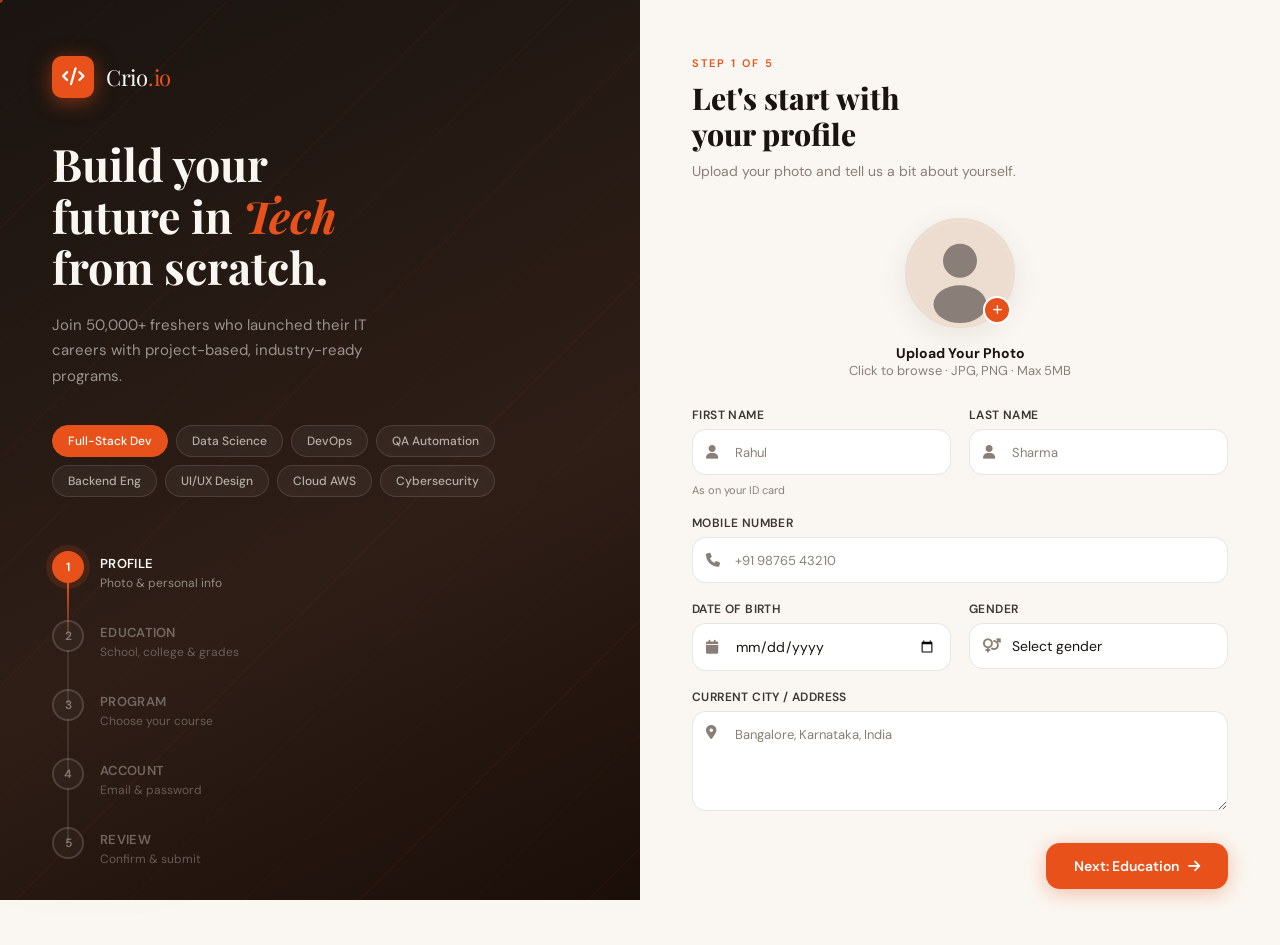
==== form_page.html @ c14e3241 "Fixed-bugs" ====
<!DOCTYPE html>
<html lang="en">
<head>
  <meta charset="UTF-8">
  <meta name="viewport" content="width=device-width, initial-scale=1.0">
  <title>Crio.io — Admissions</title>
  <link href="https://fonts.googleapis.com/css2?family=Playfair+Display:ital,wght@0,700;0,800;0,900;1,700&family=DM+Sans:wght@300;400;500;600&display=swap" rel="stylesheet">
  <link rel="stylesheet" href="https://cdnjs.cloudflare.com/ajax/libs/font-awesome/6.5.0/css/all.min.css">
  <link rel="stylesheet" href="form_add.css">
</head>
<body>

<!-- Progress bar -->
<div class="progress-strip"><div class="progress-fill" id="progressFill" style="width:0%"></div></div>

<!-- Blobs -->
<div class="blob blob-1"></div>
<div class="blob blob-2"></div>
<div class="blob blob-3"></div>

<!-- Success Screen -->
<div id="successScreen">
  <div class="success-circle"><i class="fa-solid fa-check"></i></div>
  <div class="success-title">You're In! 🎉</div>
  <p class="success-sub">Your application to Crio.io has been received. Our admissions team will reach out within <strong>24 hours</strong>. Get ready to build the future.</p>
</div>

<!-- Main Layout -->
<div class="page-wrapper">

  <!-- LEFT PANEL -->
  <aside class="panel-left">
    <div class="brand">
      <div class="brand-icon"><i class="fa-solid fa-code"></i></div>
      <div class="brand-name">Crio<span>.io</span></div>
    </div>

    <div class="left-hero">
      <h1 class="left-headline">
        Build your<br>
        future in <em>Tech</em><br>
        from scratch.
      </h1>
      <p class="left-sub">
        Join 50,000+ freshers who launched their IT careers with project-based, industry-ready programs.
      </p>
      <div class="course-tags" id="floatingTags">
        <span class="tag active">Full-Stack Dev</span>
        <span class="tag">Data Science</span>
        <span class="tag">DevOps</span>
        <span class="tag">QA Automation</span>
        <span class="tag">Backend Eng</span>
        <span class="tag">UI/UX Design</span>
        <span class="tag">Cloud AWS</span>
        <span class="tag">Cybersecurity</span>
      </div>
    </div>

    <div class="step-list" id="stepList">
      <div class="step-item active" data-step="1">
        <div class="step-dot"><span>1</span></div>
        <div class="step-text">
          <div class="step-label">Profile</div>
          <div class="step-desc">Photo & personal info</div>
        </div>
      </div>
      <div class="step-item" data-step="2">
        <div class="step-dot"><span>2</span></div>
        <div class="step-text">
          <div class="step-label">Education</div>
          <div class="step-desc">School, college & grades</div>
        </div>
      </div>
      <div class="step-item" data-step="3">
        <div class="step-dot"><span>3</span></div>
        <div class="step-text">
          <div class="step-label">Program</div>
          <div class="step-desc">Choose your course</div>
        </div>
      </div>
      <div class="step-item" data-step="4">
        <div class="step-dot"><span>4</span></div>
        <div class="step-text">
          <div class="step-label">Account</div>
          <div class="step-desc">Email & password</div>
        </div>
      </div>
      <div class="step-item" data-step="5">
        <div class="step-dot"><span>5</span></div>
        <div class="step-text">
          <div class="step-label">Review</div>
          <div class="step-desc">Confirm & submit</div>
        </div>
      </div>
    </div>
  </aside>

  <!-- RIGHT PANEL -->
  <main class="panel-right">

    <!-- ===== STEP 1: PROFILE ===== -->
    <section class="form-step active" id="step1">
      <div class="step-header anim-up">
        <div class="step-eyebrow">Step 1 of 5</div>
        <h2 class="step-title">Let's start with<br>your profile</h2>
        <p class="step-subtitle">Upload your photo and tell us a bit about yourself.</p>
      </div>

      <!-- Photo upload -->
      <div class="photo-upload anim-up">
        <div class="photo-ring" id="photoRing" onclick="document.getElementById('photoInput').click()">
          <img src="data:image/svg+xml,%3Csvg xmlns='http://www.w3.org/2000/svg' width='110' height='110' viewBox='0 0 110 110'%3E%3Ccircle cx='55' cy='55' r='55' fill='%23ecddd0'/%3E%3Ccircle cx='55' cy='42' r='18' fill='%238a7f78'/%3E%3Cellipse cx='55' cy='88' rx='28' ry='20' fill='%238a7f78'/%3E%3C/svg%3E" id="photoPreview" class="photo-avatar" alt="Upload photo">
          <div class="photo-overlay"><i class="fa-solid fa-camera"></i></div>
          <div class="photo-badge"><i class="fa-solid fa-plus"></i></div>
        </div>
        <input type="file" id="photoInput" accept="image/*">
        <div class="photo-label">
          <strong>Upload Your Photo</strong>
          Click to browse · JPG, PNG · Max 5MB
        </div>
      </div>

      <div class="field-row two anim-up">
        <div class="field" id="f-fname">
          <label for="firstName">First Name</label>
          <div class="input-wrap">
            <i class="fa-solid fa-user icon"></i>
            <input type="text" id="firstName" placeholder="Rahul" autocomplete="given-name">
            <i class="fa-solid fa-check check-icon"></i>
          </div>
          <span class="field-hint">As on your ID card</span>
        </div>
        <div class="field" id="f-lname">
          <label for="lastName">Last Name</label>
          <div class="input-wrap">
            <i class="fa-solid fa-user icon"></i>
            <input type="text" id="lastName" placeholder="Sharma">
            <i class="fa-solid fa-check check-icon"></i>
          </div>
        </div>
      </div>

      <div class="field-row anim-up">
        <div class="field" id="f-phone">
          <label for="phone">Mobile Number</label>
          <div class="input-wrap">
            <i class="fa-solid fa-phone icon"></i>
            <input type="tel" id="phone" placeholder="+91 98765 43210" maxlength="15">
            <i class="fa-solid fa-check check-icon"></i>
          </div>
        </div>
      </div>

      <div class="field-row two anim-up">
        <div class="field" id="f-dob">
          <label for="dob">Date of Birth</label>
          <div class="input-wrap">
            <i class="fa-solid fa-calendar icon"></i>
            <input type="date" id="dob">
          </div>
        </div>
        <div class="field" id="f-gender">
          <label for="gender">Gender</label>
          <div class="input-wrap">
            <i class="fa-solid fa-venus-mars icon"></i>
            <select id="gender">
              <option value="" disabled selected>Select gender</option>
              <option>Male</option>
              <option>Female</option>
              <option>Non-binary</option>
              <option>Prefer not to say</option>
            </select>
          </div>
        </div>
      </div>

      <div class="field-row anim-up">
        <div class="field" id="f-address">
          <label for="address">Current City / Address</label>
          <div class="input-wrap" style="align-items: flex-start">
            <i class="fa-solid fa-location-dot icon" style="top:14px; position:absolute"></i>
            <textarea id="address" class="no-icon" style="padding-left:42px" placeholder="Bangalore, Karnataka, India" rows="2"></textarea>
          </div>
        </div>
      </div>

      <div class="btn-row anim-up">
        <span></span>
        <button class="btn btn-primary" onclick="goToStep(2)">
          Next: Education <i class="fa-solid fa-arrow-right"></i>
        </button>
      </div>
    </section>

    <!-- ===== STEP 2: EDUCATION ===== -->
    <section class="form-step" id="step2">
      <div class="step-header anim-up">
        <div class="step-eyebrow">Step 2 of 5</div>
        <h2 class="step-title">Your education<br>background</h2>
        <p class="step-subtitle">Fill in your schooling and college details accurately.</p>
      </div>

      <div class="section-divider anim-up"><span>Secondary Education (10th)</span></div>

      <div class="field-row anim-up">
        <div class="field" id="f-school">
          <label for="schoolName">School Name</label>
          <div class="input-wrap">
            <i class="fa-solid fa-school icon"></i>
            <input type="text" id="schoolName" placeholder="Delhi Public School, Noida">
            <i class="fa-solid fa-check check-icon"></i>
          </div>
        </div>
      </div>
      <div class="field-row two anim-up">
        <div class="field" id="f-board10">
          <label for="board10">Board</label>
          <div class="input-wrap">
            <i class="fa-solid fa-landmark icon"></i>
            <select id="board10">
              <option value="" disabled selected>Select board</option>
              <option>CBSE</option>
              <option>ICSE</option>
              <option>State Board</option>
              <option>IB</option>
              <option>Other</option>
            </select>
          </div>
        </div>
        <div class="field" id="f-percent10">
          <label for="percent10">Percentage / CGPA</label>
          <div class="input-wrap">
            <i class="fa-solid fa-percent icon"></i>
            <input type="text" id="percent10" placeholder="e.g. 87.5% or 9.2 CGPA">
            <i class="fa-solid fa-check check-icon"></i>
          </div>
        </div>
      </div>
      <div class="field-row anim-up">
        <div class="field" id="f-year10">
          <label for="year10">Year of Passing</label>
          <div class="input-wrap">
            <i class="fa-solid fa-calendar-check icon"></i>
            <select id="year10">
              <option value="" disabled selected>Select year</option>
            </select>
          </div>
        </div>
      </div>

      <div class="section-divider anim-up"><span>Senior Secondary (12th)</span></div>

      <div class="field-row anim-up">
        <div class="field" id="f-school12">
          <label for="school12Name">School / Junior College Name</label>
          <div class="input-wrap">
            <i class="fa-solid fa-school icon"></i>
            <input type="text" id="school12Name" placeholder="St. Xavier's Jr. College">
            <i class="fa-solid fa-check check-icon"></i>
          </div>
        </div>
      </div>
      <div class="field-row two anim-up">
        <div class="field" id="f-stream">
          <label for="stream">Stream</label>
          <div class="input-wrap">
            <i class="fa-solid fa-book icon"></i>
            <select id="stream">
              <option value="" disabled selected>Select stream</option>
              <option>Science (PCM)</option>
              <option>Science (PCB)</option>
              <option>Commerce</option>
              <option>Arts / Humanities</option>
              <option>Other</option>
            </select>
          </div>
        </div>
        <div class="field" id="f-percent12">
          <label for="percent12">Percentage / CGPA</label>
          <div class="input-wrap">
            <i class="fa-solid fa-percent icon"></i>
            <input type="text" id="percent12" placeholder="e.g. 78% or 8.4 CGPA">
            <i class="fa-solid fa-check check-icon"></i>
          </div>
        </div>
      </div>

      <div class="section-divider anim-up"><span>Graduation (UG / PG)</span></div>

      <div class="field-row anim-up">
        <div class="field" id="f-college">
          <label for="collegeName">College / University Name</label>
          <div class="input-wrap">
            <i class="fa-solid fa-building-columns icon"></i>
            <input type="text" id="collegeName" placeholder="IIT Delhi / VIT University">
            <i class="fa-solid fa-check check-icon"></i>
          </div>
        </div>
      </div>
      <div class="field-row two anim-up">
        <div class="field" id="f-degree">
          <label for="degree">Degree</label>
          <div class="input-wrap">
            <i class="fa-solid fa-graduation-cap icon"></i>
            <select id="degree">
              <option value="" disabled selected>Select degree</option>
              <option>B.Tech / B.E.</option>
              <option>BCA</option>
              <option>BSc CS / IT</option>
              <option>MCA</option>
              <option>M.Tech</option>
              <option>MBA</option>
              <option>BBA</option>
              <option>Other</option>
            </select>
          </div>
        </div>
        <div class="field" id="f-gradYear">
          <label for="gradYear">Graduation Year</label>
          <div class="input-wrap">
            <i class="fa-solid fa-calendar icon"></i>
            <select id="gradYear">
              <option value="" disabled selected>Select year</option>
            </select>
          </div>
        </div>
      </div>
      <div class="field-row anim-up">
        <div class="field" id="f-cgpa">
          <label for="cgpa">College CGPA / Percentage</label>
          <div class="input-wrap">
            <i class="fa-solid fa-star-half-stroke icon"></i>
            <input type="text" id="cgpa" placeholder="e.g. 7.8 CGPA or 72%">
            <i class="fa-solid fa-check check-icon"></i>
          </div>
        </div>
      </div>

      <div class="btn-row anim-up">
        <button class="btn btn-ghost" onclick="goToStep(1)">
          <i class="fa-solid fa-arrow-left"></i> Back
        </button>
        <button class="btn btn-primary" onclick="goToStep(3)">
          Next: Program <i class="fa-solid fa-arrow-right"></i>
        </button>
      </div>
    </section>

    <!-- ===== STEP 3: PROGRAM ===== -->
    <section class="form-step" id="step3">
      <div class="step-header anim-up">
        <div class="step-eyebrow">Step 3 of 5</div>
        <h2 class="step-title">Choose your<br>dream program</h2>
        <p class="step-subtitle">Pick the course that aligns with your career goal. You can switch later.</p>
      </div>

      <div class="course-grid anim-up" id="courseGrid">
        <div class="course-card" data-course="Full-Stack Development">
          <span class="course-icon">🖥️</span>
          <div class="course-name">Full-Stack<br>Development</div>
        </div>
        <div class="course-card" data-course="Data Science & ML">
          <span class="course-icon">🤖</span>
          <div class="course-name">Data Science<br>& ML</div>
        </div>
        <div class="course-card" data-course="DevOps & Cloud">
          <span class="course-icon">☁️</span>
          <div class="course-name">DevOps<br>& Cloud</div>
        </div>
        <div class="course-card" data-course="QA Automation">
          <span class="course-icon">🧪</span>
          <div class="course-name">QA<br>Automation</div>
        </div>
        <div class="course-card" data-course="Backend Engineering">
          <span class="course-icon">⚙️</span>
          <div class="course-name">Backend<br>Engineering</div>
        </div>
        <div class="course-card" data-course="UI/UX Design">
          <span class="course-icon">🎨</span>
          <div class="course-name">UI/UX<br>Design</div>
        </div>
        <div class="course-card" data-course="Cybersecurity">
          <span class="course-icon">🔐</span>
          <div class="course-name">Cyber<br>Security</div>
        </div>
        <div class="course-card" data-course="Android/iOS Dev">
          <span class="course-icon">📱</span>
          <div class="course-name">Android/<br>iOS Dev</div>
        </div>
      </div>

      <div class="section-divider anim-up"><span>Experience Level</span></div>
      <div class="chip-group anim-up" id="expChips">
        <span class="chip" data-val="Absolute Beginner">Absolute Beginner</span>
        <span class="chip" data-val="Some Coding Knowledge">Some Coding Knowledge</span>
        <span class="chip" data-val="Intermediate">Intermediate</span>
        <span class="chip" data-val="Working Professional">Working Professional</span>
      </div>

      <div class="section-divider anim-up"><span>Preferred Learning Mode</span></div>
      <div class="chip-group anim-up" id="modeChips">
        <span class="chip" data-val="Online Self-Paced">🖥 Online Self-Paced</span>
        <span class="chip" data-val="Online Live Mentored">📡 Online Live + Mentor</span>
        <span class="chip" data-val="Offline Campus">🏫 Offline Campus</span>
      </div>

      <div class="field-row anim-up" style="margin-top:24px">
        <div class="field" id="f-why">
          <label for="why">Why do you want to join Crio.io?</label>
          <div class="input-wrap" style="align-items:flex-start">
            <i class="fa-solid fa-lightbulb icon" style="position:absolute; top:14px"></i>
            <textarea id="why" style="padding-left:42px" placeholder="Share your motivation in 2-3 sentences..." rows="3"></textarea>
          </div>
        </div>
      </div>

      <div class="btn-row anim-up">
        <button class="btn btn-ghost" onclick="goToStep(2)">
          <i class="fa-solid fa-arrow-left"></i> Back
        </button>
        <button class="btn btn-primary" onclick="goToStep(4)">
          Next: Account <i class="fa-solid fa-arrow-right"></i>
        </button>
      </div>
    </section>

    <!-- ===== STEP 4: ACCOUNT ===== -->
    <section class="form-step" id="step4">
      <div class="step-header anim-up">
        <div class="step-eyebrow">Step 4 of 5</div>
        <h2 class="step-title">Create your<br>Crio account</h2>
        <p class="step-subtitle">This will be your login to access your dashboard and program materials.</p>
      </div>

      <div class="field-row anim-up">
        <div class="field" id="f-email">
          <label for="email">Email Address</label>
          <div class="input-wrap">
            <i class="fa-solid fa-envelope icon"></i>
            <input type="email" id="email" placeholder="rahul@example.com" autocomplete="email">
            <i class="fa-solid fa-check check-icon"></i>
          </div>
          <span class="field-hint">This will be your login ID</span>
        </div>
      </div>

      <div class="field-row anim-up">
        <div class="field" id="f-password">
          <label for="password">Create Password</label>
          <div class="input-wrap">
            <i class="fa-solid fa-lock icon"></i>
            <input type="password" id="password" placeholder="At least 8 characters" autocomplete="new-password">
            <button class="pw-toggle" id="pwToggle" type="button" onclick="togglePw('password','pwToggle')">
              <i class="fa-solid fa-eye"></i>
            </button>
          </div>
          <div class="strength-wrap">
            <div class="strength-bar"><div class="strength-fill" id="strengthFill"></div></div>
            <div class="strength-label" id="strengthLabel">Enter a password to check strength</div>
          </div>
        </div>
      </div>

      <div class="field-row anim-up">
        <div class="field" id="f-confirm">
          <label for="confirmPw">Confirm Password</label>
          <div class="input-wrap">
            <i class="fa-solid fa-lock icon"></i>
            <input type="password" id="confirmPw" placeholder="Repeat your password">
            <button class="pw-toggle" type="button" onclick="togglePw('confirmPw','pwToggle2')" id="pwToggle2">
              <i class="fa-solid fa-eye"></i>
            </button>
            <i class="fa-solid fa-check check-icon"></i>
          </div>
          <span class="field-hint" id="confirmHint"></span>
        </div>
      </div>

      <div class="field-row anim-up">
        <div class="field" id="f-ref">
          <label for="referral">Referral Code <span style="color:var(--muted); font-size:10px; text-transform:none; letter-spacing:0">(Optional)</span></label>
          <div class="input-wrap">
            <i class="fa-solid fa-gift icon"></i>
            <input type="text" id="referral" placeholder="e.g. CRIO2025" class="no-icon" style="padding-left:42px">
          </div>
        </div>
      </div>

      <div class="field-row anim-up">
        <div style="display:flex; align-items:flex-start; gap:10px; padding:14px 16px; background:var(--cream-2); border-radius:var(--r); border: 1px solid var(--border)">
          <input type="checkbox" id="terms" style="width:16px; min-width:16px; height:16px; margin-top:2px; padding:0; accent-color:var(--accent)">
          <label for="terms" style="font-size:13px; font-weight:400; text-transform:none; letter-spacing:0; line-height:1.6; color:var(--ink-2); cursor:pointer">
            I agree to Crio.io's <a href="#" style="color:var(--accent); text-decoration:none; font-weight:500">Terms of Service</a> and <a href="#" style="color:var(--accent); text-decoration:none; font-weight:500">Privacy Policy</a>. I confirm the details provided are accurate.
          </label>
        </div>
      </div>

      <div class="btn-row anim-up">
        <button class="btn btn-ghost" onclick="goToStep(3)">
          <i class="fa-solid fa-arrow-left"></i> Back
        </button>
        <button class="btn btn-primary" onclick="goToStep(5)">
          Review Application <i class="fa-solid fa-arrow-right"></i>
        </button>
      </div>
    </section>

    <!-- ===== STEP 5: REVIEW ===== -->
    <section class="form-step" id="step5">
      <div class="step-header anim-up">
        <div class="step-eyebrow">Step 5 of 5</div>
        <h2 class="step-title">Review your<br>application</h2>
        <p class="step-subtitle">Please verify your details before submitting. You can edit any section.</p>
      </div>

      <div class="review-section anim-up">
        <div class="review-section-title">Profile</div>
        <div class="review-avatar" id="reviewProfile">
          <img id="reviewPhoto" src="" alt="">
          <div>
            <div class="review-avatar-name" id="reviewName">—</div>
            <div class="review-avatar-email" id="reviewEmail">—</div>
          </div>
        </div>
        <div class="review-grid">
          <div class="review-item">
            <div class="review-item-label">Phone</div>
            <div class="review-item-value" id="r-phone">—</div>
          </div>
          <div class="review-item">
            <div class="review-item-label">Date of Birth</div>
            <div class="review-item-value" id="r-dob">—</div>
          </div>
          <div class="review-item">
            <div class="review-item-label">Gender</div>
            <div class="review-item-value" id="r-gender">—</div>
          </div>
          <div class="review-item">
            <div class="review-item-label">City</div>
            <div class="review-item-value" id="r-city">—</div>
          </div>
        </div>
      </div>

      <div class="review-section anim-up">
        <div class="review-section-title">Education</div>
        <div class="review-grid">
          <div class="review-item">
            <div class="review-item-label">School (10th)</div>
            <div class="review-item-value" id="r-school">—</div>
          </div>
          <div class="review-item">
            <div class="review-item-label">10th Score</div>
            <div class="review-item-value" id="r-score10">—</div>
          </div>
          <div class="review-item">
            <div class="review-item-label">College</div>
            <div class="review-item-value" id="r-college">—</div>
          </div>
          <div class="review-item">
            <div class="review-item-label">Degree</div>
            <div class="review-item-value" id="r-degree">—</div>
          </div>
        </div>
      </div>

      <div class="review-section anim-up">
        <div class="review-section-title">Program</div>
        <div class="review-grid">
          <div class="review-item">
            <div class="review-item-label">Selected Course</div>
            <div class="review-item-value" id="r-course">—</div>
          </div>
          <div class="review-item">
            <div class="review-item-label">Experience Level</div>
            <div class="review-item-value" id="r-exp">—</div>
          </div>
          <div class="review-item">
            <div class="review-item-label">Learning Mode</div>
            <div class="review-item-value" id="r-mode">—</div>
          </div>
        </div>
      </div>

      <div class="btn-row anim-up" style="flex-direction:column;">
        <button class="btn btn-success" onclick="submitForm()">
          <i class="fa-solid fa-paper-plane"></i> Submit My Application
        </button>
        <button class="btn btn-ghost" onclick="goToStep(4)" style="margin-top:8px; width:100%; justify-content:center">
          <i class="fa-solid fa-pen"></i> Edit Details
        </button>
      </div>
    </section>

  </main>
</div>
<script src="form_add.js"></script>
</body>
</html>
---- form_add.css ----
/* ===================== TOKENS ===================== */
    :root {
      --cream:   #faf7f2;
      --cream-2: #f3ede3;
      --cream-3: #ecddd0;
      --white:   #ffffff;
      --ink:     #1a1410;
      --ink-2:   #3d3530;
      --muted:   #8a7f78;
      --accent:  #e8521a;
      --accent-h:#c94212;
      --sage:    #4a7c59;
      --sky:     #2563a8;
      --border:  rgba(26,20,16,.1);
      --shadow:  rgba(26,20,16,.08);
      --r:       14px;
      --ease:    cubic-bezier(0.16, 1, 0.3, 1);
    }

    /* ===================== RESET ===================== */
    *, *::before, *::after { box-sizing: border-box; margin: 0; padding: 0; }
    html { scroll-behavior: smooth; }

    /* ===================== BODY / BG ===================== */
    body {
      min-height: 100vh;
      background-color: var(--cream);
      font-family: 'DM Sans', sans-serif;
      color: var(--ink);
      overflow-x: hidden;
    }

    /* Animated grain overlay */
    body::before {
      content: '';
      position: fixed; inset: 0; z-index: 0;
      background-image: url("data:image/svg+xml,%3Csvg viewBox='0 0 256 256' xmlns='http://www.w3.org/2000/svg'%3E%3Cfilter id='noise'%3E%3CfeTurbulence type='fractalNoise' baseFrequency='0.9' numOctaves='4' stitchTiles='stitch'/%3E%3C/filter%3E%3Crect width='100%25' height='100%25' filter='url(%23noise)' opacity='0.03'/%3E%3C/svg%3E");
      pointer-events: none; opacity: .4;
    }

    /* Decorative background blobs */
    .blob {
      position: fixed;
      border-radius: 50%;
      filter: blur(80px);
      pointer-events: none;
      z-index: 0;
      animation: blobFloat 12s ease-in-out infinite alternate;
    }
    .blob-1 {
      width: 520px; height: 520px;
      background: radial-gradient(circle, rgba(232,82,26,.14) 0%, transparent 70%);
      top: -180px; right: -120px;
    }
    .blob-2 {
      width: 380px; height: 380px;
      background: radial-gradient(circle, rgba(74,124,89,.10) 0%, transparent 70%);
      bottom: 60px; left: -100px;
      animation-delay: -6s;
    }
    .blob-3 {
      width: 260px; height: 260px;
      background: radial-gradient(circle, rgba(37,99,168,.08) 0%, transparent 70%);
      top: 40%; left: 38%;
      animation-delay: -3s;
    }
    @keyframes blobFloat {
      from { transform: translate(0,0) scale(1); }
      to   { transform: translate(30px,20px) scale(1.06); }
    }

    /* ===================== LAYOUT ===================== */
    .page-wrapper {
      position: relative; z-index: 1;
      display: grid;
      grid-template-columns: 1fr 1fr;
      min-height: 100vh;
    }

    /* ====== LEFT PANEL ====== */
    .panel-left {
      background: linear-gradient(155deg, var(--ink) 0%, #2e1e16 60%, #1a0e08 100%);
      padding: 56px 52px;
      display: flex;
      flex-direction: column;
      justify-content: space-between;
      position: sticky;
      top: 0; height: 100vh;
      overflow: hidden;
    }

    /* Subtle orange lines on left panel */
    .panel-left::before {
      content: '';
      position: absolute;
      top: 0; left: 0; right: 0; bottom: 0;
      background:
        repeating-linear-gradient(
          135deg,
          transparent,
          transparent 80px,
          rgba(232,82,26,.04) 80px,
          rgba(232,82,26,.04) 81px
        );
      pointer-events: none;
    }

    .brand {
      display: flex; align-items: center; gap: 12px;
    }
    .brand-icon {
      width: 42px; height: 42px;
      background: var(--accent);
      border-radius: 10px;
      display: grid; place-items: center;
      font-size: 18px; color: #fff;
      box-shadow: 0 4px 20px rgba(232,82,26,.5);
    }
    .brand-name {
      font-family: 'Playfair Display', serif;
      font-size: 22px;
      color: var(--cream);
      letter-spacing: -.3px;
    }
    .brand-name span { color: var(--accent); }

    .left-hero { flex: 1; display: flex; flex-direction: column; justify-content: center; padding: 40px 0; }
    .left-headline {
      font-family: 'Playfair Display', serif;
      font-size: clamp(32px, 3.5vw, 48px);
      line-height: 1.15;
      color: var(--cream);
      margin-bottom: 20px;
    }
    .left-headline em { color: var(--accent); font-style: italic; }
    .left-sub {
      font-size: 15px; color: rgba(250,247,242,.55);
      line-height: 1.7; max-width: 340px;
      margin-bottom: 36px;
    }

    /* Floating course tags */
    .course-tags { display: flex; flex-wrap: wrap; gap: 8px; }
    .tag {
      padding: 7px 15px;
      border: 1px solid rgba(250,247,242,.12);
      border-radius: 999px;
      font-size: 12px; font-weight: 500;
      color: rgba(250,247,242,.65);
      background: rgba(250,247,242,.05);
      backdrop-filter: blur(4px);
      transition: all .3s var(--ease);
      cursor: default;
    }
    .tag:hover {
      background: rgba(232,82,26,.15);
      border-color: rgba(232,82,26,.4);
      color: var(--cream);
      transform: translateY(-2px);
    }
    .tag.active {
      background: var(--accent);
      border-color: var(--accent);
      color: #fff;
    }

    /* Step progress indicators on left */
    .step-list { display: flex; flex-direction: column; gap: 0; }
    .step-item {
      display: flex; align-items: flex-start; gap: 16px;
      padding: 14px 0;
      position: relative;
      cursor: pointer;
      transition: opacity .3s;
    }
    .step-item:not(:last-child)::after {
      content: '';
      position: absolute;
      left: 15px; top: 44px;
      width: 2px; height: calc(100% - 14px);
      background: rgba(250,247,242,.1);
    }
    .step-item.done::after, .step-item.active::after {
      background: linear-gradient(to bottom, var(--accent), rgba(250,247,242,.1));
    }
    .step-dot {
      width: 32px; height: 32px; min-width: 32px;
      border-radius: 50%;
      border: 2px solid rgba(250,247,242,.15);
      display: grid; place-items: center;
      font-size: 12px; color: rgba(250,247,242,.4);
      font-weight: 600;
      transition: all .4s var(--ease);
      background: rgba(250,247,242,.03);
      position: relative; z-index: 1;
    }
    .step-item.active .step-dot {
      background: var(--accent);
      border-color: var(--accent);
      color: #fff;
      box-shadow: 0 0 0 6px rgba(232,82,26,.15);
    }
    .step-item.done .step-dot {
      background: var(--sage);
      border-color: var(--sage);
      color: #fff;
    }
    .step-text { padding-top: 4px; }
    .step-label {
      font-size: 13px; font-weight: 600;
      color: rgba(250,247,242,.35);
      letter-spacing: .3px; text-transform: uppercase;
      transition: color .3s;
    }
    .step-item.active .step-label,
    .step-item.done .step-label { color: var(--cream); }
    .step-desc { font-size: 12px; color: rgba(250,247,242,.3); margin-top: 2px; line-height: 1.5; }
    .step-item.active .step-desc { color: rgba(250,247,242,.5); }

    /* ====== RIGHT PANEL ====== */
    .panel-right {
      padding: 56px 52px;
      overflow-y: auto;
      background: var(--cream);
      position: relative;
    }

    /* ===================== FORM STEPS ===================== */
    .form-step {
      display: none; opacity: 0;
      transform: translateX(40px);
      transition: opacity .5s var(--ease), transform .5s var(--ease);
    }
    .form-step.active {
      display: block; opacity: 1; transform: translateX(0);
    }
    .form-step.exit-left {
      display: block; opacity: 0; transform: translateX(-40px);
      pointer-events: none;
    }

    /* Step header */
    .step-header { margin-bottom: 36px; }
    .step-eyebrow {
      font-size: 11px; font-weight: 600;
      text-transform: uppercase; letter-spacing: 2px;
      color: var(--accent); margin-bottom: 10px;
    }
    .step-title {
      font-family: 'Playfair Display', serif;
      font-size: 30px; font-weight: 800;
      line-height: 1.2; color: var(--ink);
    }
    .step-subtitle {
      margin-top: 8px; font-size: 14px;
      color: var(--muted); line-height: 1.6;
    }

    /* ===================== FIELDS ===================== */
    .field-row { display: grid; gap: 18px; margin-bottom: 18px; }
    .field-row.two { grid-template-columns: 1fr 1fr; }
    .field-row.three { grid-template-columns: 1fr 1fr 1fr; }

    .field {
      position: relative;
      display: flex; flex-direction: column; gap: 6px;
    }

    label {
      font-size: 12px; font-weight: 600;
      letter-spacing: .4px; text-transform: uppercase;
      color: var(--ink-2);
      transition: color .2s;
    }
    .field:focus-within label { color: var(--accent); }

    .input-wrap {
      position: relative; display: flex; align-items: center;
    }
    .input-wrap .icon {
      position: absolute; left: 14px;
      color: var(--muted); font-size: 14px;
      transition: color .3s var(--ease);
      pointer-events: none;
    }
    .field:focus-within .input-wrap .icon { color: var(--accent); }

    input, select, textarea {
      width: 100%;
      padding: 13px 14px 13px 42px;
      border: 1.5px solid var(--border);
      border-radius: var(--r);
      background: var(--white);
      font-family: 'DM Sans', sans-serif;
      font-size: 14px; color: var(--ink);
      outline: none;
      transition: border-color .25s var(--ease), box-shadow .25s var(--ease), background .25s;
      -webkit-appearance: none;
    }
    input.no-icon, select.no-icon { padding-left: 14px; }
    input:focus, select:focus, textarea:focus {
      border-color: var(--accent);
      box-shadow: 0 0 0 4px rgba(232,82,26,.1);
      background: #fff;
    }
    input::placeholder, textarea::placeholder { color: var(--muted); font-size: 13px; }
    select { cursor: pointer; }
    select option { color: var(--ink); }
    textarea {
      resize: vertical; min-height: 100px; line-height: 1.6;
    }

    /* floating label magic */
    .field.floating label {
      position: absolute;
      top: 14px; left: 42px;
      font-size: 14px; font-weight: 400;
      text-transform: none; letter-spacing: 0;
      color: var(--muted); pointer-events: none;
      transition: all .2s var(--ease);
      background: transparent; z-index: 2;
    }
    .field.floating input:focus ~ label,
    .field.floating input:not(:placeholder-shown) ~ label {
      top: -9px; left: 10px;
      font-size: 11px; font-weight: 600;
      text-transform: uppercase; letter-spacing: .4px;
      color: var(--accent);
      background: var(--white);
      padding: 0 6px;
    }

    /* validation states */
    .field.valid input { border-color: var(--sage); }
    .field.invalid input { border-color: #e53e3e; box-shadow: 0 0 0 4px rgba(229,62,62,.08); }
    .field-hint {
      font-size: 11px; color: var(--muted); margin-top: 2px;
    }
    .field.invalid .field-hint { color: #e53e3e; }
    .field.valid .field-hint { color: var(--sage); }

    /* checkmark inside valid field */
    .check-icon {
      position: absolute; right: 12px;
      color: var(--sage); font-size: 13px;
      opacity: 0; transition: opacity .3s;
      pointer-events: none;
    }
    .field.valid .check-icon { opacity: 1; }

    /* password toggle */
    .pw-toggle {
      position: absolute; right: 12px;
      background: none; border: none;
      color: var(--muted); cursor: pointer;
      font-size: 14px;
      transition: color .2s;
      z-index: 3;
    }
    .pw-toggle:hover { color: var(--accent); }

    /* ===================== PHOTO UPLOAD ===================== */
    .photo-upload {
      display: flex; flex-direction: column;
      align-items: center; gap: 16px;
      margin-bottom: 28px;
    }
    .photo-ring {
      position: relative; cursor: pointer;
    }
    .photo-avatar {
      width: 110px; height: 110px;
      border-radius: 50%;
      border: 3px solid var(--cream-3);
      background: var(--cream-2);
      object-fit: cover;
      display: block;
      transition: all .4s var(--ease);
      box-shadow: 0 8px 30px var(--shadow);
    }
    .photo-ring:hover .photo-avatar {
      border-color: var(--accent);
      box-shadow: 0 0 0 6px rgba(232,82,26,.12), 0 8px 30px var(--shadow);
      transform: scale(1.04);
    }
    .photo-overlay {
      position: absolute; inset: 0;
      border-radius: 50%;
      background: rgba(232,82,26,.75);
      display: grid; place-items: center;
      opacity: 0;
      transition: opacity .3s var(--ease);
    }
    .photo-ring:hover .photo-overlay { opacity: 1; }
    .photo-overlay i { color: #fff; font-size: 22px; }
    .photo-badge {
      position: absolute; bottom: 4px; right: 4px;
      width: 28px; height: 28px;
      background: var(--accent);
      border-radius: 50%;
      border: 2.5px solid var(--white);
      display: grid; place-items: center;
    }
    .photo-badge i { color: #fff; font-size: 11px; }
    .photo-label { font-size: 13px; color: var(--muted); text-align: center; }
    .photo-label strong { color: var(--ink); display: block; font-size: 14px; }
    #photoInput { display: none; }

    /* ===================== COURSE CARDS ===================== */
    .course-grid {
      display: grid;
      grid-template-columns: repeat(auto-fill, minmax(160px, 1fr));
      gap: 12px;
      margin-bottom: 24px;
    }
    .course-card {
      padding: 18px 14px;
      border: 1.5px solid var(--border);
      border-radius: var(--r);
      background: var(--white);
      cursor: pointer;
      transition: all .3s var(--ease);
      text-align: center;
      position: relative; overflow: hidden;
    }
    .course-card::before {
      content: '';
      position: absolute; inset: 0;
      background: linear-gradient(135deg, rgba(232,82,26,.05), transparent);
      opacity: 0; transition: opacity .3s;
    }
    .course-card:hover { border-color: var(--accent); transform: translateY(-3px); box-shadow: 0 8px 24px rgba(232,82,26,.12); }
    .course-card:hover::before { opacity: 1; }
    .course-card.selected {
      border-color: var(--accent);
      background: linear-gradient(135deg, rgba(232,82,26,.08), rgba(232,82,26,.03));
      box-shadow: 0 4px 20px rgba(232,82,26,.15);
    }
    .course-card.selected::after {
      content: '\f00c';
      font-family: 'Font Awesome 6 Free'; font-weight: 900;
      position: absolute; top: 8px; right: 10px;
      color: var(--accent); font-size: 11px;
    }
    .course-icon { font-size: 28px; margin-bottom: 10px; display: block; }
    .course-name { font-size: 12px; font-weight: 600; color: var(--ink); line-height: 1.4; }
    .course-card:hover .course-icon { animation: iconBounce .4s var(--ease); }
    @keyframes iconBounce {
      0% { transform: translateY(0); }
      40% { transform: translateY(-6px); }
      100% { transform: translateY(0); }
    }

    /* ===================== STRENGTH METER ===================== */
    .strength-wrap { margin-top: 6px; }
    .strength-bar {
      height: 4px; background: var(--cream-3);
      border-radius: 99px; overflow: hidden;
      margin-bottom: 4px;
    }
    .strength-fill {
      height: 100%; border-radius: 99px;
      transition: width .5s var(--ease), background .4s;
      width: 0;
    }
    .strength-label { font-size: 11px; color: var(--muted); }

    /* ===================== PROGRESS BAR ===================== */
    .progress-strip {
      position: fixed; top: 0; left: 0; right: 0;
      height: 3px; z-index: 100;
      background: transparent;
    }
    .progress-fill {
      height: 100%;
      background: linear-gradient(90deg, var(--accent), #ff8c42);
      transition: width .6s var(--ease);
      box-shadow: 0 0 8px rgba(232,82,26,.6);
    }

    /* ===================== BUTTONS ===================== */
    .btn-row {
      display: flex; align-items: center;
      justify-content: space-between;
      margin-top: 32px; gap: 12px;
    }
    .btn {
      display: inline-flex; align-items: center; gap: 9px;
      padding: 14px 28px;
      border-radius: var(--r);
      font-family: 'DM Sans', sans-serif;
      font-size: 14px; font-weight: 600;
      cursor: pointer; border: none;
      transition: all .35s var(--ease);
      position: relative; overflow: hidden;
    }
    .btn::after {
      content: '';
      position: absolute; inset: 0;
      background: rgba(255,255,255,.15);
      opacity: 0;
      transition: opacity .2s;
    }
    .btn:hover::after { opacity: 1; }
    .btn:active { transform: scale(.97); }

    .btn-primary {
      background: var(--accent);
      color: #fff;
      box-shadow: 0 4px 20px rgba(232,82,26,.35);
    }
    .btn-primary:hover {
      background: var(--accent-h);
      box-shadow: 0 8px 28px rgba(232,82,26,.45);
      transform: translateY(-2px);
    }

    .btn-ghost {
      background: transparent;
      color: var(--muted);
      border: 1.5px solid var(--border);
    }
    .btn-ghost:hover {
      border-color: var(--ink-2);
      color: var(--ink);
      background: var(--cream-2);
    }

    .btn-success {
      background: linear-gradient(135deg, var(--sage), #3a6b49);
      color: #fff;
      box-shadow: 0 4px 20px rgba(74,124,89,.35);
      width: 100%;
      justify-content: center;
      padding: 16px;
      font-size: 16px;
    }
    .btn-success:hover {
      box-shadow: 0 8px 30px rgba(74,124,89,.45);
      transform: translateY(-2px);
    }

    /* ===================== DIVIDER ===================== */
    .section-divider {
      display: flex; align-items: center; gap: 14px;
      margin: 24px 0;
    }
    .section-divider::before, .section-divider::after {
      content: ''; flex: 1; height: 1px;
      background: var(--border);
    }
    .section-divider span {
      font-size: 11px; font-weight: 600;
      text-transform: uppercase; letter-spacing: 1.5px;
      color: var(--muted);
      white-space: nowrap;
    }

    /* ===================== REVIEW CARD ===================== */
    .review-section { margin-bottom: 24px; }
    .review-section-title {
      font-size: 11px; font-weight: 600;
      text-transform: uppercase; letter-spacing: 1.5px;
      color: var(--muted); margin-bottom: 12px;
    }
    .review-grid {
      display: grid; grid-template-columns: 1fr 1fr;
      gap: 10px;
    }
    .review-item {
      padding: 14px 16px;
      background: var(--white);
      border: 1px solid var(--border);
      border-radius: 10px;
    }
    .review-item-label { font-size: 11px; color: var(--muted); margin-bottom: 3px; }
    .review-item-value { font-size: 14px; font-weight: 500; color: var(--ink); }
    .review-avatar {
      display: flex; align-items: center; gap: 14px;
      padding: 16px;
      background: var(--white);
      border: 1px solid var(--border);
      border-radius: 10px;
      margin-bottom: 10px;
    }
    .review-avatar img {
      width: 56px; height: 56px; border-radius: 50%;
      object-fit: cover; border: 2px solid var(--cream-3);
    }
    .review-avatar-name { font-size: 16px; font-weight: 600; color: var(--ink); }
    .review-avatar-email { font-size: 13px; color: var(--muted); }

    /* ===================== SUCCESS SCREEN ===================== */
    #successScreen {
      display: none;
      position: fixed; inset: 0;
      background: var(--cream);
      z-index: 200;
      flex-direction: column;
      align-items: center; justify-content: center;
      text-align: center;
      padding: 40px;
    }
    #successScreen.show { display: flex; }
    .success-circle {
      width: 100px; height: 100px;
      background: linear-gradient(135deg, var(--sage), #3a6b49);
      border-radius: 50%;
      display: grid; place-items: center;
      font-size: 40px; color: #fff;
      margin: 0 auto 28px;
      box-shadow: 0 16px 48px rgba(74,124,89,.35);
      animation: successPop .6s var(--ease);
    }
    @keyframes successPop {
      from { transform: scale(0); opacity: 0; }
      to   { transform: scale(1); opacity: 1; }
    }
    .success-title {
      font-family: 'Playfair Display', serif;
      font-size: 38px; font-weight: 800;
      color: var(--ink); margin-bottom: 14px;
    }
    .success-sub {
      font-size: 16px; color: var(--muted);
      line-height: 1.7; max-width: 440px;
    }
    .confetti-dot {
      position: fixed;
      width: 8px; height: 8px;
      border-radius: 50%;
      animation: confettiFall 2s ease-in forwards;
    }
    @keyframes confettiFall {
      from { transform: translateY(-20px) rotate(0deg); opacity: 1; }
      to   { transform: translateY(110vh) rotate(720deg); opacity: 0; }
    }

    /* ===================== TOOLTIP ===================== */
    [data-tip] { position: relative; cursor: help; }
    [data-tip]::after {
      content: attr(data-tip);
      position: absolute; bottom: calc(100% + 8px); left: 50%;
      transform: translateX(-50%) translateY(6px);
      background: var(--ink); color: var(--cream);
      font-size: 11px; font-weight: 500;
      padding: 6px 10px; border-radius: 7px;
      white-space: nowrap; pointer-events: none;
      opacity: 0; transition: all .2s var(--ease);
      z-index: 50;
    }
    [data-tip]:hover::after {
      opacity: 1; transform: translateX(-50%) translateY(0);
    }

    /* ===================== CHIP SELECT ===================== */
    .chip-group { display: flex; flex-wrap: wrap; gap: 8px; }
    .chip {
      padding: 8px 16px;
      border: 1.5px solid var(--border);
      border-radius: 999px;
      font-size: 12px; font-weight: 500;
      color: var(--ink-2); cursor: pointer;
      background: var(--white);
      transition: all .25s var(--ease);
      user-select: none;
    }
    .chip:hover { border-color: var(--accent); color: var(--accent); }
    .chip.active {
      background: var(--accent); border-color: var(--accent);
      color: #fff;
      box-shadow: 0 2px 10px rgba(232,82,26,.25);
    }

    /* ===================== ANIMATIONS ===================== */
    @keyframes slideUp {
      from { opacity: 0; transform: translateY(18px); }
      to   { opacity: 1; transform: translateY(0); }
    }
    .anim-up { animation: slideUp .5s var(--ease) both; }
    .anim-up:nth-child(1) { animation-delay: .05s; }
    .anim-up:nth-child(2) { animation-delay: .10s; }
    .anim-up:nth-child(3) { animation-delay: .15s; }
    .anim-up:nth-child(4) { animation-delay: .20s; }
    .anim-up:nth-child(5) { animation-delay: .25s; }
    .anim-up:nth-child(6) { animation-delay: .30s; }
    .anim-up:nth-child(7) { animation-delay: .35s; }

    /* ===================== RESPONSIVE ===================== */
    @media (max-width: 900px) {
      .page-wrapper { grid-template-columns: 1fr; }
      .panel-left {
        position: static; height: auto;
        padding: 32px 28px;
      }
      .step-list { display: none; }
      .panel-right { padding: 32px 28px; }
      .field-row.two, .field-row.three { grid-template-columns: 1fr; }
    }
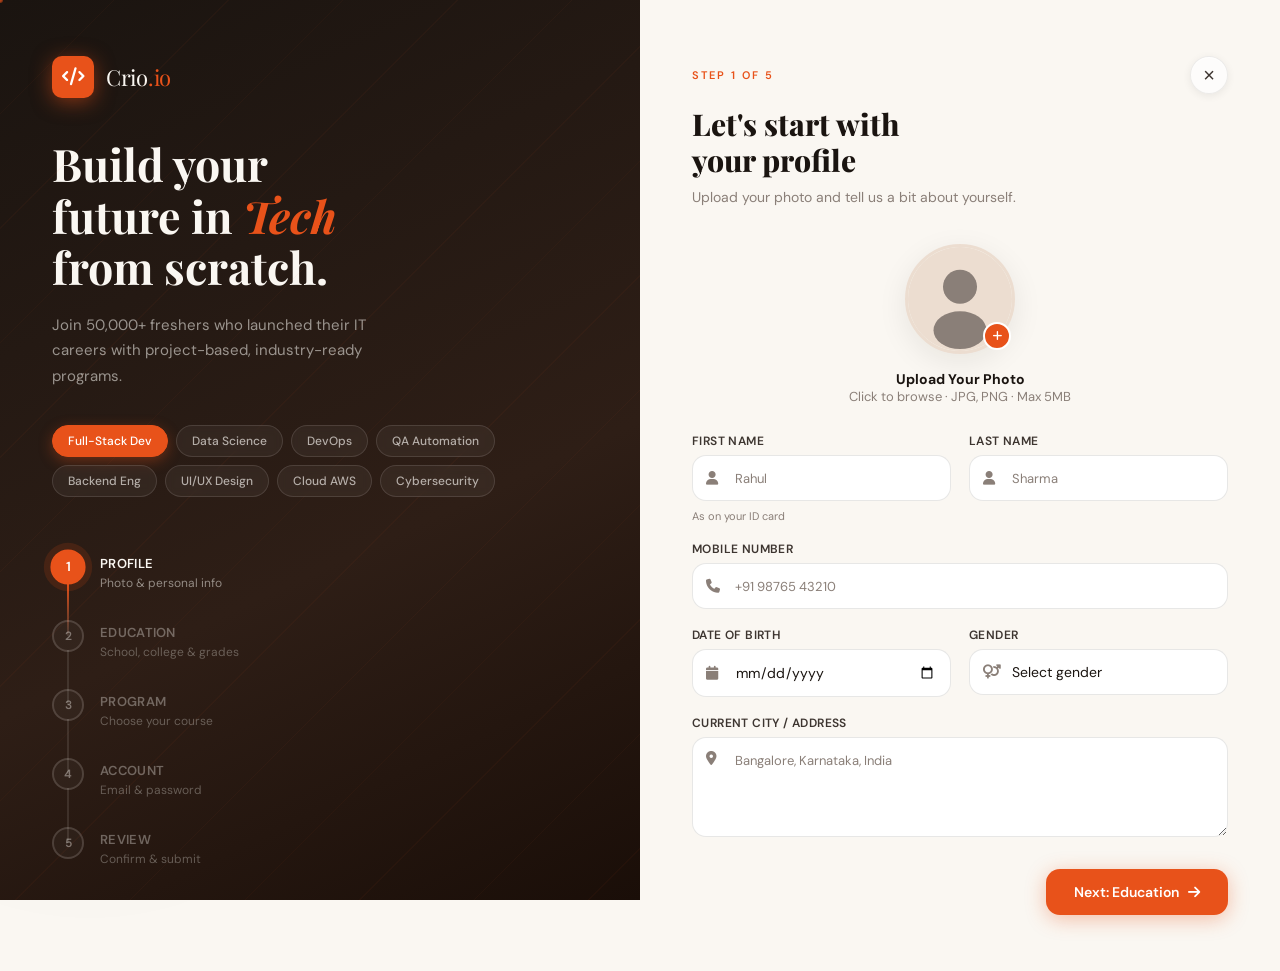
==== commit 10fdbc9a: "Fix-error and New features Sir payment or i will never work with you nigga" ====
--- a/form_page.html
+++ b/form_page.html
@@ -100,8 +100,12 @@
 
     <!-- ===== STEP 1: PROFILE ===== -->
     <section class="form-step active" id="step1">
+      <!-- FIX: single clean header — no duplicate close icons, no mis-nested divs -->
       <div class="step-header anim-up">
-        <div class="step-eyebrow">Step 1 of 5</div>
+        <div class="step-header-top">
+          <div class="step-eyebrow">Step 1 of 5</div>
+          <button class="step-close-icon" onclick="goHome()" aria-label="Close">×</button>
+        </div>
         <h2 class="step-title">Let's start with<br>your profile</h2>
         <p class="step-subtitle">Upload your photo and tell us a bit about yourself.</p>
       </div>
@@ -195,7 +199,9 @@
     <!-- ===== STEP 2: EDUCATION ===== -->
     <section class="form-step" id="step2">
       <div class="step-header anim-up">
-        <div class="step-eyebrow">Step 2 of 5</div>
+        <div class="step-header-top">
+          <div class="step-eyebrow">Step 2 of 5</div>
+        </div>
         <h2 class="step-title">Your education<br>background</h2>
         <p class="step-subtitle">Fill in your schooling and college details accurately.</p>
       </div>
@@ -349,7 +355,9 @@
     <!-- ===== STEP 3: PROGRAM ===== -->
     <section class="form-step" id="step3">
       <div class="step-header anim-up">
-        <div class="step-eyebrow">Step 3 of 5</div>
+        <div class="step-header-top">
+          <div class="step-eyebrow">Step 3 of 5</div>
+        </div>
         <h2 class="step-title">Choose your<br>dream program</h2>
         <p class="step-subtitle">Pick the course that aligns with your career goal. You can switch later.</p>
       </div>
@@ -427,7 +435,9 @@
     <!-- ===== STEP 4: ACCOUNT ===== -->
     <section class="form-step" id="step4">
       <div class="step-header anim-up">
-        <div class="step-eyebrow">Step 4 of 5</div>
+        <div class="step-header-top">
+          <div class="step-eyebrow">Step 4 of 5</div>
+        </div>
         <h2 class="step-title">Create your<br>Crio account</h2>
         <p class="step-subtitle">This will be your login to access your dashboard and program materials.</p>
       </div>
@@ -481,7 +491,7 @@
           <label for="referral">Referral Code <span style="color:var(--muted); font-size:10px; text-transform:none; letter-spacing:0">(Optional)</span></label>
           <div class="input-wrap">
             <i class="fa-solid fa-gift icon"></i>
-            <input type="text" id="referral" placeholder="e.g. CRIO2025" class="no-icon" style="padding-left:42px">
+            <input type="text" id="referral" placeholder="e.g. CRIO2025" style="padding-left:42px">
           </div>
         </div>
       </div>
@@ -508,7 +518,9 @@
     <!-- ===== STEP 5: REVIEW ===== -->
     <section class="form-step" id="step5">
       <div class="step-header anim-up">
-        <div class="step-eyebrow">Step 5 of 5</div>
+        <div class="step-header-top">
+          <div class="step-eyebrow">Step 5 of 5</div>
+        </div>
         <h2 class="step-title">Review your<br>application</h2>
         <p class="step-subtitle">Please verify your details before submitting. You can edit any section.</p>
       </div>
@@ -592,8 +604,9 @@
       </div>
     </section>
 
-  </main>
-</div>
+  </main><!-- END panel-right — NO stray divs after this -->
+</div><!-- END page-wrapper -->
+
 <script src="form_add.js"></script>
 </body>
 </html>
--- a/form_add.css
+++ b/form_add.css
@@ -1,699 +1,1163 @@
-    /* ===================== TOKENS ===================== */
-    :root {
-      --cream:   #faf7f2;
-      --cream-2: #f3ede3;
-      --cream-3: #ecddd0;
-      --white:   #ffffff;
-      --ink:     #1a1410;
-      --ink-2:   #3d3530;
-      --muted:   #8a7f78;
-      --accent:  #e8521a;
-      --accent-h:#c94212;
-      --sage:    #4a7c59;
-      --sky:     #2563a8;
-      --border:  rgba(26,20,16,.1);
-      --shadow:  rgba(26,20,16,.08);
-      --r:       14px;
-      --ease:    cubic-bezier(0.16, 1, 0.3, 1);
-    }
-
-    /* ===================== RESET ===================== */
-    *, *::before, *::after { box-sizing: border-box; margin: 0; padding: 0; }
-    html { scroll-behavior: smooth; }
-
-    /* ===================== BODY / BG ===================== */
-    body {
-      min-height: 100vh;
-      background-color: var(--cream);
-      font-family: 'DM Sans', sans-serif;
-      color: var(--ink);
-      overflow-x: hidden;
-    }
-
-    /* Animated grain overlay */
-    body::before {
-      content: '';
-      position: fixed; inset: 0; z-index: 0;
-      background-image: url("data:image/svg+xml,%3Csvg viewBox='0 0 256 256' xmlns='http://www.w3.org/2000/svg'%3E%3Cfilter id='noise'%3E%3CfeTurbulence type='fractalNoise' baseFrequency='0.9' numOctaves='4' stitchTiles='stitch'/%3E%3C/filter%3E%3Crect width='100%25' height='100%25' filter='url(%23noise)' opacity='0.03'/%3E%3C/svg%3E");
-      pointer-events: none; opacity: .4;
-    }
-
-    /* Decorative background blobs */
-    .blob {
-      position: fixed;
-      border-radius: 50%;
-      filter: blur(80px);
-      pointer-events: none;
-      z-index: 0;
-      animation: blobFloat 12s ease-in-out infinite alternate;
-    }
-    .blob-1 {
-      width: 520px; height: 520px;
-      background: radial-gradient(circle, rgba(232,82,26,.14) 0%, transparent 70%);
-      top: -180px; right: -120px;
-    }
-    .blob-2 {
-      width: 380px; height: 380px;
-      background: radial-gradient(circle, rgba(74,124,89,.10) 0%, transparent 70%);
-      bottom: 60px; left: -100px;
-      animation-delay: -6s;
-    }
-    .blob-3 {
-      width: 260px; height: 260px;
-      background: radial-gradient(circle, rgba(37,99,168,.08) 0%, transparent 70%);
-      top: 40%; left: 38%;
-      animation-delay: -3s;
-    }
-    @keyframes blobFloat {
-      from { transform: translate(0,0) scale(1); }
-      to   { transform: translate(30px,20px) scale(1.06); }
-    }
-
-    /* ===================== LAYOUT ===================== */
-    .page-wrapper {
-      position: relative; z-index: 1;
-      display: grid;
-      grid-template-columns: 1fr 1fr;
-      min-height: 100vh;
-    }
-
-    /* ====== LEFT PANEL ====== */
-    .panel-left {
-      background: linear-gradient(155deg, var(--ink) 0%, #2e1e16 60%, #1a0e08 100%);
-      padding: 56px 52px;
-      display: flex;
-      flex-direction: column;
-      justify-content: space-between;
-      position: sticky;
-      top: 0; height: 100vh;
-      overflow: hidden;
-    }
-
-    /* Subtle orange lines on left panel */
-    .panel-left::before {
-      content: '';
-      position: absolute;
-      top: 0; left: 0; right: 0; bottom: 0;
-      background:
-        repeating-linear-gradient(
-          135deg,
-          transparent,
-          transparent 80px,
-          rgba(232,82,26,.04) 80px,
-          rgba(232,82,26,.04) 81px
-        );
-      pointer-events: none;
-    }
-
-    .brand {
-      display: flex; align-items: center; gap: 12px;
-    }
-    .brand-icon {
-      width: 42px; height: 42px;
-      background: var(--accent);
-      border-radius: 10px;
-      display: grid; place-items: center;
-      font-size: 18px; color: #fff;
-      box-shadow: 0 4px 20px rgba(232,82,26,.5);
-    }
-    .brand-name {
-      font-family: 'Playfair Display', serif;
-      font-size: 22px;
-      color: var(--cream);
-      letter-spacing: -.3px;
-    }
-    .brand-name span { color: var(--accent); }
-
-    .left-hero { flex: 1; display: flex; flex-direction: column; justify-content: center; padding: 40px 0; }
-    .left-headline {
-      font-family: 'Playfair Display', serif;
-      font-size: clamp(32px, 3.5vw, 48px);
-      line-height: 1.15;
-      color: var(--cream);
-      margin-bottom: 20px;
-    }
-    .left-headline em { color: var(--accent); font-style: italic; }
-    .left-sub {
-      font-size: 15px; color: rgba(250,247,242,.55);
-      line-height: 1.7; max-width: 340px;
-      margin-bottom: 36px;
-    }
-
-    /* Floating course tags */
-    .course-tags { display: flex; flex-wrap: wrap; gap: 8px; }
-    .tag {
-      padding: 7px 15px;
-      border: 1px solid rgba(250,247,242,.12);
-      border-radius: 999px;
-      font-size: 12px; font-weight: 500;
-      color: rgba(250,247,242,.65);
-      background: rgba(250,247,242,.05);
-      backdrop-filter: blur(4px);
-      transition: all .3s var(--ease);
-      cursor: default;
-    }
-    .tag:hover {
-      background: rgba(232,82,26,.15);
-      border-color: rgba(232,82,26,.4);
-      color: var(--cream);
-      transform: translateY(-2px);
-    }
-    .tag.active {
-      background: var(--accent);
-      border-color: var(--accent);
-      color: #fff;
-    }
-
-    /* Step progress indicators on left */
-    .step-list { display: flex; flex-direction: column; gap: 0; }
-    .step-item {
-      display: flex; align-items: flex-start; gap: 16px;
-      padding: 14px 0;
-      position: relative;
-      cursor: pointer;
-      transition: opacity .3s;
-    }
-    .step-item:not(:last-child)::after {
-      content: '';
-      position: absolute;
-      left: 15px; top: 44px;
-      width: 2px; height: calc(100% - 14px);
-      background: rgba(250,247,242,.1);
-    }
-    .step-item.done::after, .step-item.active::after {
-      background: linear-gradient(to bottom, var(--accent), rgba(250,247,242,.1));
-    }
-    .step-dot {
-      width: 32px; height: 32px; min-width: 32px;
-      border-radius: 50%;
-      border: 2px solid rgba(250,247,242,.15);
-      display: grid; place-items: center;
-      font-size: 12px; color: rgba(250,247,242,.4);
-      font-weight: 600;
-      transition: all .4s var(--ease);
-      background: rgba(250,247,242,.03);
-      position: relative; z-index: 1;
-    }
-    .step-item.active .step-dot {
-      background: var(--accent);
-      border-color: var(--accent);
-      color: #fff;
-      box-shadow: 0 0 0 6px rgba(232,82,26,.15);
-    }
-    .step-item.done .step-dot {
-      background: var(--sage);
-      border-color: var(--sage);
-      color: #fff;
-    }
-    .step-text { padding-top: 4px; }
-    .step-label {
-      font-size: 13px; font-weight: 600;
-      color: rgba(250,247,242,.35);
-      letter-spacing: .3px; text-transform: uppercase;
-      transition: color .3s;
-    }
-    .step-item.active .step-label,
-    .step-item.done .step-label { color: var(--cream); }
-    .step-desc { font-size: 12px; color: rgba(250,247,242,.3); margin-top: 2px; line-height: 1.5; }
-    .step-item.active .step-desc { color: rgba(250,247,242,.5); }
-
-    /* ====== RIGHT PANEL ====== */
-    .panel-right {
-      padding: 56px 52px;
-      overflow-y: auto;
-      background: var(--cream);
-      position: relative;
-    }
-
-    /* ===================== FORM STEPS ===================== */
-    .form-step {
-      display: none; opacity: 0;
-      transform: translateX(40px);
-      transition: opacity .5s var(--ease), transform .5s var(--ease);
-    }
-    .form-step.active {
-      display: block; opacity: 1; transform: translateX(0);
-    }
-    .form-step.exit-left {
-      display: block; opacity: 0; transform: translateX(-40px);
-      pointer-events: none;
-    }
-
-    /* Step header */
-    .step-header { margin-bottom: 36px; }
-    .step-eyebrow {
-      font-size: 11px; font-weight: 600;
-      text-transform: uppercase; letter-spacing: 2px;
-      color: var(--accent); margin-bottom: 10px;
-    }
-    .step-title {
-      font-family: 'Playfair Display', serif;
-      font-size: 30px; font-weight: 800;
-      line-height: 1.2; color: var(--ink);
-    }
-    .step-subtitle {
-      margin-top: 8px; font-size: 14px;
-      color: var(--muted); line-height: 1.6;
-    }
-
-    /* ===================== FIELDS ===================== */
-    .field-row { display: grid; gap: 18px; margin-bottom: 18px; }
-    .field-row.two { grid-template-columns: 1fr 1fr; }
-    .field-row.three { grid-template-columns: 1fr 1fr 1fr; }
-
-    .field {
-      position: relative;
-      display: flex; flex-direction: column; gap: 6px;
-    }
-
-    label {
-      font-size: 12px; font-weight: 600;
-      letter-spacing: .4px; text-transform: uppercase;
-      color: var(--ink-2);
-      transition: color .2s;
-    }
-    .field:focus-within label { color: var(--accent); }
-
-    .input-wrap {
-      position: relative; display: flex; align-items: center;
-    }
-    .input-wrap .icon {
-      position: absolute; left: 14px;
-      color: var(--muted); font-size: 14px;
-      transition: color .3s var(--ease);
-      pointer-events: none;
-    }
-    .field:focus-within .input-wrap .icon { color: var(--accent); }
-
-    input, select, textarea {
-      width: 100%;
-      padding: 13px 14px 13px 42px;
-      border: 1.5px solid var(--border);
-      border-radius: var(--r);
-      background: var(--white);
-      font-family: 'DM Sans', sans-serif;
-      font-size: 14px; color: var(--ink);
-      outline: none;
-      transition: border-color .25s var(--ease), box-shadow .25s var(--ease), background .25s;
-      -webkit-appearance: none;
-    }
-    input.no-icon, select.no-icon { padding-left: 14px; }
-    input:focus, select:focus, textarea:focus {
-      border-color: var(--accent);
-      box-shadow: 0 0 0 4px rgba(232,82,26,.1);
-      background: #fff;
-    }
-    input::placeholder, textarea::placeholder { color: var(--muted); font-size: 13px; }
-    select { cursor: pointer; }
-    select option { color: var(--ink); }
-    textarea {
-      resize: vertical; min-height: 100px; line-height: 1.6;
-    }
-
-    /* floating label magic */
-    .field.floating label {
-      position: absolute;
-      top: 14px; left: 42px;
-      font-size: 14px; font-weight: 400;
-      text-transform: none; letter-spacing: 0;
-      color: var(--muted); pointer-events: none;
-      transition: all .2s var(--ease);
-      background: transparent; z-index: 2;
-    }
-    .field.floating input:focus ~ label,
-    .field.floating input:not(:placeholder-shown) ~ label {
-      top: -9px; left: 10px;
-      font-size: 11px; font-weight: 600;
-      text-transform: uppercase; letter-spacing: .4px;
-      color: var(--accent);
-      background: var(--white);
-      padding: 0 6px;
-    }
-
-    /* validation states */
-    .field.valid input { border-color: var(--sage); }
-    .field.invalid input { border-color: #e53e3e; box-shadow: 0 0 0 4px rgba(229,62,62,.08); }
-    .field-hint {
-      font-size: 11px; color: var(--muted); margin-top: 2px;
-    }
-    .field.invalid .field-hint { color: #e53e3e; }
-    .field.valid .field-hint { color: var(--sage); }
-
-    /* checkmark inside valid field */
-    .check-icon {
-      position: absolute; right: 12px;
-      color: var(--sage); font-size: 13px;
-      opacity: 0; transition: opacity .3s;
-      pointer-events: none;
-    }
-    .field.valid .check-icon { opacity: 1; }
-
-    /* password toggle */
-    .pw-toggle {
-      position: absolute; right: 12px;
-      background: none; border: none;
-      color: var(--muted); cursor: pointer;
-      font-size: 14px;
-      transition: color .2s;
-      z-index: 3;
-    }
-    .pw-toggle:hover { color: var(--accent); }
-
-    /* ===================== PHOTO UPLOAD ===================== */
-    .photo-upload {
-      display: flex; flex-direction: column;
-      align-items: center; gap: 16px;
-      margin-bottom: 28px;
-    }
-    .photo-ring {
-      position: relative; cursor: pointer;
-    }
-    .photo-avatar {
-      width: 110px; height: 110px;
-      border-radius: 50%;
-      border: 3px solid var(--cream-3);
-      background: var(--cream-2);
-      object-fit: cover;
-      display: block;
-      transition: all .4s var(--ease);
-      box-shadow: 0 8px 30px var(--shadow);
-    }
-    .photo-ring:hover .photo-avatar {
-      border-color: var(--accent);
-      box-shadow: 0 0 0 6px rgba(232,82,26,.12), 0 8px 30px var(--shadow);
-      transform: scale(1.04);
-    }
-    .photo-overlay {
-      position: absolute; inset: 0;
-      border-radius: 50%;
-      background: rgba(232,82,26,.75);
-      display: grid; place-items: center;
-      opacity: 0;
-      transition: opacity .3s var(--ease);
-    }
-    .photo-ring:hover .photo-overlay { opacity: 1; }
-    .photo-overlay i { color: #fff; font-size: 22px; }
-    .photo-badge {
-      position: absolute; bottom: 4px; right: 4px;
-      width: 28px; height: 28px;
-      background: var(--accent);
-      border-radius: 50%;
-      border: 2.5px solid var(--white);
-      display: grid; place-items: center;
-    }
-    .photo-badge i { color: #fff; font-size: 11px; }
-    .photo-label { font-size: 13px; color: var(--muted); text-align: center; }
-    .photo-label strong { color: var(--ink); display: block; font-size: 14px; }
-    #photoInput { display: none; }
-
-    /* ===================== COURSE CARDS ===================== */
-    .course-grid {
-      display: grid;
-      grid-template-columns: repeat(auto-fill, minmax(160px, 1fr));
-      gap: 12px;
-      margin-bottom: 24px;
-    }
-    .course-card {
-      padding: 18px 14px;
-      border: 1.5px solid var(--border);
-      border-radius: var(--r);
-      background: var(--white);
-      cursor: pointer;
-      transition: all .3s var(--ease);
-      text-align: center;
-      position: relative; overflow: hidden;
-    }
-    .course-card::before {
-      content: '';
-      position: absolute; inset: 0;
-      background: linear-gradient(135deg, rgba(232,82,26,.05), transparent);
-      opacity: 0; transition: opacity .3s;
-    }
-    .course-card:hover { border-color: var(--accent); transform: translateY(-3px); box-shadow: 0 8px 24px rgba(232,82,26,.12); }
-    .course-card:hover::before { opacity: 1; }
-    .course-card.selected {
-      border-color: var(--accent);
-      background: linear-gradient(135deg, rgba(232,82,26,.08), rgba(232,82,26,.03));
-      box-shadow: 0 4px 20px rgba(232,82,26,.15);
-    }
-    .course-card.selected::after {
-      content: '\f00c';
-      font-family: 'Font Awesome 6 Free'; font-weight: 900;
-      position: absolute; top: 8px; right: 10px;
-      color: var(--accent); font-size: 11px;
-    }
-    .course-icon { font-size: 28px; margin-bottom: 10px; display: block; }
-    .course-name { font-size: 12px; font-weight: 600; color: var(--ink); line-height: 1.4; }
-    .course-card:hover .course-icon { animation: iconBounce .4s var(--ease); }
-    @keyframes iconBounce {
-      0% { transform: translateY(0); }
-      40% { transform: translateY(-6px); }
-      100% { transform: translateY(0); }
-    }
-
-    /* ===================== STRENGTH METER ===================== */
-    .strength-wrap { margin-top: 6px; }
-    .strength-bar {
-      height: 4px; background: var(--cream-3);
-      border-radius: 99px; overflow: hidden;
-      margin-bottom: 4px;
-    }
-    .strength-fill {
-      height: 100%; border-radius: 99px;
-      transition: width .5s var(--ease), background .4s;
-      width: 0;
-    }
-    .strength-label { font-size: 11px; color: var(--muted); }
-
-    /* ===================== PROGRESS BAR ===================== */
-    .progress-strip {
-      position: fixed; top: 0; left: 0; right: 0;
-      height: 3px; z-index: 100;
-      background: transparent;
-    }
-    .progress-fill {
-      height: 100%;
-      background: linear-gradient(90deg, var(--accent), #ff8c42);
-      transition: width .6s var(--ease);
-      box-shadow: 0 0 8px rgba(232,82,26,.6);
-    }
-
-    /* ===================== BUTTONS ===================== */
-    .btn-row {
-      display: flex; align-items: center;
-      justify-content: space-between;
-      margin-top: 32px; gap: 12px;
-    }
-    .btn {
-      display: inline-flex; align-items: center; gap: 9px;
-      padding: 14px 28px;
-      border-radius: var(--r);
-      font-family: 'DM Sans', sans-serif;
-      font-size: 14px; font-weight: 600;
-      cursor: pointer; border: none;
-      transition: all .35s var(--ease);
-      position: relative; overflow: hidden;
-    }
-    .btn::after {
-      content: '';
-      position: absolute; inset: 0;
-      background: rgba(255,255,255,.15);
-      opacity: 0;
-      transition: opacity .2s;
-    }
-    .btn:hover::after { opacity: 1; }
-    .btn:active { transform: scale(.97); }
-
-    .btn-primary {
-      background: var(--accent);
-      color: #fff;
-      box-shadow: 0 4px 20px rgba(232,82,26,.35);
-    }
-    .btn-primary:hover {
-      background: var(--accent-h);
-      box-shadow: 0 8px 28px rgba(232,82,26,.45);
-      transform: translateY(-2px);
-    }
-
-    .btn-ghost {
-      background: transparent;
-      color: var(--muted);
-      border: 1.5px solid var(--border);
-    }
-    .btn-ghost:hover {
-      border-color: var(--ink-2);
-      color: var(--ink);
-      background: var(--cream-2);
-    }
-
-    .btn-success {
-      background: linear-gradient(135deg, var(--sage), #3a6b49);
-      color: #fff;
-      box-shadow: 0 4px 20px rgba(74,124,89,.35);
-      width: 100%;
-      justify-content: center;
-      padding: 16px;
-      font-size: 16px;
-    }
-    .btn-success:hover {
-      box-shadow: 0 8px 30px rgba(74,124,89,.45);
-      transform: translateY(-2px);
-    }
-
-    /* ===================== DIVIDER ===================== */
-    .section-divider {
-      display: flex; align-items: center; gap: 14px;
-      margin: 24px 0;
-    }
-    .section-divider::before, .section-divider::after {
-      content: ''; flex: 1; height: 1px;
-      background: var(--border);
-    }
-    .section-divider span {
-      font-size: 11px; font-weight: 600;
-      text-transform: uppercase; letter-spacing: 1.5px;
-      color: var(--muted);
-      white-space: nowrap;
-    }
-
-    /* ===================== REVIEW CARD ===================== */
-    .review-section { margin-bottom: 24px; }
-    .review-section-title {
-      font-size: 11px; font-weight: 600;
-      text-transform: uppercase; letter-spacing: 1.5px;
-      color: var(--muted); margin-bottom: 12px;
-    }
-    .review-grid {
-      display: grid; grid-template-columns: 1fr 1fr;
-      gap: 10px;
-    }
-    .review-item {
-      padding: 14px 16px;
-      background: var(--white);
-      border: 1px solid var(--border);
-      border-radius: 10px;
-    }
-    .review-item-label { font-size: 11px; color: var(--muted); margin-bottom: 3px; }
-    .review-item-value { font-size: 14px; font-weight: 500; color: var(--ink); }
-    .review-avatar {
-      display: flex; align-items: center; gap: 14px;
-      padding: 16px;
-      background: var(--white);
-      border: 1px solid var(--border);
-      border-radius: 10px;
-      margin-bottom: 10px;
-    }
-    .review-avatar img {
-      width: 56px; height: 56px; border-radius: 50%;
-      object-fit: cover; border: 2px solid var(--cream-3);
-    }
-    .review-avatar-name { font-size: 16px; font-weight: 600; color: var(--ink); }
-    .review-avatar-email { font-size: 13px; color: var(--muted); }
-
-    /* ===================== SUCCESS SCREEN ===================== */
-    #successScreen {
-      display: none;
-      position: fixed; inset: 0;
-      background: var(--cream);
-      z-index: 200;
-      flex-direction: column;
-      align-items: center; justify-content: center;
-      text-align: center;
-      padding: 40px;
-    }
-    #successScreen.show { display: flex; }
-    .success-circle {
-      width: 100px; height: 100px;
-      background: linear-gradient(135deg, var(--sage), #3a6b49);
-      border-radius: 50%;
-      display: grid; place-items: center;
-      font-size: 40px; color: #fff;
-      margin: 0 auto 28px;
-      box-shadow: 0 16px 48px rgba(74,124,89,.35);
-      animation: successPop .6s var(--ease);
-    }
-    @keyframes successPop {
-      from { transform: scale(0); opacity: 0; }
-      to   { transform: scale(1); opacity: 1; }
-    }
-    .success-title {
-      font-family: 'Playfair Display', serif;
-      font-size: 38px; font-weight: 800;
-      color: var(--ink); margin-bottom: 14px;
-    }
-    .success-sub {
-      font-size: 16px; color: var(--muted);
-      line-height: 1.7; max-width: 440px;
-    }
-    .confetti-dot {
-      position: fixed;
-      width: 8px; height: 8px;
-      border-radius: 50%;
-      animation: confettiFall 2s ease-in forwards;
-    }
-    @keyframes confettiFall {
-      from { transform: translateY(-20px) rotate(0deg); opacity: 1; }
-      to   { transform: translateY(110vh) rotate(720deg); opacity: 0; }
-    }
-
-    /* ===================== TOOLTIP ===================== */
-    [data-tip] { position: relative; cursor: help; }
-    [data-tip]::after {
-      content: attr(data-tip);
-      position: absolute; bottom: calc(100% + 8px); left: 50%;
-      transform: translateX(-50%) translateY(6px);
-      background: var(--ink); color: var(--cream);
-      font-size: 11px; font-weight: 500;
-      padding: 6px 10px; border-radius: 7px;
-      white-space: nowrap; pointer-events: none;
-      opacity: 0; transition: all .2s var(--ease);
-      z-index: 50;
-    }
-    [data-tip]:hover::after {
-      opacity: 1; transform: translateX(-50%) translateY(0);
-    }
-
-    /* ===================== CHIP SELECT ===================== */
-    .chip-group { display: flex; flex-wrap: wrap; gap: 8px; }
-    .chip {
-      padding: 8px 16px;
-      border: 1.5px solid var(--border);
-      border-radius: 999px;
-      font-size: 12px; font-weight: 500;
-      color: var(--ink-2); cursor: pointer;
-      background: var(--white);
-      transition: all .25s var(--ease);
-      user-select: none;
-    }
-    .chip:hover { border-color: var(--accent); color: var(--accent); }
-    .chip.active {
-      background: var(--accent); border-color: var(--accent);
-      color: #fff;
-      box-shadow: 0 2px 10px rgba(232,82,26,.25);
-    }
-
-    /* ===================== ANIMATIONS ===================== */
-    @keyframes slideUp {
-      from { opacity: 0; transform: translateY(18px); }
-      to   { opacity: 1; transform: translateY(0); }
-    }
-    .anim-up { animation: slideUp .5s var(--ease) both; }
-    .anim-up:nth-child(1) { animation-delay: .05s; }
-    .anim-up:nth-child(2) { animation-delay: .10s; }
-    .anim-up:nth-child(3) { animation-delay: .15s; }
-    .anim-up:nth-child(4) { animation-delay: .20s; }
-    .anim-up:nth-child(5) { animation-delay: .25s; }
-    .anim-up:nth-child(6) { animation-delay: .30s; }
-    .anim-up:nth-child(7) { animation-delay: .35s; }
-
-    /* ===================== RESPONSIVE ===================== */
-    @media (max-width: 900px) {
-      .page-wrapper { grid-template-columns: 1fr; }
-      .panel-left {
-        position: static; height: auto;
-        padding: 32px 28px;
-      }
-      .step-list { display: none; }
-      .panel-right { padding: 32px 28px; }
-      .field-row.two, .field-row.three { grid-template-columns: 1fr; }
-    }+/* ===================== TOKENS ===================== */
+:root {
+  --cream: #faf7f2;
+  --cream-2: #f3ede3;
+  --cream-3: #ecddd0;
+  --white: #ffffff;
+  --ink: #1a1410;
+  --ink-2: #3d3530;
+  --muted: #8a7f78;
+  --accent: #e8521a;
+  --accent-h: #c94212;
+  --sage: #4a7c59;
+  --sky: #2563a8;
+  --border: rgba(26, 20, 16, .1);
+  --shadow: rgba(26, 20, 16, .08);
+  --r: 14px;
+  --ease: cubic-bezier(0.16, 1, 0.3, 1);
+  --ease-spring: cubic-bezier(0.34, 1.56, 0.64, 1);
+  --ease-smooth: cubic-bezier(0.25, 0.46, 0.45, 0.94);
+}
+
+/* ===================== RESET ===================== */
+*,
+*::before,
+*::after {
+  box-sizing: border-box;
+  margin: 0;
+  padding: 0;
+}
+
+html {
+  scroll-behavior: smooth;
+}
+
+/* ===================== BODY / BG ===================== */
+body {
+  min-height: 100vh;
+  background-color: var(--cream);
+  font-family: 'DM Sans', sans-serif;
+  color: var(--ink);
+  overflow-x: hidden;
+}
+
+/* Animated grain overlay */
+body::before {
+  content: '';
+  position: fixed;
+  inset: 0;
+  z-index: 0;
+  background-image: url("data:image/svg+xml,%3Csvg viewBox='0 0 256 256' xmlns='http://www.w3.org/2000/svg'%3E%3Cfilter id='noise'%3E%3CfeTurbulence type='fractalNoise' baseFrequency='0.9' numOctaves='4' stitchTiles='stitch'/%3E%3C/filter%3E%3Crect width='100%25' height='100%25' filter='url(%23noise)' opacity='0.03'/%3E%3C/svg%3E");
+  pointer-events: none;
+  opacity: .4;
+}
+
+/* Decorative background blobs */
+.blob {
+  position: fixed;
+  border-radius: 50%;
+  filter: blur(80px);
+  pointer-events: none;
+  z-index: 0;
+  animation: blobFloat 12s ease-in-out infinite alternate;
+}
+
+.blob-1 {
+  width: 520px;
+  height: 520px;
+  background: radial-gradient(circle, rgba(232, 82, 26, .14) 0%, transparent 70%);
+  top: -180px;
+  right: -120px;
+}
+
+.blob-2 {
+  width: 380px;
+  height: 380px;
+  background: radial-gradient(circle, rgba(74, 124, 89, .10) 0%, transparent 70%);
+  bottom: 60px;
+  left: -100px;
+  animation-delay: -6s;
+}
+
+.blob-3 {
+  width: 260px;
+  height: 260px;
+  background: radial-gradient(circle, rgba(37, 99, 168, .08) 0%, transparent 70%);
+  top: 40%;
+  left: 38%;
+  animation-delay: -3s;
+}
+
+@keyframes blobFloat {
+  from { transform: translate(0, 0) scale(1); }
+  to   { transform: translate(30px, 20px) scale(1.06); }
+}
+
+/* ===================== LAYOUT ===================== */
+.page-wrapper {
+  position: relative;
+  z-index: 1;
+  display: grid;
+  grid-template-columns: 1fr 1fr;
+  min-height: 100vh;
+}
+
+/* ====== LEFT PANEL ====== */
+.panel-left {
+  background: linear-gradient(155deg, var(--ink) 0%, #2e1e16 60%, #1a0e08 100%);
+  padding: 56px 52px;
+  display: flex;
+  flex-direction: column;
+  justify-content: space-between;
+  position: sticky;
+  top: 0;
+  height: 100vh;
+  overflow: hidden;
+}
+
+.panel-left::before {
+  content: '';
+  position: absolute;
+  top: 0; left: 0; right: 0; bottom: 0;
+  background:
+    repeating-linear-gradient(135deg,
+      transparent,
+      transparent 80px,
+      rgba(232, 82, 26, .04) 80px,
+      rgba(232, 82, 26, .04) 81px);
+  pointer-events: none;
+}
+
+.brand {
+  display: flex;
+  align-items: center;
+  gap: 12px;
+}
+
+.brand-icon {
+  width: 42px;
+  height: 42px;
+  background: var(--accent);
+  border-radius: 10px;
+  display: grid;
+  place-items: center;
+  font-size: 18px;
+  color: #fff;
+  box-shadow: 0 4px 20px rgba(232, 82, 26, .5);
+  transition: transform .4s var(--ease-spring);
+}
+.brand-icon:hover { transform: rotate(-8deg) scale(1.1); }
+
+.brand-name {
+  font-family: 'Playfair Display', serif;
+  font-size: 22px;
+  color: var(--cream);
+  letter-spacing: -.3px;
+}
+
+.brand-name span { color: var(--accent); }
+
+.left-hero {
+  flex: 1;
+  display: flex;
+  flex-direction: column;
+  justify-content: center;
+  padding: 40px 0;
+}
+
+.left-headline {
+  font-family: 'Playfair Display', serif;
+  font-size: clamp(32px, 3.5vw, 48px);
+  line-height: 1.15;
+  color: var(--cream);
+  margin-bottom: 20px;
+}
+
+.left-headline em {
+  color: var(--accent);
+  font-style: italic;
+}
+
+.left-sub {
+  font-size: 15px;
+  color: rgba(250, 247, 242, .55);
+  line-height: 1.7;
+  max-width: 340px;
+  margin-bottom: 36px;
+}
+
+/* Floating course tags */
+.course-tags {
+  display: flex;
+  flex-wrap: wrap;
+  gap: 8px;
+}
+
+.tag {
+  padding: 7px 15px;
+  border: 1px solid rgba(250, 247, 242, .12);
+  border-radius: 999px;
+  font-size: 12px;
+  font-weight: 500;
+  color: rgba(250, 247, 242, .65);
+  background: rgba(250, 247, 242, .05);
+  backdrop-filter: blur(4px);
+  transition: all .4s var(--ease);
+  cursor: default;
+}
+
+.tag:hover {
+  background: rgba(232, 82, 26, .15);
+  border-color: rgba(232, 82, 26, .4);
+  color: var(--cream);
+  transform: translateY(-2px);
+}
+
+.tag.active {
+  background: var(--accent);
+  border-color: var(--accent);
+  color: #fff;
+  box-shadow: 0 4px 14px rgba(232,82,26,.35);
+}
+
+/* Step progress indicators */
+.step-list {
+  display: flex;
+  flex-direction: column;
+  gap: 0;
+}
+
+.step-item {
+  display: flex;
+  align-items: flex-start;
+  gap: 16px;
+  padding: 14px 0;
+  position: relative;
+  cursor: pointer;
+  transition: opacity .3s;
+}
+
+.step-item:not(:last-child)::after {
+  content: '';
+  position: absolute;
+  left: 15px;
+  top: 44px;
+  width: 2px;
+  height: calc(100% - 14px);
+  background: rgba(250, 247, 242, .1);
+  transition: background .5s var(--ease);
+}
+
+.step-item.done::after,
+.step-item.active::after {
+  background: linear-gradient(to bottom, var(--accent), rgba(250, 247, 242, .1));
+}
+
+.step-dot {
+  width: 32px;
+  height: 32px;
+  min-width: 32px;
+  border-radius: 50%;
+  border: 2px solid rgba(250, 247, 242, .15);
+  display: grid;
+  place-items: center;
+  font-size: 12px;
+  color: rgba(250, 247, 242, .4);
+  font-weight: 600;
+  transition: all .5s var(--ease-spring);
+  background: rgba(250, 247, 242, .03);
+  position: relative;
+  z-index: 1;
+}
+
+.step-item.active .step-dot {
+  background: var(--accent);
+  border-color: var(--accent);
+  color: #fff;
+  box-shadow: 0 0 0 6px rgba(232, 82, 26, .15);
+  transform: scale(1.1);
+}
+
+.step-item.done .step-dot {
+  background: var(--sage);
+  border-color: var(--sage);
+  color: #fff;
+}
+
+.step-text { padding-top: 4px; }
+
+.step-label {
+  font-size: 13px;
+  font-weight: 600;
+  color: rgba(250, 247, 242, .35);
+  letter-spacing: .3px;
+  text-transform: uppercase;
+  transition: color .3s;
+}
+
+.step-item.active .step-label,
+.step-item.done .step-label { color: var(--cream); }
+
+.step-desc {
+  font-size: 12px;
+  color: rgba(250, 247, 242, .3);
+  margin-top: 2px;
+  line-height: 1.5;
+}
+
+.step-item.active .step-desc { color: rgba(250, 247, 242, .5); }
+
+/* ====== RIGHT PANEL ====== */
+.panel-right {
+  padding: 56px 52px;
+  overflow-y: auto;
+  background: var(--cream);
+  position: relative;
+}
+
+/* ===================== FORM STEPS ===================== */
+.form-step {
+  display: none;
+  opacity: 0;
+  transform: translateX(48px);
+  /* smoother spring-like transition */
+  transition:
+    opacity .55s var(--ease),
+    transform .55s var(--ease);
+}
+
+.form-step.active {
+  display: block;
+  opacity: 1;
+  transform: translateX(0);
+}
+
+.form-step.exit-left {
+  display: block !important;
+  opacity: 0;
+  transform: translateX(-48px);
+  pointer-events: none;
+  transition:
+    opacity .32s var(--ease-smooth),
+    transform .32s var(--ease-smooth);
+}
+
+/* Step header */
+.step-header-top {
+  display: flex;
+  align-items: center;
+  justify-content: space-between;
+  margin-bottom: 12px;
+}
+
+/* ── Close button ── */
+.step-close-icon {
+  /* size */
+  width: 38px;
+  height: 38px;
+  font-size: 20px;
+  line-height: 1;
+
+  /* layout */
+  display: inline-flex;
+  align-items: center;
+  justify-content: center;
+
+  /* looks */
+  border-radius: 50%;
+  background: rgba(255, 255, 255, 0.65);
+  backdrop-filter: blur(12px);
+  border: 1px solid rgba(0,0,0,.07);
+  color: var(--ink-2);
+  cursor: pointer;
+
+  /* depth */
+  box-shadow:
+    0 2px 8px rgba(0,0,0,.07),
+    inset 0 1px 0 rgba(255,255,255,.7);
+
+  /* animation */
+  transition:
+    transform .3s var(--ease-spring),
+    background .25s,
+    color .25s,
+    box-shadow .25s;
+}
+
+.step-close-icon:hover {
+  transform: scale(1.12) rotate(90deg);
+  background: #ff4d4f;
+  color: #fff;
+  box-shadow: 0 6px 18px rgba(255, 77, 79, .32);
+}
+
+.step-close-icon:active {
+  transform: scale(0.94) rotate(90deg);
+  box-shadow: inset 0 2px 6px rgba(0,0,0,.18);
+}
+
+.step-header { margin-bottom: 36px; }
+
+.step-eyebrow {
+  font-size: 11px;
+  font-weight: 600;
+  text-transform: uppercase;
+  letter-spacing: 2px;
+  color: var(--accent);
+}
+
+.step-title {
+  font-family: 'Playfair Display', serif;
+  font-size: 30px;
+  font-weight: 800;
+  line-height: 1.2;
+  color: var(--ink);
+  margin-top: 4px;
+}
+
+.step-subtitle {
+  margin-top: 8px;
+  font-size: 14px;
+  color: var(--muted);
+  line-height: 1.6;
+}
+
+/* ===================== FIELDS ===================== */
+.field-row {
+  display: grid;
+  gap: 18px;
+  margin-bottom: 18px;
+}
+
+.field-row.two   { grid-template-columns: 1fr 1fr; }
+.field-row.three { grid-template-columns: 1fr 1fr 1fr; }
+
+.field {
+  position: relative;
+  display: flex;
+  flex-direction: column;
+  gap: 6px;
+}
+
+label {
+  font-size: 12px;
+  font-weight: 600;
+  letter-spacing: .4px;
+  text-transform: uppercase;
+  color: var(--ink-2);
+  transition: color .2s;
+}
+
+.field:focus-within label { color: var(--accent); }
+
+.input-wrap {
+  position: relative;
+  display: flex;
+  align-items: center;
+}
+
+.input-wrap .icon {
+  position: absolute;
+  left: 14px;
+  color: var(--muted);
+  font-size: 14px;
+  transition: color .3s var(--ease), transform .3s var(--ease-spring);
+  pointer-events: none;
+}
+
+.field:focus-within .input-wrap .icon {
+  color: var(--accent);
+  transform: scale(1.15);
+}
+
+input,
+select,
+textarea {
+  width: 100%;
+  padding: 13px 14px 13px 42px;
+  border: 1.5px solid var(--border);
+  border-radius: var(--r);
+  background: var(--white);
+  font-family: 'DM Sans', sans-serif;
+  font-size: 14px;
+  color: var(--ink);
+  outline: none;
+  transition:
+    border-color .3s var(--ease),
+    box-shadow .3s var(--ease),
+    background .3s,
+    transform .2s var(--ease-spring);
+  -webkit-appearance: none;
+}
+
+input.no-icon,
+select.no-icon { padding-left: 14px; }
+
+input:focus,
+select:focus,
+textarea:focus {
+  border-color: var(--accent);
+  box-shadow: 0 0 0 4px rgba(232, 82, 26, .1);
+  background: #fff;
+}
+
+input::placeholder,
+textarea::placeholder {
+  color: var(--muted);
+  font-size: 13px;
+}
+
+select { cursor: pointer; }
+select option { color: var(--ink); }
+
+textarea {
+  resize: vertical;
+  min-height: 100px;
+  line-height: 1.6;
+}
+
+/* validation states */
+.field.valid input {
+  border-color: var(--sage);
+}
+
+.field.invalid input {
+  border-color: #e53e3e;
+  box-shadow: 0 0 0 4px rgba(229, 62, 62, .08);
+}
+
+.field-hint {
+  font-size: 11px;
+  color: var(--muted);
+  margin-top: 2px;
+}
+
+.field.invalid .field-hint { color: #e53e3e; }
+.field.valid   .field-hint { color: var(--sage); }
+
+/* checkmark */
+.check-icon {
+  position: absolute;
+  right: 12px;
+  color: var(--sage);
+  font-size: 13px;
+  opacity: 0;
+  transform: scale(0.5) rotate(-30deg);
+  transition:
+    opacity .35s var(--ease-spring),
+    transform .35s var(--ease-spring);
+  pointer-events: none;
+}
+
+.field.valid .check-icon {
+  opacity: 1;
+  transform: scale(1) rotate(0deg);
+}
+
+/* password toggle */
+.pw-toggle {
+  position: absolute;
+  right: 12px;
+  background: none;
+  border: none;
+  color: var(--muted);
+  cursor: pointer;
+  font-size: 14px;
+  transition: color .2s, transform .3s var(--ease-spring);
+  z-index: 3;
+}
+
+.pw-toggle:hover {
+  color: var(--accent);
+  transform: scale(1.2);
+}
+
+/* ===================== PHOTO UPLOAD ===================== */
+.photo-upload {
+  display: flex;
+  flex-direction: column;
+  align-items: center;
+  gap: 16px;
+  margin-bottom: 28px;
+}
+
+.photo-ring {
+  position: relative;
+  cursor: pointer;
+  transition: transform .4s var(--ease-spring);
+}
+
+.photo-avatar {
+  width: 110px;
+  height: 110px;
+  border-radius: 50%;
+  border: 3px solid var(--cream-3);
+  background: var(--cream-2);
+  object-fit: cover;
+  display: block;
+  transition:
+    border-color .4s var(--ease),
+    box-shadow .4s var(--ease),
+    transform .4s var(--ease-spring);
+  box-shadow: 0 8px 30px var(--shadow);
+}
+
+.photo-ring:hover .photo-avatar {
+  border-color: var(--accent);
+  box-shadow: 0 0 0 6px rgba(232, 82, 26, .12), 0 8px 30px var(--shadow);
+  transform: scale(1.05);
+}
+
+.photo-overlay {
+  position: absolute;
+  inset: 0;
+  border-radius: 50%;
+  background: rgba(232, 82, 26, .75);
+  display: grid;
+  place-items: center;
+  opacity: 0;
+  transform: scale(0.85);
+  transition:
+    opacity .35s var(--ease),
+    transform .35s var(--ease-spring);
+}
+
+.photo-ring:hover .photo-overlay {
+  opacity: 1;
+  transform: scale(1);
+}
+
+.photo-overlay i {
+  color: #fff;
+  font-size: 22px;
+  transform: translateY(4px);
+  transition: transform .35s var(--ease);
+}
+
+.photo-ring:hover .photo-overlay i { transform: translateY(0); }
+
+.photo-badge {
+  position: absolute;
+  bottom: 4px;
+  right: 4px;
+  width: 28px;
+  height: 28px;
+  background: var(--accent);
+  border-radius: 50%;
+  border: 2.5px solid var(--white);
+  display: grid;
+  place-items: center;
+  transition: transform .4s var(--ease-spring), background .3s;
+}
+
+.photo-ring:hover .photo-badge { transform: scale(1.15) rotate(90deg); }
+
+.photo-badge i {
+  color: #fff;
+  font-size: 11px;
+  transition: transform .3s;
+}
+
+.photo-label {
+  font-size: 13px;
+  color: var(--muted);
+  text-align: center;
+}
+
+.photo-label strong {
+  color: var(--ink);
+  display: block;
+  font-size: 14px;
+}
+
+#photoInput { display: none; }
+
+/* ===================== COURSE CARDS ===================== */
+.course-grid {
+  display: grid;
+  grid-template-columns: repeat(auto-fill, minmax(160px, 1fr));
+  gap: 12px;
+  margin-bottom: 24px;
+}
+
+.course-card {
+  padding: 18px 14px;
+  border: 1.5px solid var(--border);
+  border-radius: var(--r);
+  background: var(--white);
+  cursor: pointer;
+  transition:
+    border-color .35s var(--ease),
+    transform .35s var(--ease-spring),
+    box-shadow .35s var(--ease),
+    background .35s;
+  text-align: center;
+  position: relative;
+  overflow: hidden;
+}
+
+.course-card::before {
+  content: '';
+  position: absolute;
+  inset: 0;
+  background: linear-gradient(135deg, rgba(232, 82, 26, .05), transparent);
+  opacity: 0;
+  transition: opacity .35s;
+}
+
+.course-card:hover {
+  border-color: var(--accent);
+  transform: translateY(-4px) scale(1.02);
+  box-shadow: 0 10px 28px rgba(232, 82, 26, .14);
+}
+
+.course-card:hover::before { opacity: 1; }
+
+.course-card:active { transform: translateY(-1px) scale(0.99); }
+
+.course-card.selected {
+  border-color: var(--accent);
+  background: linear-gradient(135deg, rgba(232, 82, 26, .08), rgba(232, 82, 26, .03));
+  box-shadow: 0 4px 20px rgba(232, 82, 26, .15);
+}
+
+.course-card.selected::after {
+  content: '\f00c';
+  font-family: 'Font Awesome 6 Free';
+  font-weight: 900;
+  position: absolute;
+  top: 8px; right: 10px;
+  color: var(--accent);
+  font-size: 11px;
+  animation: popIn .3s var(--ease-spring);
+}
+
+@keyframes popIn {
+  from { transform: scale(0) rotate(-30deg); opacity: 0; }
+  to   { transform: scale(1) rotate(0deg);  opacity: 1; }
+}
+
+.course-icon {
+  font-size: 28px;
+  margin-bottom: 10px;
+  display: block;
+  transition: transform .35s var(--ease-spring);
+}
+
+.course-name {
+  font-size: 12px;
+  font-weight: 600;
+  color: var(--ink);
+  line-height: 1.4;
+}
+
+.course-card:hover .course-icon {
+  transform: translateY(-6px) scale(1.15);
+}
+
+/* ===================== STRENGTH METER ===================== */
+.strength-wrap { margin-top: 6px; }
+
+.strength-bar {
+  height: 4px;
+  background: var(--cream-3);
+  border-radius: 99px;
+  overflow: hidden;
+  margin-bottom: 4px;
+}
+
+.strength-fill {
+  height: 100%;
+  border-radius: 99px;
+  transition: width .6s var(--ease), background .5s var(--ease);
+  width: 0;
+}
+
+.strength-label {
+  font-size: 11px;
+  color: var(--muted);
+  transition: color .4s;
+}
+
+/* ===================== PROGRESS BAR ===================== */
+.progress-strip {
+  position: fixed;
+  top: 0; left: 0; right: 0;
+  height: 3px;
+  z-index: 100;
+  background: transparent;
+}
+
+.progress-fill {
+  height: 100%;
+  background: linear-gradient(90deg, var(--accent), #ff8c42);
+  transition: width .7s var(--ease);
+  box-shadow: 0 0 10px rgba(232, 82, 26, .7);
+}
+
+/* ===================== BUTTONS ===================== */
+.btn-row {
+  display: flex;
+  align-items: center;
+  justify-content: space-between;
+  margin-top: 32px;
+  gap: 12px;
+}
+
+.btn {
+  display: inline-flex;
+  align-items: center;
+  gap: 9px;
+  padding: 14px 28px;
+  border-radius: var(--r);
+  font-family: 'DM Sans', sans-serif;
+  font-size: 14px;
+  font-weight: 600;
+  cursor: pointer;
+  border: none;
+  transition:
+    transform .35s var(--ease-spring),
+    box-shadow .35s var(--ease),
+    background .25s,
+    color .25s;
+  position: relative;
+  overflow: hidden;
+}
+
+.btn::after {
+  content: '';
+  position: absolute;
+  inset: 0;
+  background: rgba(255, 255, 255, .18);
+  opacity: 0;
+  transition: opacity .25s;
+}
+
+.btn:hover::after { opacity: 1; }
+.btn:active { transform: scale(.96); }
+
+.btn i {
+  transition: transform .35s var(--ease-spring);
+}
+
+.btn-primary {
+  background: var(--accent);
+  color: #fff;
+  box-shadow: 0 4px 20px rgba(232, 82, 26, .35);
+}
+
+.btn-primary:hover {
+  background: var(--accent-h);
+  box-shadow: 0 10px 30px rgba(232, 82, 26, .45);
+  transform: translateY(-3px);
+}
+
+.btn-primary:hover .fa-arrow-right { transform: translateX(4px); }
+
+.btn-ghost {
+  background: transparent;
+  color: var(--muted);
+  border: 1.5px solid var(--border);
+}
+
+.btn-ghost:hover {
+  border-color: var(--ink-2);
+  color: var(--ink);
+  background: var(--cream-2);
+  transform: translateY(-2px);
+}
+
+.btn-ghost:hover .fa-arrow-left { transform: translateX(-4px); }
+
+.btn-success {
+  background: linear-gradient(135deg, var(--sage), #3a6b49);
+  color: #fff;
+  box-shadow: 0 4px 20px rgba(74, 124, 89, .35);
+  width: 100%;
+  justify-content: center;
+  padding: 16px;
+  font-size: 16px;
+}
+
+.btn-success:hover {
+  box-shadow: 0 10px 32px rgba(74, 124, 89, .45);
+  transform: translateY(-3px);
+}
+
+.btn-success:hover .fa-paper-plane { transform: translateX(4px) translateY(-3px); }
+
+/* ===================== DIVIDER ===================== */
+.section-divider {
+  display: flex;
+  align-items: center;
+  gap: 14px;
+  margin: 24px 0;
+}
+
+.section-divider::before,
+.section-divider::after {
+  content: '';
+  flex: 1;
+  height: 1px;
+  background: var(--border);
+}
+
+.section-divider span {
+  font-size: 11px;
+  font-weight: 600;
+  text-transform: uppercase;
+  letter-spacing: 1.5px;
+  color: var(--muted);
+  white-space: nowrap;
+}
+
+/* ===================== REVIEW CARD ===================== */
+.review-section { margin-bottom: 24px; }
+
+.review-section-title {
+  font-size: 11px;
+  font-weight: 600;
+  text-transform: uppercase;
+  letter-spacing: 1.5px;
+  color: var(--muted);
+  margin-bottom: 12px;
+}
+
+.review-grid {
+  display: grid;
+  grid-template-columns: 1fr 1fr;
+  gap: 10px;
+}
+
+.review-item {
+  padding: 14px 16px;
+  background: var(--white);
+  border: 1px solid var(--border);
+  border-radius: 10px;
+  transition: transform .3s var(--ease-spring), box-shadow .3s var(--ease);
+}
+
+.review-item:hover {
+  transform: translateY(-2px);
+  box-shadow: 0 6px 18px var(--shadow);
+}
+
+.review-item-label {
+  font-size: 11px;
+  color: var(--muted);
+  margin-bottom: 3px;
+}
+
+.review-item-value {
+  font-size: 14px;
+  font-weight: 500;
+  color: var(--ink);
+}
+
+.review-avatar {
+  display: flex;
+  align-items: center;
+  gap: 14px;
+  padding: 16px;
+  background: var(--white);
+  border: 1px solid var(--border);
+  border-radius: 10px;
+  margin-bottom: 10px;
+}
+
+.review-avatar img {
+  width: 56px;
+  height: 56px;
+  border-radius: 50%;
+  object-fit: cover;
+  border: 2px solid var(--cream-3);
+}
+
+.review-avatar-name {
+  font-size: 16px;
+  font-weight: 600;
+  color: var(--ink);
+}
+
+.review-avatar-email {
+  font-size: 13px;
+  color: var(--muted);
+}
+
+/* ===================== SUCCESS SCREEN ===================== */
+#successScreen {
+  display: none;
+  position: fixed;
+  inset: 0;
+  background: var(--cream);
+  z-index: 200;
+  flex-direction: column;
+  align-items: center;
+  justify-content: center;
+  text-align: center;
+  padding: 40px;
+  opacity: 0;
+  transition: opacity .5s var(--ease);
+}
+
+#successScreen.show {
+  display: flex;
+  animation: fadeInScreen .5s var(--ease) forwards;
+}
+
+@keyframes fadeInScreen {
+  from { opacity: 0; transform: scale(.97); }
+  to   { opacity: 1; transform: scale(1); }
+}
+
+.success-circle {
+  width: 100px;
+  height: 100px;
+  background: linear-gradient(135deg, var(--sage), #3a6b49);
+  border-radius: 50%;
+  display: grid;
+  place-items: center;
+  font-size: 40px;
+  color: #fff;
+  margin: 0 auto 28px;
+  box-shadow: 0 16px 48px rgba(74, 124, 89, .35);
+  animation: successPop .7s var(--ease-spring);
+}
+
+@keyframes successPop {
+  from { transform: scale(0) rotate(-20deg); opacity: 0; }
+  to   { transform: scale(1) rotate(0deg);  opacity: 1; }
+}
+
+.success-title {
+  font-family: 'Playfair Display', serif;
+  font-size: 38px;
+  font-weight: 800;
+  color: var(--ink);
+  margin-bottom: 14px;
+  animation: slideUp .6s var(--ease) .2s both;
+}
+
+.success-sub {
+  font-size: 16px;
+  color: var(--muted);
+  line-height: 1.7;
+  max-width: 440px;
+  animation: slideUp .6s var(--ease) .35s both;
+}
+
+.confetti-dot {
+  position: fixed;
+  border-radius: 50%;
+  animation: confettiFall 2s ease-in forwards;
+}
+
+@keyframes confettiFall {
+  from { transform: translateY(-20px) rotate(0deg); opacity: 1; }
+  to   { transform: translateY(110vh) rotate(720deg); opacity: 0; }
+}
+
+/* ===================== TOOLTIP ===================== */
+[data-tip] {
+  position: relative;
+  cursor: help;
+}
+
+[data-tip]::after {
+  content: attr(data-tip);
+  position: absolute;
+  bottom: calc(100% + 8px);
+  left: 50%;
+  transform: translateX(-50%) translateY(8px);
+  background: var(--ink);
+  color: var(--cream);
+  font-size: 11px;
+  font-weight: 500;
+  padding: 6px 10px;
+  border-radius: 7px;
+  white-space: nowrap;
+  pointer-events: none;
+  opacity: 0;
+  transition: all .25s var(--ease);
+  z-index: 50;
+}
+
+[data-tip]:hover::after {
+  opacity: 1;
+  transform: translateX(-50%) translateY(0);
+}
+
+/* ===================== CHIP SELECT ===================== */
+.chip-group {
+  display: flex;
+  flex-wrap: wrap;
+  gap: 8px;
+}
+
+.chip {
+  padding: 8px 16px;
+  border: 1.5px solid var(--border);
+  border-radius: 999px;
+  font-size: 12px;
+  font-weight: 500;
+  color: var(--ink-2);
+  cursor: pointer;
+  background: var(--white);
+  transition:
+    border-color .3s var(--ease),
+    background .3s,
+    color .3s,
+    transform .3s var(--ease-spring),
+    box-shadow .3s var(--ease);
+  user-select: none;
+}
+
+.chip:hover {
+  border-color: var(--accent);
+  color: var(--accent);
+  transform: translateY(-2px);
+}
+
+.chip.active {
+  background: var(--accent);
+  border-color: var(--accent);
+  color: #fff;
+  box-shadow: 0 4px 14px rgba(232, 82, 26, .28);
+  transform: translateY(-1px);
+}
+
+/* ===================== ANIMATIONS ===================== */
+@keyframes slideUp {
+  from { opacity: 0; transform: translateY(20px); }
+  to   { opacity: 1; transform: translateY(0); }
+}
+
+.anim-up { animation: slideUp .55s var(--ease) both; }
+
+/* Stagger each child with a slightly larger gap for a more flowing feel */
+.anim-up:nth-child(1)  { animation-delay: .04s; }
+.anim-up:nth-child(2)  { animation-delay: .09s; }
+.anim-up:nth-child(3)  { animation-delay: .14s; }
+.anim-up:nth-child(4)  { animation-delay: .19s; }
+.anim-up:nth-child(5)  { animation-delay: .24s; }
+.anim-up:nth-child(6)  { animation-delay: .29s; }
+.anim-up:nth-child(7)  { animation-delay: .34s; }
+.anim-up:nth-child(8)  { animation-delay: .38s; }
+
+/* ===================== RESPONSIVE ===================== */
+@media (max-width: 900px) {
+  .page-wrapper { grid-template-columns: 1fr; }
+
+  .panel-left {
+    position: static;
+    height: auto;
+    padding: 32px 28px;
+  }
+
+  .step-list { display: none; }
+
+  .panel-right { padding: 32px 28px; }
+
+  .field-row.two,
+  .field-row.three { grid-template-columns: 1fr; }
+}
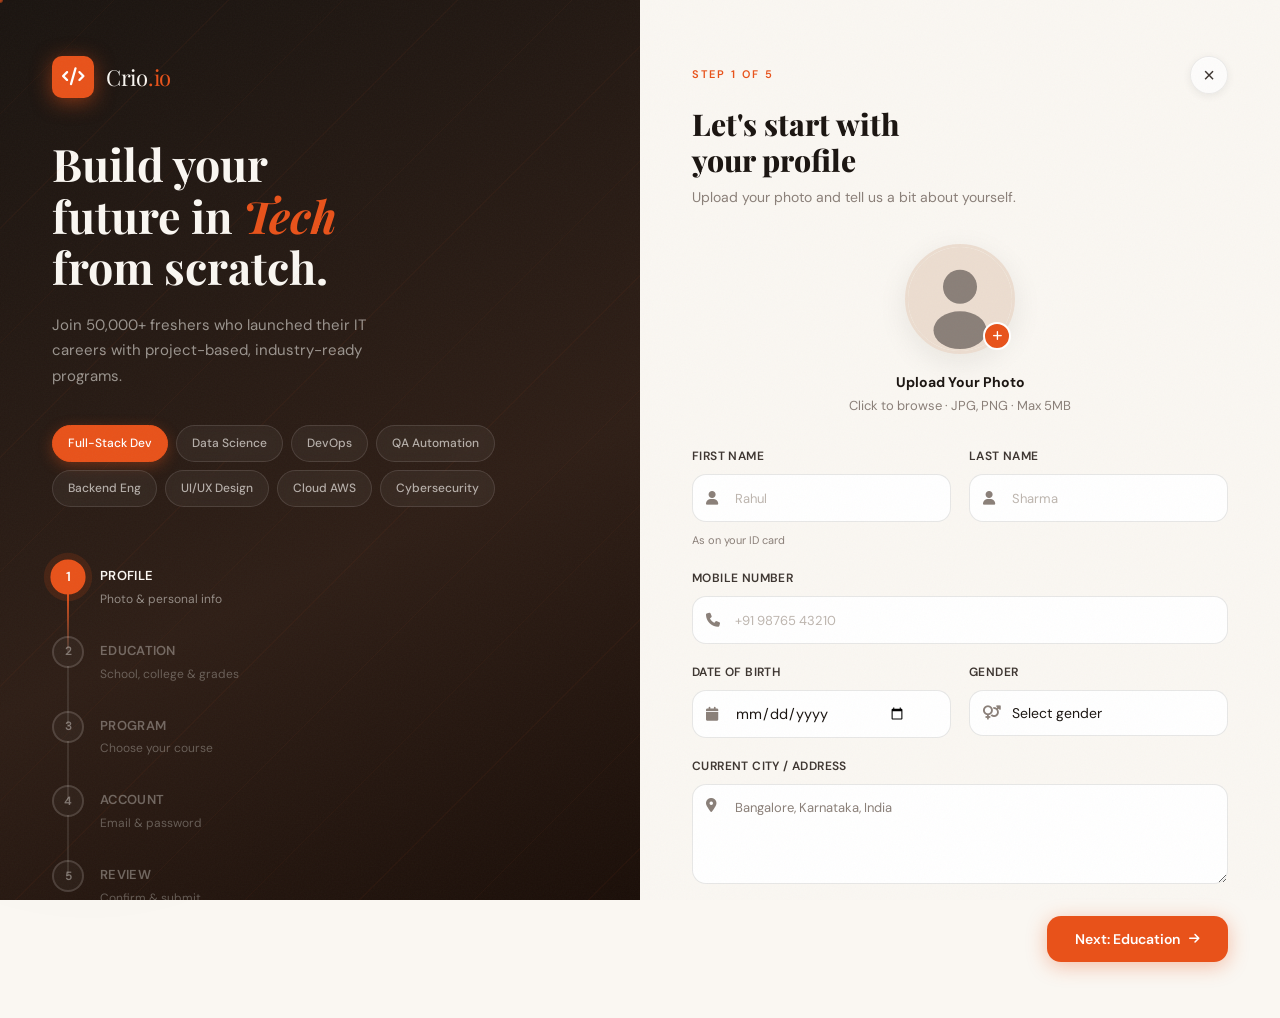
==== commit e14c8582: "done" ====
--- a/form_page.html
+++ b/form_page.html
@@ -6,7 +6,7 @@
   <title>Crio.io — Admissions</title>
   <link href="https://fonts.googleapis.com/css2?family=Playfair+Display:ital,wght@0,700;0,800;0,900;1,700&family=DM+Sans:wght@300;400;500;600&display=swap" rel="stylesheet">
   <link rel="stylesheet" href="https://cdnjs.cloudflare.com/ajax/libs/font-awesome/6.5.0/css/all.min.css">
-  <link rel="stylesheet" href="form_add.css">
+  <link rel="stylesheet" href="style.css">
 </head>
 <body>
 
@@ -607,6 +607,6 @@
   </main><!-- END panel-right — NO stray divs after this -->
 </div><!-- END page-wrapper -->
 
-<script src="form_add.js"></script>
+<script src="script.js"></script>
 </body>
 </html>
--- a/style.css
+++ b/style.css
@@ -0,0 +1,3345 @@
+@import url('https://fonts.googleapis.com/css2?family=Playfair+Display:ital,wght@0,700;0,800;0,900;1,700&family=DM+Sans:wght@300;400;500;600&display=swap');
+
+/* ─── Variables ─── */
+:root {
+  --cream:   #faf7f2;
+  --cream-2: #f3ede3;
+  --cream-3: #ecddd0;
+  --white:   #ffffff;
+  --ink:     #1a1410;
+  --ink-2:   #3d3530;
+  --muted:   #8a7f78;
+  --accent:  #e8521a;
+  --accent-h:#c94212;
+  --sage:    #4a7c59;
+  --sky:     #2563a8;
+  --border:  rgba(26,20,16,.1);
+  --shadow:  rgba(26,20,16,.08);
+  --r:       14px;
+  --ease:    cubic-bezier(0.16, 1, 0.3, 1);
+}
+
+/* ─── Reset ─── */
+*, *::before, *::after { margin:0; padding:0; box-sizing:border-box; }
+html { scroll-behavior:smooth; }
+
+body {
+  background: var(--cream);
+  color: var(--ink);
+  font-family: 'DM Sans', sans-serif;
+  font-size: 15px;
+  line-height: 1.75;
+  overflow-x: hidden;
+}
+ /* form-form */
+ /* ─── Variables (mirror your main site) ─── */
+    :root {
+      --cream:   #faf7f2;
+      --cream-2: #f3ede3;
+      --cream-3: #ecddd0;
+      --white:   #ffffff;
+      --ink:     #1a1410;
+      --ink-2:   #3d3530;
+      --muted:   #8a7f78;
+      --accent:  #e8521a;
+      --accent-h:#c94212;
+      --sage:    #4a7c59;
+      --sky:     #2563a8;
+      --border:  rgba(26,20,16,.1);
+      --shadow:  rgba(26,20,16,.08);
+      --r:       14px;
+      --ease:    cubic-bezier(0.16, 1, 0.3, 1);
+    }
+
+    *, *::before, *::after { margin:0; padding:0; box-sizing:border-box; }
+    html { height: 100%; }
+
+    body {
+      min-height: 100vh;
+      background: var(--cream);
+      color: var(--ink);
+      font-family: 'DM Sans', sans-serif;
+      font-size: 15px;
+      line-height: 1.75;
+      overflow-x: hidden;
+      display: flex;
+      flex-direction: column;
+    }
+
+    /* Grain texture (same as main site) */
+    body::after {
+      content: '';
+      position: fixed; inset: 0;
+      background: url("data:image/svg+xml,%3Csvg xmlns='http://www.w3.org/2000/svg' width='400' height='400'%3E%3Cfilter id='g'%3E%3CfeTurbulence type='fractalNoise' baseFrequency='.65' numOctaves='3' stitchTiles='stitch'/%3E%3C/filter%3E%3Crect width='100%25' height='100%25' filter='url(%23g)' opacity='.03'/%3E%3C/svg%3E");
+      pointer-events: none;
+      z-index: 9999;
+    }
+
+    /* ─── Animations ─── */
+    @keyframes slideDown {
+      from { opacity:0; transform:translateY(-16px); }
+      to   { opacity:1; transform:translateY(0); }
+    }
+    @keyframes fadeUp {
+      from { opacity:0; transform:translateY(28px); }
+      to   { opacity:1; transform:translateY(0); }
+    }
+    @keyframes fadeIn {
+      from { opacity:0; }
+      to   { opacity:1; }
+    }
+    @keyframes pulse {
+      0%,100% { opacity:1; transform:scale(1); }
+      50%      { opacity:.5; transform:scale(1.4); }
+    }
+    @keyframes float {
+      0%,100% { transform:translateY(0); }
+      50%      { transform:translateY(-9px); }
+    }
+    @keyframes spin-slow {
+      to { transform:rotate(360deg); }
+    }
+    @keyframes shimmer-line {
+      0%   { transform: scaleX(0); transform-origin: left; }
+      100% { transform: scaleX(1); transform-origin: left; }
+    }
+
+    .d1 { animation-delay:.05s; }
+    .d2 { animation-delay:.12s; }
+    .d3 { animation-delay:.2s;  }
+    .d4 { animation-delay:.28s; }
+    .d5 { animation-delay:.36s; }
+    .d6 { animation-delay:.44s; }
+
+    /* ═══════════ NAVBAR (minimal version) ═══════════ */
+    .navbar {
+      background: rgba(250,247,242,.92);
+      backdrop-filter: blur(20px);
+      border-bottom: 1px solid var(--border);
+      animation: slideDown .6s var(--ease) both;
+      flex-shrink: 0;
+    }
+    .nav-inner {
+      width: min(92%, 1120px);
+      margin: auto;
+      display: flex;
+      align-items: center;
+      justify-content: space-between;
+      padding: 15px 0;
+    }
+    .logo {
+      font-family: 'Playfair Display', serif;
+      font-size: 21px; font-weight: 900; font-style: italic;
+      color: var(--ink);
+      text-decoration: none;
+      display: flex; align-items: center; gap: 8px;
+      letter-spacing: -.3px;
+    }
+    .logo-dot {
+      width: 9px; height: 9px;
+      border-radius: 50%;
+      background: var(--accent);
+      flex-shrink: 0;
+      animation: pulse 2.2s ease-in-out infinite;
+    }
+    .logo em { color: var(--accent); }
+    .nav-back {
+      display: inline-flex; align-items: center; gap: 7px;
+      color: var(--muted);
+      font-size: 13.5px; font-weight: 500;
+      text-decoration: none;
+      transition: color .25s, gap .3s var(--ease);
+    }
+    .nav-back:hover { color: var(--ink); gap: 10px; }
+    .nav-back i { font-size: 11px; }
+
+    /* ═══════════ PAGE LAYOUT ═══════════ */
+    .page-wrap {
+      flex: 1;
+      display: grid;
+      grid-template-columns: 1.05fr 1fr;
+      min-height: calc(100vh - 57px);
+    }
+
+    /* ═══════════ LEFT PANEL ═══════════ */
+    .left-panel {
+      background: var(--ink);
+      padding: 64px 72px;
+      display: flex;
+      flex-direction: column;
+      justify-content: space-between;
+      position: relative;
+      overflow: hidden;
+      animation: fadeIn .9s var(--ease) .05s both;
+    }
+
+    /* Decorative rings (same as cta-rings on main site) */
+    .panel-rings {
+      position: absolute;
+      bottom: -80px; right: -80px;
+      width: 500px; height: 500px;
+      pointer-events: none;
+    }
+    .panel-rings span {
+      position: absolute;
+      border-radius: 50%;
+      border: 1px solid rgba(232,82,26,.1);
+      top: 50%; left: 50%;
+      transform: translate(-50%,-50%);
+    }
+    .panel-rings span:nth-child(1) { width:160px; height:160px; animation: spin-slow 28s linear infinite; }
+    .panel-rings span:nth-child(2) { width:280px; height:280px; animation: spin-slow 40s linear infinite reverse; }
+    .panel-rings span:nth-child(3) { width:420px; height:420px; animation: spin-slow 60s linear infinite; }
+
+    /* Accent blob */
+    .panel-blob {
+      position: absolute;
+      top: -60px; left: -60px;
+      width: 360px; height: 360px;
+      border-radius: 50%;
+      background: radial-gradient(circle, rgba(232,82,26,.14) 0%, transparent 70%);
+      pointer-events: none;
+    }
+
+    .panel-top { position: relative; z-index: 1; }
+
+    .panel-badge {
+      display: inline-flex; align-items: center; gap: 8px;
+      background: rgba(232,82,26,.15);
+      border: 1px solid rgba(232,82,26,.25);
+      color: #f4a96a;
+      font-size: 11px; font-weight: 600;
+      letter-spacing: 1.5px; text-transform: uppercase;
+      padding: 6px 14px;
+      border-radius: 999px;
+      margin-bottom: 28px;
+      animation: fadeUp .7s var(--ease) .2s both;
+    }
+    .panel-badge span {
+      width: 6px; height: 6px;
+      background: #f4a96a;
+      border-radius: 50%;
+      animation: pulse 1.8s ease-in-out infinite;
+    }
+
+    .panel-title {
+      font-family: 'Playfair Display', serif;
+      font-size: clamp(28px, 3.2vw, 42px);
+      font-weight: 900;
+      line-height: 1.1;
+      letter-spacing: -1px;
+      color: #f1ece6;
+      margin-bottom: 18px;
+      animation: fadeUp .7s var(--ease) .28s both;
+    }
+    .panel-title em { color: var(--accent); font-style: italic; }
+
+    .panel-sub {
+      font-size: 14.5px;
+      color: #8a7f78;
+      line-height: 1.75;
+      max-width: 380px;
+      animation: fadeUp .7s var(--ease) .35s both;
+    }
+
+    /* Divider line */
+    .panel-divider {
+      width: 44px; height: 2px;
+      background: var(--accent);
+      border-radius: 2px;
+      margin: 28px 0;
+      animation: shimmer-line .7s var(--ease) .5s both;
+    }
+
+    /* Stats row */
+    .panel-stats {
+      display: flex; gap: 32px;
+      animation: fadeUp .7s var(--ease) .42s both;
+    }
+    .pstat {
+      display: flex; flex-direction: column; gap: 3px;
+    }
+    .pstat-num {
+      font-family: 'Playfair Display', serif;
+      font-size: 26px; font-weight: 900;
+      color: var(--accent);
+      line-height: 1;
+    }
+    .pstat-label {
+      font-size: 11.5px; color: #6b6058; font-weight: 400;
+    }
+
+    /* Testimonial card */
+    .panel-quote {
+      position: relative; z-index: 1;
+      background: rgba(255,255,255,.05);
+      border: 1px solid rgba(255,255,255,.08);
+      border-radius: 18px;
+      padding: 24px 26px;
+      animation: fadeUp .8s var(--ease) .55s both;
+    }
+    .panel-quote::before {
+      content: '"';
+      font-family: 'Playfair Display', serif;
+      font-size: 48px;
+      color: rgba(244,169,106,.3);
+      line-height: 0;
+      vertical-align: -20px;
+      margin-right: 4px;
+      float: left;
+    }
+    .quote-text {
+      font-size: 13.5px;
+      color: #c9bfb5;
+      line-height: 1.7;
+      margin-bottom: 16px;
+    }
+    .quote-author {
+      display: flex; align-items: center; gap: 11px;
+    }
+    .quote-avatar {
+      width: 36px; height: 36px;
+      border-radius: 50%;
+      background: rgba(232,82,26,.2);
+      color: #f4a96a;
+      font-family: 'Playfair Display', serif;
+      font-weight: 800; font-size: 14px;
+      display: flex; align-items: center; justify-content: center;
+      flex-shrink: 0;
+    }
+    .quote-name { font-size: 13px; font-weight: 600; color: #f1ece6; }
+    .quote-role { font-size: 11.5px; color: #6b6058; }
+
+    /* Floating stat badge */
+    .float-badge {
+      position: absolute;
+      top: 52px; right: -18px;
+      background: #fff;
+      border: 1px solid var(--border);
+      border-radius: 14px;
+      padding: 12px 16px;
+      display: flex; align-items: center; gap: 11px;
+      box-shadow: 0 14px 40px rgba(26,20,16,.14);
+      animation: float 4.5s ease-in-out infinite, fadeIn .8s var(--ease) .6s both;
+      z-index: 2;
+    }
+    .fbadge-icon {
+      width: 36px; height: 36px;
+      background: #fff3ee;
+      border-radius: 9px;
+      display: flex; align-items: center; justify-content: center;
+      color: var(--accent); font-size: 14px;
+    }
+    .fbadge-num {
+      font-family: 'Playfair Display', serif;
+      font-size: 16px; font-weight: 700; color: var(--ink);
+    }
+    .fbadge-sub { font-size: 10.5px; color: var(--muted); margin-top: 1px; }
+
+    /* ═══════════ RIGHT PANEL (form) ═══════════ */
+    .right-panel {
+      background: var(--cream);
+      display: flex;
+      align-items: center;
+      justify-content: center;
+      padding: 60px 40px;
+      position: relative;
+    }
+
+    .form-wrap {
+      width: 100%;
+      max-width: 400px;
+    }
+
+    .form-header { margin-bottom: 32px; animation: fadeUp .7s var(--ease) .1s both; }
+
+    .form-eyebrow {
+      display: inline-flex; align-items: center; gap: 8px;
+      font-size: 11px; font-weight: 600;
+      letter-spacing: 1.8px; text-transform: uppercase;
+      color: var(--accent);
+      margin-bottom: 12px;
+    }
+    .form-eyebrow::before {
+      content: '';
+      width: 22px; height: 2px;
+      background: var(--accent);
+      border-radius: 2px;
+    }
+
+    .form-title {
+      font-family: 'Playfair Display', serif;
+      font-size: clamp(26px, 3vw, 34px);
+      font-weight: 900;
+      letter-spacing: -.8px;
+      line-height: 1.1;
+      margin-bottom: 8px;
+    }
+    .form-title em { color: var(--accent); font-style: italic; }
+
+    .form-desc {
+      font-size: 14px;
+      color: var(--muted);
+      line-height: 1.65;
+    }
+    .form-desc a {
+      color: var(--accent);
+      font-weight: 600;
+      text-decoration: none;
+      border-bottom: 1px solid rgba(232,82,26,.3);
+      transition: border-color .2s;
+    }
+    .form-desc a:hover { border-color: var(--accent); }
+
+    /* ── Fields ── */
+    .field-group {
+      display: flex;
+      flex-direction: column;
+      gap: 18px;
+      margin-bottom: 24px;
+    }
+
+    .field { display: flex; flex-direction: column; gap: 7px; animation: fadeUp .6s var(--ease) both; }
+
+    .field label {
+      font-size: 12px; font-weight: 600;
+      color: var(--ink-2);
+      letter-spacing: .4px;
+      text-transform: uppercase;
+      display: flex; justify-content: space-between; align-items: center;
+    }
+    .field label a {
+      font-size: 11.5px;
+      color: var(--muted);
+      font-weight: 500;
+      text-transform: none;
+      letter-spacing: 0;
+      text-decoration: none;
+      transition: color .2s;
+    }
+    .field label a:hover { color: var(--accent); }
+
+    .input-wrap {
+      position: relative;
+      display: flex; align-items: center;
+    }
+    .input-wrap i.input-icon {
+      position: absolute; left: 14px;
+      color: var(--muted);
+      font-size: 13px;
+      pointer-events: none;
+      transition: color .25s;
+    }
+
+    .field input {
+      width: 100%;
+      height: 48px;
+      padding: 0 44px 0 42px;
+      border: 1.5px solid var(--border);
+      border-radius: var(--r);
+      background: #fff;
+      font-family: 'DM Sans', sans-serif;
+      font-size: 14.5px;
+      color: var(--ink);
+      outline: none;
+      transition: border-color .25s, box-shadow .25s, background .25s;
+    }
+    .field input::placeholder { color: #bdb5ae; }
+    .field input:hover { border-color: rgba(26,20,16,.2); }
+    .field input:focus {
+      border-color: var(--accent);
+      box-shadow: 0 0 0 3px rgba(232,82,26,.1);
+      background: #fff;
+    }
+    .field input:focus ~ i.input-icon,
+    .input-wrap:focus-within i.input-icon { color: var(--accent); }
+
+    .pwd-toggle {
+      position: absolute; right: 13px;
+      background: none; border: none;
+      cursor: pointer;
+      color: var(--muted);
+      font-size: 13px;
+      padding: 6px;
+      display: flex; align-items: center;
+      transition: color .2s;
+    }
+    .pwd-toggle:hover { color: var(--ink); }
+
+    /* Remember me row */
+    .remember-row {
+      display: flex; align-items: center; gap: 10px;
+      margin-bottom: 26px;
+      animation: fadeUp .6s var(--ease) .32s both;
+    }
+    .remember-row input[type="checkbox"] {
+      width: 17px; height: 17px;
+      accent-color: var(--accent);
+      cursor: pointer;
+      border-radius: 4px;
+    }
+    .remember-row label {
+      font-size: 13.5px; color: var(--muted);
+      cursor: pointer;
+      user-select: none;
+    }
+
+    /* ── Primary CTA (matches .btn-primary from main site) ── */
+    .btn-submit {
+      width: 100%;
+      display: inline-flex; align-items: center; justify-content: center; gap: 10px;
+      background: var(--ink);
+      color: #fff;
+      font-family: 'DM Sans', sans-serif;
+      font-weight: 600;
+      font-size: 15px;
+      padding: 15px 30px;
+      border: none;
+      border-radius: var(--r);
+      cursor: pointer;
+      position: relative; overflow: hidden;
+      transition: transform .3s var(--ease), box-shadow .3s var(--ease), background .25s;
+      margin-bottom: 20px;
+      animation: fadeUp .6s var(--ease) .38s both;
+    }
+    .btn-submit::before {
+      content: '';
+      position: absolute; inset: 0;
+      background: linear-gradient(105deg, rgba(255,255,255,.1) 0%, transparent 50%);
+      opacity: 0;
+      transition: opacity .3s;
+    }
+    .btn-submit:hover {
+      background: #2d2420;
+      transform: translateY(-3px);
+      box-shadow: 0 14px 40px rgba(26,20,16,.2);
+    }
+    .btn-submit:hover::before { opacity: 1; }
+    .btn-submit:hover .arrow-icon { transform: translateX(3px); }
+    .arrow-icon { font-size: 11px; transition: transform .3s var(--ease); }
+
+    /* ── Divider ── */
+    .or-divider {
+      display: flex; align-items: center; gap: 14px;
+      margin-bottom: 20px;
+      animation: fadeUp .6s var(--ease) .44s both;
+    }
+    .or-divider::before,
+    .or-divider::after {
+      content: '';
+      flex: 1;
+      height: 1px;
+      background: var(--border);
+    }
+    .or-divider span {
+      font-size: 11.5px; color: var(--muted);
+      font-weight: 500; white-space: nowrap;
+    }
+
+    /* ── Social buttons ── */
+    .social-row {
+      display: flex; gap: 10px;
+      margin-bottom: 28px;
+      animation: fadeUp .6s var(--ease) .5s both;
+    }
+    .btn-social {
+      flex: 1;
+      display: inline-flex; align-items: center; justify-content: center; gap: 8px;
+      height: 44px;
+      border: 1.5px solid var(--border);
+      border-radius: var(--r);
+      background: #fff;
+      font-family: 'DM Sans', sans-serif;
+      font-size: 13.5px; font-weight: 500;
+      color: var(--ink-2);
+      cursor: pointer;
+      transition: border-color .25s, background .25s, transform .3s var(--ease), box-shadow .3s var(--ease);
+      text-decoration: none;
+    }
+    .btn-social:hover {
+      border-color: rgba(26,20,16,.25);
+      background: var(--cream-2);
+      transform: translateY(-2px);
+      box-shadow: 0 8px 24px var(--shadow);
+    }
+    .btn-social img { width: 16px; height: 16px; }
+
+    /* ── Sign-up prompt ── */
+    .signup-prompt {
+      text-align: center;
+      font-size: 13.5px;
+      color: var(--muted);
+      animation: fadeUp .6s var(--ease) .56s both;
+    }
+    .signup-prompt a {
+      color: var(--accent);
+      font-weight: 600;
+      text-decoration: none;
+      border-bottom: 1px solid rgba(232,82,26,.3);
+      transition: border-color .2s;
+      margin-left: 4px;
+    }
+    .signup-prompt a:hover { border-color: var(--accent); }
+
+    /* ── Error / success states ── */
+    .field-error {
+      font-size: 12px;
+      color: #c94212;
+      display: flex; align-items: center; gap: 5px;
+      display: none;
+    }
+    .field.has-error input { border-color: #e8521a; box-shadow: 0 0 0 3px rgba(232,82,26,.12); }
+    .field.has-error .field-error { display: flex; }
+
+    /* ─── Footer strip ─── */
+    .form-footer-strip {
+      position: absolute;
+      bottom: 0; left: 0; right: 0;
+      padding: 14px 40px;
+      border-top: 1px solid var(--border);
+      display: flex; justify-content: center; gap: 20px;
+    }
+    .form-footer-strip a {
+      font-size: 12px;
+      color: var(--muted);
+      text-decoration: none;
+      transition: color .2s;
+    }
+    .form-footer-strip a:hover { color: var(--ink); }
+
+    /* ═══════════ RESPONSIVE ═══════════ */
+    @media (max-width: 880px) {
+      .page-wrap { grid-template-columns: 1fr; }
+      .left-panel {
+        padding: 48px 40px;
+        min-height: auto;
+      }
+      .float-badge { display: none; }
+      .panel-rings span:nth-child(3) { display: none; }
+      .right-panel { padding: 48px 28px 80px; }
+      .form-footer-strip { padding: 14px 28px; }
+    }
+    @media (max-width: 480px) {
+      .left-panel { padding: 36px 24px; }
+      .panel-stats { gap: 20px; }
+      .right-panel { padding: 36px 20px 80px; }
+      .social-row { flex-direction: column; }
+    }
+/* Subtle warm texture */
+body::after {
+  content: '';
+  position: fixed; inset: 0;
+  background: url("data:image/svg+xml,%3Csvg xmlns='http://www.w3.org/2000/svg' width='400' height='400'%3E%3Cfilter id='g'%3E%3CfeTurbulence type='fractalNoise' baseFrequency='.65' numOctaves='3' stitchTiles='stitch'/%3E%3C/filter%3E%3Crect width='100%25' height='100%25' filter='url(%23g)' opacity='.03'/%3E%3C/svg%3E");
+  pointer-events: none;
+  z-index: 9999;
+}
+
+.container { width: min(92%, 1120px); margin: auto; }
+
+/* ═══════════════ ENTRANCE ANIMATIONS ═══════════════ */
+@keyframes slideDown {
+  from { opacity:0; transform:translateY(-16px); }
+  to   { opacity:1; transform:translateY(0); }
+}
+@keyframes fadeUp {
+  from { opacity:0; transform:translateY(36px); }
+  to   { opacity:1; transform:translateY(0); }
+}
+@keyframes fadeLeft {
+  from { opacity:0; transform:translateX(36px); }
+  to   { opacity:1; transform:translateX(0); }
+}
+@keyframes fadeIn {
+  from { opacity:0; }
+  to   { opacity:1; }
+}
+@keyframes scaleIn {
+  from { opacity:0; transform:scale(.92); }
+  to   { opacity:1; transform:scale(1); }
+}
+@keyframes pulse {
+  0%,100% { opacity:1; transform:scale(1); }
+  50%      { opacity:.5; transform:scale(1.4); }
+}
+@keyframes float {
+  0%,100% { transform:translateY(0); }
+  50%      { transform:translateY(-10px); }
+}
+@keyframes marquee {
+  from { transform:translateX(0); }
+  to   { transform:translateX(-50%); }
+}
+@keyframes spin-slow {
+  to { transform:rotate(360deg); }
+}
+@keyframes shimmer {
+  0%   { background-position: -200% center; }
+  100% { background-position:  200% center; }
+}
+@keyframes dash {
+  from { stroke-dashoffset: 200; }
+  to   { stroke-dashoffset: 0; }
+}
+
+/* ─── CSS Scroll-Driven Animations ─── */
+@supports (animation-timeline: scroll()) {
+  .reveal {
+    animation: fadeUp linear both;
+    animation-timeline: view();
+    animation-range: entry 0% entry 28%;
+  }
+  .reveal-left {
+    animation: fadeLeft linear both;
+    animation-timeline: view();
+    animation-range: entry 0% entry 28%;
+  }
+  .reveal-scale {
+    animation: scaleIn linear both;
+    animation-timeline: view();
+    animation-range: entry 0% entry 25%;
+  }
+  .reveal-fade {
+    animation: fadeIn linear both;
+    animation-timeline: view();
+    animation-range: entry 0% entry 20%;
+  }
+}
+
+/* Fallback for non-supporting browsers */
+@supports not (animation-timeline: scroll()) {
+  .reveal, .reveal-left, .reveal-scale, .reveal-fade {
+    animation: fadeUp .8s var(--ease) both;
+  }
+}
+
+.d1  { animation-delay: .05s; }
+.d2  { animation-delay: .12s; }
+.d3  { animation-delay: .2s; }
+.d4  { animation-delay: .28s; }
+.d5  { animation-delay: .36s; }
+
+/* ═══════════════ TOP BAR ═══════════════ */
+.top-bar {
+  background: var(--ink);
+  color: #e8d8c8;
+  text-align: center;
+  padding: 9px 16px;
+  font-size: 13px;
+  font-weight: 400;
+  letter-spacing: .2px;
+  animation: slideDown .5s var(--ease) both;
+}
+.top-bar a {
+  color: #f4a96a;
+  font-weight: 600;
+  text-decoration: none;
+  border-bottom: 1px solid rgba(244,169,106,.4);
+  margin-left: 6px;
+  transition: color .2s, border-color .2s;
+}
+.top-bar a:hover { color: #fff; border-color: #fff; }
+
+/* ═══════════════ NAVBAR ═══════════════ */
+.navbar {
+  position: sticky; top: 0; z-index: 100;
+  background: rgba(250,247,242,.92);
+  backdrop-filter: blur(20px);
+  -webkit-backdrop-filter: blur(20px);
+  border-bottom: 1px solid var(--border);
+  animation: slideDown .6s var(--ease) .05s both;
+}
+.nav-inner {
+  display: flex;
+  align-items: center;
+  justify-content: space-between;
+  padding: 15px 0;
+  gap: 32px;
+}
+.logo {
+  font-family: 'Playfair Display', serif;
+  font-size: 21px;
+  font-weight: 900;
+  font-style: italic;
+  color: var(--ink);
+  text-decoration: none;
+  display: flex; align-items: center; gap: 8px;
+  flex-shrink: 0;
+  letter-spacing: -.3px;
+}
+.logo-dot {
+  width: 9px; height: 9px;
+  border-radius: 50%;
+  background: var(--accent);
+  flex-shrink: 0;
+  animation: pulse 2.2s ease-in-out infinite;
+}
+.logo em { color: var(--accent); font-style: italic; }
+
+.nav-links {
+  display: flex; list-style: none;
+  gap: 2px; flex: 1; justify-content: center;
+}
+.nav-links a {
+  color: var(--ink-2);
+  text-decoration: none;
+  font-size: 13.5px;
+  font-weight: 500;
+  padding: 7px 15px;
+  border-radius: 999px;
+  transition: background .2s, color .2s;
+  white-space: nowrap;
+}
+.nav-links a:hover { background: var(--cream-2); color: var(--ink); }
+
+.btn-trial {
+  display: inline-flex; align-items: center; gap: 8px;
+  background: var(--accent);
+  color: #fff;
+  font-family: 'DM Sans', sans-serif;
+  font-weight: 600;
+  font-size: 13.5px;
+  letter-spacing: .3px;
+  text-decoration: none;
+  padding: 10px 22px;
+  border-radius: var(--r);
+  flex-shrink: 0;
+  position: relative;
+  overflow: hidden;
+  transition: transform .3s var(--ease), box-shadow .3s var(--ease), background .2s;
+}
+.btn-trial::before {
+  content: '';
+  position: absolute; inset: 0;
+  background: linear-gradient(105deg, rgba(255,255,255,.25) 0%, transparent 55%);
+  opacity: 0;
+  transition: opacity .3s;
+}
+.btn-trial:hover {
+  background: var(--accent-h);
+  transform: translateY(-2px);
+  box-shadow: 0 10px 32px rgba(232,82,26,.35);
+}
+.btn-trial:hover::before { opacity:1; }
+.btn-trial:hover i { transform: translateX(3px); }
+.btn-trial i { transition: transform .3s var(--ease); font-size: 11px; }
+
+/* ═══════════════ HERO ═══════════════ */
+.hero {
+  display: grid;
+  grid-template-columns: 1.1fr 1fr;
+  gap: 64px;
+  align-items: center;
+  padding: 90px 0 80px;
+  position: relative;
+}
+
+/* Decorative circle */
+.hero::before {
+  content: '';
+  position: absolute;
+  top: 40px; right: -80px;
+  width: 520px; height: 520px;
+  border-radius: 50%;
+  background: radial-gradient(circle, rgba(232,82,26,.07) 0%, transparent 68%);
+  pointer-events: none;
+}
+
+.hero-badge {
+  display: inline-flex; align-items: center; gap: 8px;
+  background: #fff3ee;
+  border: 1px solid rgba(232,82,26,.2);
+  color: var(--accent);
+  font-size: 11.5px;
+  font-weight: 600;
+  letter-spacing: 1px;
+  text-transform: uppercase;
+  padding: 6px 14px;
+  border-radius: 999px;
+  margin-bottom: 22px;
+  animation: fadeUp .7s var(--ease) .1s both;
+}
+.hero-badge span {
+  width: 6px; height: 6px;
+  background: var(--accent);
+  border-radius: 50%;
+  animation: pulse 1.8s ease-in-out infinite;
+}
+
+.hero-title {
+  font-family: 'Playfair Display', serif;
+  font-size: clamp(36px, 4.5vw, 58px);
+  font-weight: 900;
+  line-height: 1.08;
+  letter-spacing: -1.5px;
+  margin-bottom: 20px;
+  animation: fadeUp .7s var(--ease) .18s both;
+}
+.hero-title .accent-text {
+  color: var(--accent);
+  font-style: italic;
+}
+.hero-title .underline-text {
+  position: relative;
+  display: inline-block;
+}
+.hero-title .underline-text::after {
+  content: '';
+  position: absolute;
+  left: 0; bottom: 2px;
+  width: 100%; height: 3px;
+  background: linear-gradient(90deg, var(--accent), #f4a96a);
+  border-radius: 2px;
+  transform-origin: left;
+  animation: scaleX-in .8s var(--ease) .9s both;
+}
+@keyframes scaleX-in {
+  from { transform:scaleX(0); }
+  to   { transform:scaleX(1); }
+}
+
+.hero-sub {
+  color: var(--muted);
+  font-size: 16px;
+  font-weight: 400;
+  margin-bottom: 30px;
+  max-width: 460px;
+  animation: fadeUp .7s var(--ease) .26s both;
+}
+
+.hero-points {
+  list-style: none;
+  display: flex; flex-direction: column; gap: 11px;
+  margin-bottom: 38px;
+  animation: fadeUp .7s var(--ease) .32s both;
+}
+.hero-points li {
+  display: flex; align-items: flex-start; gap: 11px;
+  color: var(--ink-2);
+  font-size: 14.5px;
+}
+.check-icon {
+  width: 20px; height: 20px;
+  background: #fff3ee;
+  border: 1.5px solid rgba(232,82,26,.3);
+  border-radius: 50%;
+  display: flex; align-items: center; justify-content: center;
+  flex-shrink: 0;
+  margin-top: 2px;
+  color: var(--accent);
+  font-size: 9px;
+}
+
+.hero-ctas {
+  display: flex; align-items: center; gap: 16px; flex-wrap: wrap;
+  animation: fadeUp .7s var(--ease) .38s both;
+}
+.btn-primary {
+  display: inline-flex; align-items: center; gap: 9px;
+  background: var(--ink);
+  color: #fff;
+  font-family: 'DM Sans', sans-serif;
+  font-weight: 600;
+  font-size: 15px;
+  padding: 14px 30px;
+  border-radius: var(--r);
+  text-decoration: none;
+  position: relative; overflow: hidden;
+  transition: transform .3s var(--ease), box-shadow .3s var(--ease), background .25s;
+}
+.btn-primary::before {
+  content: '';
+  position: absolute; inset: 0;
+  background: linear-gradient(105deg, rgba(255,255,255,.1) 0%, transparent 50%);
+  opacity: 0;
+  transition: opacity .3s;
+}
+.btn-primary:hover { background: #2d2420; transform:translateY(-3px); box-shadow: 0 14px 40px rgba(26,20,16,.2); }
+.btn-primary:hover::before { opacity:1; }
+.btn-primary:hover i { transform:translateX(3px); }
+.btn-primary i { transition:transform .3s var(--ease); font-size:12px; }
+
+.btn-ghost {
+  display: inline-flex; align-items: center; gap: 8px;
+  color: var(--muted);
+  font-size: 14px; font-weight: 500;
+  text-decoration: none;
+  padding: 14px 6px;
+  transition: color .25s;
+}
+.btn-ghost:hover { color: var(--ink); }
+
+/* Stats bar */
+.stats-grid {
+  display: grid;
+  grid-template-columns: repeat(5,1fr);
+  border: 1px solid var(--border);
+  border-radius: var(--r);
+  overflow: hidden;
+  margin-top: 48px;
+  background: var(--cream-2);
+  box-shadow: 0 2px 16px var(--shadow);
+  animation: fadeUp .7s var(--ease) .5s both;
+}
+.stat-item {
+  padding: 20px 14px;
+  text-align: center;
+  border-right: 1px solid var(--border);
+  background: #fff;
+  transition: background .25s, transform .3s var(--ease);
+  position: relative;
+}
+.stat-item:last-child { border-right: none; }
+.stat-item:hover { background: #fff8f5; }
+.stat-num {
+  font-family: 'Playfair Display', serif;
+  font-size: 24px; font-weight: 900;
+  color: var(--accent);
+  line-height: 1.1;
+}
+.stat-label {
+  font-size: 11px;
+  color: var(--muted);
+  margin-top: 4px;
+  letter-spacing: .2px;
+}
+
+/* Hero visual */
+.hero-visual {
+  position: relative;
+  animation: fadeLeft .9s var(--ease) .2s both;
+}
+.hero-img-wrap {
+  border-radius: 24px;
+  overflow: hidden;
+  border: 1px solid var(--border);
+  box-shadow: 0 32px 72px rgba(26,20,16,.14), 0 8px 20px rgba(26,20,16,.08);
+  transition: transform .7s var(--ease), box-shadow .7s var(--ease);
+}
+.hero-img-wrap:hover {
+  transform: translateY(-8px) rotate(.4deg);
+  box-shadow: 0 50px 90px rgba(26,20,16,.18), 0 0 60px rgba(232,82,26,.08);
+}
+.hero-img-wrap img {
+  width: 100%; display: block;
+  filter: brightness(.97) saturate(1.05);
+  transition: filter .4s;
+}
+.hero-img-wrap:hover img { filter: brightness(1) saturate(1.1); }
+
+.float-card {
+  position: absolute;
+  bottom: 28px; left: -32px;
+  background: #fff;
+  border: 1px solid var(--border);
+  border-radius: 16px;
+  padding: 14px 18px;
+  display: flex; align-items: center; gap: 13px;
+  box-shadow: 0 16px 44px rgba(26,20,16,.12);
+  animation: float 4.5s ease-in-out infinite;
+}
+.float-card-icon {
+  width: 40px; height: 40px;
+  background: #fff3ee;
+  border-radius: 10px;
+  display: flex; align-items: center; justify-content: center;
+  color: var(--accent); font-size: 16px;
+  flex-shrink: 0;
+}
+.float-card-text .fnum {
+  font-family: 'Playfair Display', serif;
+  font-weight: 700; font-size: 17px; color: var(--ink);
+}
+.float-card-text .fsub {
+  font-size: 11px; color: var(--muted); margin-top: 2px;
+}
+
+/* ═══════════════ MARQUEE ═══════════════ */
+.marquee-section {
+  padding: 44px 0;
+  background: var(--cream-2);
+  border-top: 1px solid var(--border);
+  border-bottom: 1px solid var(--border);
+  overflow: hidden;
+}
+.marquee-label {
+  text-align: center;
+  font-size: 11px; font-weight: 600;
+  letter-spacing: 2.5px;
+  text-transform: uppercase;
+  color: var(--muted);
+  margin-bottom: 24px;
+}
+.marquee-track {
+  overflow: hidden;
+  -webkit-mask: linear-gradient(90deg, transparent, #000 12%, #000 88%, transparent);
+  mask: linear-gradient(90deg, transparent, #000 12%, #000 88%, transparent);
+}
+.marquee-inner {
+  display: inline-flex; gap: 0;
+  animation: marquee 26s linear infinite;
+}
+.marquee-inner:hover { animation-play-state: paused; }
+.marquee-inner span {
+  white-space: nowrap;
+  font-family: 'Playfair Display', serif;
+  font-size: 15px; font-weight: 700;
+  letter-spacing: .3px;
+  color: #b0a49c;
+  padding: 0 36px;
+  transition: color .3s;
+}
+.marquee-inner span:hover { color: var(--ink); }
+.marquee-inner .sep {
+  color: var(--accent); padding: 0 4px;
+  font-size: 18px; font-style: normal;
+  display: flex; align-items: center;
+}
+
+/* ═══════════════ HOW IT WORKS ═══════════════ */
+.section { padding: 96px 0; }
+.section-label {
+  display: inline-flex; align-items: center; gap: 8px;
+  font-size: 11.5px; font-weight: 600;
+  letter-spacing: 1.8px;
+  text-transform: uppercase;
+  color: var(--accent);
+  margin-bottom: 16px;
+}
+.section-label::before {
+  content: '';
+  width: 28px; height: 2px;
+  background: var(--accent);
+  border-radius: 2px;
+}
+.section-title {
+  font-family: 'Playfair Display', serif;
+  font-size: clamp(28px, 3.5vw, 44px);
+  font-weight: 900;
+  letter-spacing: -1px;
+  line-height: 1.12;
+  margin-bottom: 16px;
+}
+.section-sub {
+  color: var(--muted);
+  font-size: 16px;
+  max-width: 520px;
+  line-height: 1.7;
+}
+
+.steps-grid {
+  display: grid;
+  grid-template-columns: repeat(3,1fr);
+  gap: 2px;
+  margin-top: 56px;
+  background: var(--border);
+  border-radius: 20px;
+  overflow: hidden;
+  box-shadow: 0 4px 28px var(--shadow);
+}
+.step-card {
+  background: #fff;
+  padding: 40px 36px;
+  position: relative;
+  overflow: hidden;
+  transition: background .3s;
+}
+.step-card:hover { background: #fff9f7; }
+.step-card::before {
+  content: attr(data-n);
+  position: absolute;
+  top: -12px; right: 20px;
+  font-family: 'Playfair Display', serif;
+  font-size: 100px;
+  font-weight: 900;
+  color: rgba(232,82,26,.05);
+  line-height: 1;
+  pointer-events: none;
+  transition: color .3s;
+}
+.step-card:hover::before { color: rgba(232,82,26,.1); }
+.step-icon {
+  width: 52px; height: 52px;
+  background: #fff3ee;
+  border: 1.5px solid rgba(232,82,26,.18);
+  border-radius: 14px;
+  display: flex; align-items: center; justify-content: center;
+  color: var(--accent);
+  font-size: 20px;
+  margin-bottom: 22px;
+  transition: background .3s, transform .4s var(--ease);
+}
+.step-card:hover .step-icon { background: var(--accent); color: #fff; transform: scale(1.08); }
+.step-card h3 {
+  font-family: 'Playfair Display', serif;
+  font-size: 20px; font-weight: 800;
+  margin-bottom: 10px;
+  letter-spacing: -.3px;
+}
+.step-card p { color: var(--muted); font-size: 14px; line-height: 1.7; }
+
+/* ═══════════════ PROGRAMS ═══════════════ */
+.programs-section { background: var(--cream-2); }
+
+.programs-grid {
+  display: grid;
+  grid-template-columns: repeat(3,1fr);
+  gap: 20px;
+  margin-top: 56px;
+}
+.prog-card {
+  background: #fff;
+  border-radius: 20px;
+  border: 1px solid var(--border);
+  overflow: hidden;
+  box-shadow: 0 4px 20px var(--shadow);
+  transition: transform .4s var(--ease), box-shadow .4s var(--ease);
+  display: flex; flex-direction: column;
+}
+.prog-card:hover {
+  transform: translateY(-8px);
+  box-shadow: 0 20px 50px rgba(26,20,16,.12);
+}
+.prog-header {
+  padding: 30px 28px 22px;
+  border-bottom: 1px solid var(--border);
+  position: relative;
+}
+.prog-tag {
+  display: inline-flex;
+  font-size: 10.5px; font-weight: 700;
+  letter-spacing: 1px;
+  text-transform: uppercase;
+  padding: 4px 12px;
+  border-radius: 999px;
+  margin-bottom: 14px;
+}
+.tag-orange { background: #fff3ee; color: var(--accent); }
+.tag-green  { background: #eef7f2; color: var(--sage); }
+.tag-blue   { background: #eff5fd; color: var(--sky); }
+
+.prog-header h3 {
+  font-family: 'Playfair Display', serif;
+  font-size: 20px; font-weight: 800;
+  letter-spacing: -.3px;
+  margin-bottom: 8px;
+}
+.prog-header p { color: var(--muted); font-size: 13.5px; }
+
+.prog-body { padding: 24px 28px; flex: 1; }
+.prog-skills {
+  display: flex; flex-wrap: wrap; gap: 7px;
+  margin-bottom: 20px;
+}
+.skill-chip {
+  font-size: 11.5px; font-weight: 500;
+  background: var(--cream-2);
+  color: var(--ink-2);
+  padding: 5px 12px;
+  border-radius: 999px;
+  border: 1px solid var(--border);
+}
+.prog-meta {
+  display: flex; justify-content: space-between;
+  font-size: 12.5px; color: var(--muted);
+}
+.prog-meta strong { color: var(--ink); font-weight: 600; }
+.prog-cta {
+  padding: 20px 28px;
+  border-top: 1px solid var(--border);
+}
+.prog-link {
+  display: flex; align-items: center; gap: 8px;
+  color: var(--accent);
+  font-weight: 600; font-size: 14px;
+  text-decoration: none;
+  transition: gap .3s var(--ease);
+}
+.prog-link:hover { gap: 14px; }
+
+/* ═══════════════ WHY CRIO ═══════════════ */
+.why-grid {
+  display: grid;
+  grid-template-columns: 1fr 1fr;
+  gap: 64px;
+  align-items: center;
+  margin-top: 0;
+}
+.why-visual {
+  position: relative;
+}
+.why-cards {
+  display: grid;
+  grid-template-columns: 1fr 1fr;
+  gap: 14px;
+}
+.why-card {
+  background: #fff;
+  border: 1px solid var(--border);
+  border-radius: 16px;
+  padding: 24px 22px;
+  box-shadow: 0 3px 16px var(--shadow);
+  transition: transform .35s var(--ease), box-shadow .35s var(--ease), border-color .3s;
+}
+.why-card:hover {
+  transform: translateY(-5px);
+  box-shadow: 0 12px 36px rgba(26,20,16,.1);
+  border-color: rgba(232,82,26,.2);
+}
+.why-card:first-child {
+  grid-column: span 2;
+  background: var(--ink);
+  color: #fff;
+  border-color: transparent;
+}
+.why-card:first-child .why-icon { background: rgba(232,82,26,.25); color: #f4a96a; }
+.why-card:first-child p { color: #b0a49c; }
+
+.why-icon {
+  width: 40px; height: 40px;
+  background: #fff3ee;
+  border-radius: 10px;
+  display: flex; align-items: center; justify-content: center;
+  color: var(--accent);
+  font-size: 17px;
+  margin-bottom: 14px;
+  transition: background .3s, color .3s;
+}
+.why-card:hover .why-icon { background: var(--accent); color: #fff; }
+.why-card:first-child:hover .why-icon { background: rgba(232,82,26,.4); color: #fff; }
+.why-card h4 {
+  font-family: 'Playfair Display', serif;
+  font-size: 16px; font-weight: 800;
+  margin-bottom: 7px;
+  letter-spacing: -.2px;
+}
+.why-card p { font-size: 13px; color: var(--muted); line-height: 1.65; }
+
+.why-text .section-sub { margin-bottom: 36px; }
+.feature-list {
+  list-style: none;
+  display: flex; flex-direction: column; gap: 16px;
+}
+.feature-list li {
+  display: flex; align-items: flex-start; gap: 14px;
+}
+.feat-num {
+  font-family: 'Playfair Display', serif;
+  font-weight: 900; font-size: 13px;
+  color: var(--accent);
+  background: #fff3ee;
+  border: 1px solid rgba(232,82,26,.2);
+  border-radius: 6px;
+  width: 28px; height: 28px;
+  display: flex; align-items: center; justify-content: center;
+  flex-shrink: 0;
+  margin-top: 1px;
+}
+.feat-body h5 { font-weight: 600; font-size: 14.5px; margin-bottom: 3px; }
+.feat-body p  { font-size: 13px; color: var(--muted); }
+
+/* ═══════════════ TESTIMONIALS ═══════════════ */
+.testimonials-section { background: var(--ink); color: #f1ece6; }
+.testimonials-section .section-label { color: #f4a96a; }
+.testimonials-section .section-label::before { background: #f4a96a; }
+.testimonials-section .section-title { color: #f1ece6; }
+.testimonials-section .section-sub { color: #8a7f78; }
+
+.testi-grid {
+  display: grid;
+  grid-template-columns: repeat(3,1fr);
+  gap: 18px;
+  margin-top: 56px;
+}
+.testi-card {
+  background: rgba(255,255,255,.05);
+  border: 1px solid rgba(255,255,255,.08);
+  border-radius: 20px;
+  padding: 30px 26px;
+  transition: background .3s, transform .35s var(--ease), border-color .3s;
+  display: flex; flex-direction: column; gap: 18px;
+}
+.testi-card:hover {
+  background: rgba(255,255,255,.08);
+  transform: translateY(-5px);
+  border-color: rgba(244,169,106,.2);
+}
+.testi-stars { color: #f4a96a; font-size: 13px; letter-spacing: 2px; }
+.testi-text {
+  font-size: 14.5px;
+  line-height: 1.75;
+  color: #c9bfb5;
+  flex: 1;
+}
+.testi-text::before { content: '"'; font-family: 'Playfair Display', serif; font-size: 32px; color: rgba(244,169,106,.3); line-height: 0; vertical-align: -14px; margin-right: 4px; }
+.testi-author { display: flex; align-items: center; gap: 12px; }
+.testi-avatar {
+  width: 40px; height: 40px;
+  border-radius: 50%;
+  font-family: 'Playfair Display', serif;
+  font-weight: 800; font-size: 16px;
+  display: flex; align-items: center; justify-content: center;
+  flex-shrink: 0;
+}
+.av1 { background: rgba(232,82,26,.2); color: #f4a96a; }
+.av2 { background: rgba(74,124,89,.2); color: #7fc795; }
+.av3 { background: rgba(37,99,168,.2); color: #7ab0e0; }
+.testi-info .name { font-weight: 600; font-size: 14px; color: #f1ece6; }
+.testi-info .role { font-size: 12px; color: #6b6058; }
+.testi-company {
+  display: inline-flex; align-items: center; gap: 6px;
+  background: rgba(255,255,255,.06);
+  border: 1px solid rgba(255,255,255,.1);
+  border-radius: 999px;
+  padding: 4px 12px;
+  font-size: 11.5px; font-weight: 600;
+  color: #c9bfb5;
+  margin-top: 4px;
+  width: fit-content;
+}
+.testi-company i { color: #f4a96a; font-size: 10px; }
+
+/* ═══════════════ PLACEMENT NUMBERS ═══════════════ */
+.numbers-section {
+  background: var(--cream-2);
+  border-top: 1px solid var(--border);
+  border-bottom: 1px solid var(--border);
+}
+.numbers-grid {
+  display: grid;
+  grid-template-columns: repeat(4,1fr);
+  gap: 1px;
+  background: var(--border);
+  border-radius: var(--r);
+  overflow: hidden;
+  margin-top: 48px;
+  box-shadow: 0 4px 24px var(--shadow);
+}
+.number-item {
+  background: #fff;
+  padding: 36px 24px;
+  text-align: center;
+  transition: background .25s;
+  position: relative;
+}
+.number-item:hover { background: #fff8f5; }
+.number-item::after {
+  content: '';
+  position: absolute;
+  bottom: 0; left: 50%;
+  transform: translateX(-50%) scaleX(0);
+  width: 40px; height: 3px;
+  background: var(--accent);
+  border-radius: 2px;
+  transition: transform .3s var(--ease);
+}
+.number-item:hover::after { transform: translateX(-50%) scaleX(1); }
+.big-num {
+  font-family: 'Playfair Display', serif;
+  font-size: 44px; font-weight: 900;
+  color: var(--accent);
+  line-height: 1;
+  margin-bottom: 6px;
+}
+.big-label { font-size: 13px; color: var(--muted); font-weight: 400; line-height: 1.5; }
+
+/* ═══════════════ CTA SECTION ═══════════════ */
+.cta-final {
+  padding: 110px 0;
+  text-align: center;
+  position: relative;
+  overflow: hidden;
+}
+.cta-final::before {
+  content: '';
+  position: absolute;
+  top: 50%; left: 50%;
+  transform: translate(-50%, -50%);
+  width: 800px; height: 600px;
+  background: radial-gradient(ellipse, rgba(232,82,26,.07) 0%, transparent 68%);
+  pointer-events: none;
+}
+/* Decorative rings */
+.cta-rings {
+  position: absolute;
+  top: 50%; left: 50%;
+  transform: translate(-50%, -50%);
+  pointer-events: none;
+  width: 600px; height: 600px;
+}
+.cta-rings span {
+  position: absolute;
+  border-radius: 50%;
+  border: 1px solid rgba(232,82,26,.07);
+  top: 50%; left: 50%;
+  transform: translate(-50%,-50%);
+  animation: spin-slow 30s linear infinite;
+}
+.cta-rings span:nth-child(1) { width:200px; height:200px; }
+.cta-rings span:nth-child(2) { width:340px; height:340px; animation-direction:reverse; animation-duration:40s; }
+.cta-rings span:nth-child(3) { width:480px; height:480px; animation-duration:60s; }
+
+.cta-badge {
+  display: inline-flex; align-items: center; gap: 8px;
+  background: #fff3ee;
+  border: 1px solid rgba(232,82,26,.2);
+  color: var(--accent);
+  font-size: 11.5px; font-weight: 600;
+  letter-spacing: 1px; text-transform: uppercase;
+  padding: 6px 16px;
+  border-radius: 999px;
+  margin-bottom: 22px;
+}
+
+.cta-final h2 {
+  font-family: 'Playfair Display', serif;
+  font-size: clamp(28px, 4vw, 52px);
+  font-weight: 900;
+  letter-spacing: -1px;
+  line-height: 1.1;
+  margin-bottom: 18px;
+  max-width: 640px;
+  margin-left: auto; margin-right: auto;
+}
+.cta-final h2 em { color: var(--accent); font-style: italic; }
+.cta-final p {
+  color: var(--muted);
+  font-size: 16px;
+  max-width: 480px;
+  margin: 0 auto 38px;
+}
+.cta-btns {
+  display: flex; justify-content: center;
+  align-items: center; gap: 14px; flex-wrap: wrap;
+}
+.btn-outline {
+  display: inline-flex; align-items: center; gap: 8px;
+  border: 1.5px solid rgba(26,20,16,.18);
+  color: var(--ink);
+  font-size: 14.5px; font-weight: 500;
+  padding: 13px 26px;
+  border-radius: var(--r);
+  text-decoration: none;
+  transition: border-color .25s, background .25s, transform .3s var(--ease);
+}
+.btn-outline:hover { border-color: var(--ink); background: rgba(26,20,16,.04); transform:translateY(-2px); }
+
+/* ═══════════════ FOOTER ═══════════════ */
+footer {
+  background: var(--ink);
+  color: #6b6058;
+  padding: 40px 0 28px;
+}
+.footer-inner {
+  display: flex;
+  align-items: center;
+  justify-content: space-between;
+  padding-bottom: 24px;
+  border-bottom: 1px solid rgba(255,255,255,.06);
+  flex-wrap: wrap;
+  gap: 20px;
+}
+.footer-logo {
+  font-family: 'Playfair Display', serif;
+  font-size: 18px; font-weight: 900; font-style: italic;
+  color: #f1ece6;
+  text-decoration: none;
+}
+.footer-logo em { color: var(--accent); }
+.footer-links {
+  display: flex; list-style: none; gap: 24px;
+}
+.footer-links a { color: #6b6058; text-decoration: none; font-size: 13px; transition: color .2s; }
+.footer-links a:hover { color: #c9bfb5; }
+.footer-bottom {
+  padding-top: 20px;
+  font-size: 12.5px;
+  display: flex;
+  justify-content: space-between;
+  flex-wrap: wrap; gap: 10px;
+}
+.footer-bottom a { color: var(--accent); text-decoration: none; }
+
+/* ═══════════════ RESPONSIVE ═══════════════ */
+@media (max-width: 960px) {
+  .hero { grid-template-columns:1fr; gap:50px; padding:70px 0 60px; }
+  .hero::before { display:none; }
+  .hero-visual { order:-1; }
+  .float-card { left:16px; }
+  .stats-grid { grid-template-columns:repeat(3,1fr); }
+  .steps-grid { grid-template-columns:1fr; }
+  .programs-grid { grid-template-columns:1fr 1fr; }
+  .why-grid { grid-template-columns:1fr; gap:48px; }
+  .testi-grid { grid-template-columns:1fr 1fr; }
+  .numbers-grid { grid-template-columns:repeat(2,1fr); }
+  .nav-links { display:none; }
+  .footer-inner { flex-direction:column; align-items:flex-start; }
+}
+@media (max-width: 600px) {
+  .stats-grid { grid-template-columns:repeat(2,1fr); }
+  .programs-grid { grid-template-columns:1fr; }
+  .testi-grid { grid-template-columns:1fr; }
+  .why-cards { grid-template-columns:1fr; }
+  .why-card:first-child { grid-column:span 1; }
+  .hero-title { letter-spacing:-.8px; }
+  .numbers-grid { grid-template-columns:1fr 1fr; }
+  .footer-bottom { flex-direction:column; }
+}   
+/* ===================== TOKENS ===================== */
+:root {
+  --cream: #faf7f2;
+  --cream-2: #f3ede3;
+  --cream-3: #ecddd0;
+  --white: #ffffff;
+  --ink: #1a1410;
+  --ink-2: #3d3530;
+  --muted: #8a7f78;
+  --accent: #e8521a;
+  --accent-h: #c94212;
+  --sage: #4a7c59;
+  --sky: #2563a8;
+  --border: rgba(26, 20, 16, .1);
+  --shadow: rgba(26, 20, 16, .08);
+  --r: 14px;
+  --ease: cubic-bezier(0.16, 1, 0.3, 1);
+  --ease-spring: cubic-bezier(0.34, 1.56, 0.64, 1);
+  --ease-smooth: cubic-bezier(0.25, 0.46, 0.45, 0.94);
+}
+
+/* ===================== RESET ===================== */
+*,
+*::before,
+*::after {
+  box-sizing: border-box;
+  margin: 0;
+  padding: 0;
+}
+
+html {
+  scroll-behavior: smooth;
+}
+
+/* ===================== BODY / BG ===================== */
+body {
+  min-height: 100vh;
+  background-color: var(--cream);
+  font-family: 'DM Sans', sans-serif;
+  color: var(--ink);
+  overflow-x: hidden;
+}
+
+/* Animated grain overlay */
+body::before {
+  content: '';
+  position: fixed;
+  inset: 0;
+  z-index: 0;
+  background-image: url("data:image/svg+xml,%3Csvg viewBox='0 0 256 256' xmlns='http://www.w3.org/2000/svg'%3E%3Cfilter id='noise'%3E%3CfeTurbulence type='fractalNoise' baseFrequency='0.9' numOctaves='4' stitchTiles='stitch'/%3E%3C/filter%3E%3Crect width='100%25' height='100%25' filter='url(%23noise)' opacity='0.03'/%3E%3C/svg%3E");
+  pointer-events: none;
+  opacity: .4;
+}
+
+/* Decorative background blobs */
+.blob {
+  position: fixed;
+  border-radius: 50%;
+  filter: blur(80px);
+  pointer-events: none;
+  z-index: 0;
+  animation: blobFloat 12s ease-in-out infinite alternate;
+}
+
+.blob-1 {
+  width: 520px;
+  height: 520px;
+  background: radial-gradient(circle, rgba(232, 82, 26, .14) 0%, transparent 70%);
+  top: -180px;
+  right: -120px;
+}
+
+.blob-2 {
+  width: 380px;
+  height: 380px;
+  background: radial-gradient(circle, rgba(74, 124, 89, .10) 0%, transparent 70%);
+  bottom: 60px;
+  left: -100px;
+  animation-delay: -6s;
+}
+
+.blob-3 {
+  width: 260px;
+  height: 260px;
+  background: radial-gradient(circle, rgba(37, 99, 168, .08) 0%, transparent 70%);
+  top: 40%;
+  left: 38%;
+  animation-delay: -3s;
+}
+
+@keyframes blobFloat {
+  from { transform: translate(0, 0) scale(1); }
+  to   { transform: translate(30px, 20px) scale(1.06); }
+}
+
+/* ===================== LAYOUT ===================== */
+.page-wrapper {
+  position: relative;
+  z-index: 1;
+  display: grid;
+  grid-template-columns: 1fr 1fr;
+  min-height: 100vh;
+}
+
+/* ====== LEFT PANEL ====== */
+.panel-left {
+  background: linear-gradient(155deg, var(--ink) 0%, #2e1e16 60%, #1a0e08 100%);
+  padding: 56px 52px;
+  display: flex;
+  flex-direction: column;
+  justify-content: space-between;
+  position: sticky;
+  top: 0;
+  height: 100vh;
+  overflow: hidden;
+}
+
+.panel-left::before {
+  content: '';
+  position: absolute;
+  top: 0; left: 0; right: 0; bottom: 0;
+  background:
+    repeating-linear-gradient(135deg,
+      transparent,
+      transparent 80px,
+      rgba(232, 82, 26, .04) 80px,
+      rgba(232, 82, 26, .04) 81px);
+  pointer-events: none;
+}
+
+.brand {
+  display: flex;
+  align-items: center;
+  gap: 12px;
+}
+
+.brand-icon {
+  width: 42px;
+  height: 42px;
+  background: var(--accent);
+  border-radius: 10px;
+  display: grid;
+  place-items: center;
+  font-size: 18px;
+  color: #fff;
+  box-shadow: 0 4px 20px rgba(232, 82, 26, .5);
+  transition: transform .4s var(--ease-spring);
+}
+.brand-icon:hover { transform: rotate(-8deg) scale(1.1); }
+
+.brand-name {
+  font-family: 'Playfair Display', serif;
+  font-size: 22px;
+  color: var(--cream);
+  letter-spacing: -.3px;
+}
+
+.brand-name span { color: var(--accent); }
+
+.left-hero {
+  flex: 1;
+  display: flex;
+  flex-direction: column;
+  justify-content: center;
+  padding: 40px 0;
+}
+
+.left-headline {
+  font-family: 'Playfair Display', serif;
+  font-size: clamp(32px, 3.5vw, 48px);
+  line-height: 1.15;
+  color: var(--cream);
+  margin-bottom: 20px;
+}
+
+.left-headline em {
+  color: var(--accent);
+  font-style: italic;
+}
+
+.left-sub {
+  font-size: 15px;
+  color: rgba(250, 247, 242, .55);
+  line-height: 1.7;
+  max-width: 340px;
+  margin-bottom: 36px;
+}
+
+/* Floating course tags */
+.course-tags {
+  display: flex;
+  flex-wrap: wrap;
+  gap: 8px;
+}
+
+.tag {
+  padding: 7px 15px;
+  border: 1px solid rgba(250, 247, 242, .12);
+  border-radius: 999px;
+  font-size: 12px;
+  font-weight: 500;
+  color: rgba(250, 247, 242, .65);
+  background: rgba(250, 247, 242, .05);
+  backdrop-filter: blur(4px);
+  transition: all .4s var(--ease);
+  cursor: default;
+}
+
+.tag:hover {
+  background: rgba(232, 82, 26, .15);
+  border-color: rgba(232, 82, 26, .4);
+  color: var(--cream);
+  transform: translateY(-2px);
+}
+
+.tag.active {
+  background: var(--accent);
+  border-color: var(--accent);
+  color: #fff;
+  box-shadow: 0 4px 14px rgba(232,82,26,.35);
+}
+
+/* Step progress indicators */
+.step-list {
+  display: flex;
+  flex-direction: column;
+  gap: 0;
+}
+
+.step-item {
+  display: flex;
+  align-items: flex-start;
+  gap: 16px;
+  padding: 14px 0;
+  position: relative;
+  cursor: pointer;
+  transition: opacity .3s;
+}
+
+.step-item:not(:last-child)::after {
+  content: '';
+  position: absolute;
+  left: 15px;
+  top: 44px;
+  width: 2px;
+  height: calc(100% - 14px);
+  background: rgba(250, 247, 242, .1);
+  transition: background .5s var(--ease);
+}
+
+.step-item.done::after,
+.step-item.active::after {
+  background: linear-gradient(to bottom, var(--accent), rgba(250, 247, 242, .1));
+}
+
+.step-dot {
+  width: 32px;
+  height: 32px;
+  min-width: 32px;
+  border-radius: 50%;
+  border: 2px solid rgba(250, 247, 242, .15);
+  display: grid;
+  place-items: center;
+  font-size: 12px;
+  color: rgba(250, 247, 242, .4);
+  font-weight: 600;
+  transition: all .5s var(--ease-spring);
+  background: rgba(250, 247, 242, .03);
+  position: relative;
+  z-index: 1;
+}
+
+.step-item.active .step-dot {
+  background: var(--accent);
+  border-color: var(--accent);
+  color: #fff;
+  box-shadow: 0 0 0 6px rgba(232, 82, 26, .15);
+  transform: scale(1.1);
+}
+
+.step-item.done .step-dot {
+  background: var(--sage);
+  border-color: var(--sage);
+  color: #fff;
+}
+
+.step-text { padding-top: 4px; }
+
+.step-label {
+  font-size: 13px;
+  font-weight: 600;
+  color: rgba(250, 247, 242, .35);
+  letter-spacing: .3px;
+  text-transform: uppercase;
+  transition: color .3s;
+}
+
+.step-item.active .step-label,
+.step-item.done .step-label { color: var(--cream); }
+
+.step-desc {
+  font-size: 12px;
+  color: rgba(250, 247, 242, .3);
+  margin-top: 2px;
+  line-height: 1.5;
+}
+
+.step-item.active .step-desc { color: rgba(250, 247, 242, .5); }
+
+/* ====== RIGHT PANEL ====== */
+.panel-right {
+  padding: 56px 52px;
+  overflow-y: auto;
+  background: var(--cream);
+  position: relative;
+}
+
+/* ===================== FORM STEPS ===================== */
+.form-step {
+  display: none;
+  opacity: 0;
+  transform: translateX(48px);
+  /* smoother spring-like transition */
+  transition:
+    opacity .55s var(--ease),
+    transform .55s var(--ease);
+}
+
+.form-step.active {
+  display: block;
+  opacity: 1;
+  transform: translateX(0);
+}
+
+.form-step.exit-left {
+  display: block !important;
+  opacity: 0;
+  transform: translateX(-48px);
+  pointer-events: none;
+  transition:
+    opacity .32s var(--ease-smooth),
+    transform .32s var(--ease-smooth);
+}
+
+/* Step header */
+.step-header-top {
+  display: flex;
+  align-items: center;
+  justify-content: space-between;
+  margin-bottom: 12px;
+}
+
+/* ── Close button ── */
+.step-close-icon {
+  /* size */
+  width: 38px;
+  height: 38px;
+  font-size: 20px;
+  line-height: 1;
+
+  /* layout */
+  display: inline-flex;
+  align-items: center;
+  justify-content: center;
+
+  /* looks */
+  border-radius: 50%;
+  background: rgba(255, 255, 255, 0.65);
+  backdrop-filter: blur(12px);
+  border: 1px solid rgba(0,0,0,.07);
+  color: var(--ink-2);
+  cursor: pointer;
+
+  /* depth */
+  box-shadow:
+    0 2px 8px rgba(0,0,0,.07),
+    inset 0 1px 0 rgba(255,255,255,.7);
+
+  /* animation */
+  transition:
+    transform .3s var(--ease-spring),
+    background .25s,
+    color .25s,
+    box-shadow .25s;
+}
+
+.step-close-icon:hover {
+  transform: scale(1.12) rotate(90deg);
+  background: #ff4d4f;
+  color: #fff;
+  box-shadow: 0 6px 18px rgba(255, 77, 79, .32);
+}
+
+.step-close-icon:active {
+  transform: scale(0.94) rotate(90deg);
+  box-shadow: inset 0 2px 6px rgba(0,0,0,.18);
+}
+
+.step-header { margin-bottom: 36px; }
+
+.step-eyebrow {
+  font-size: 11px;
+  font-weight: 600;
+  text-transform: uppercase;
+  letter-spacing: 2px;
+  color: var(--accent);
+}
+
+.step-title {
+  font-family: 'Playfair Display', serif;
+  font-size: 30px;
+  font-weight: 800;
+  line-height: 1.2;
+  color: var(--ink);
+  margin-top: 4px;
+}
+
+.step-subtitle {
+  margin-top: 8px;
+  font-size: 14px;
+  color: var(--muted);
+  line-height: 1.6;
+}
+
+/* ===================== FIELDS ===================== */
+.field-row {
+  display: grid;
+  gap: 18px;
+  margin-bottom: 18px;
+}
+
+.field-row.two   { grid-template-columns: 1fr 1fr; }
+.field-row.three { grid-template-columns: 1fr 1fr 1fr; }
+
+.field {
+  position: relative;
+  display: flex;
+  flex-direction: column;
+  gap: 6px;
+}
+
+label {
+  font-size: 12px;
+  font-weight: 600;
+  letter-spacing: .4px;
+  text-transform: uppercase;
+  color: var(--ink-2);
+  transition: color .2s;
+}
+
+.field:focus-within label { color: var(--accent); }
+
+.input-wrap {
+  position: relative;
+  display: flex;
+  align-items: center;
+}
+
+.input-wrap .icon {
+  position: absolute;
+  left: 14px;
+  color: var(--muted);
+  font-size: 14px;
+  transition: color .3s var(--ease), transform .3s var(--ease-spring);
+  pointer-events: none;
+}
+
+.field:focus-within .input-wrap .icon {
+  color: var(--accent);
+  transform: scale(1.15);
+}
+
+input,
+select,
+textarea {
+  width: 100%;
+  padding: 13px 14px 13px 42px;
+  border: 1.5px solid var(--border);
+  border-radius: var(--r);
+  background: var(--white);
+  font-family: 'DM Sans', sans-serif;
+  font-size: 14px;
+  color: var(--ink);
+  outline: none;
+
+  transition: border-color .3s var(--ease),
+              box-shadow .3s var(--ease),
+              background .3s,
+              transform .2s var(--ease-spring);
+
+  appearance: none;
+  -webkit-appearance: none;
+  -moz-appearance: none;
+}
+
+input.no-icon,
+select.no-icon { padding-left: 14px; }
+
+input:focus,
+select:focus,
+textarea:focus {
+  border-color: var(--accent);
+  box-shadow: 0 0 0 4px rgba(232, 82, 26, .1);
+  background: #fff;
+}
+
+input::placeholder,
+textarea::placeholder {
+  color: var(--muted);
+  font-size: 13px;
+}
+
+select { cursor: pointer; }
+select option { color: var(--ink); }
+
+textarea {
+  resize: vertical;
+  min-height: 100px;
+  line-height: 1.6;
+}
+
+/* validation states */
+.field.valid input {
+  border-color: var(--sage);
+}
+
+.field.invalid input {
+  border-color: #e53e3e;
+  box-shadow: 0 0 0 4px rgba(229, 62, 62, .08);
+}
+
+.field-hint {
+  font-size: 11px;
+  color: var(--muted);
+  margin-top: 2px;
+}
+
+.field.invalid .field-hint { color: #e53e3e; }
+.field.valid   .field-hint { color: var(--sage); }
+
+/* checkmark */
+.check-icon {
+  position: absolute;
+  right: 12px;
+  color: var(--sage);
+  font-size: 13px;
+  opacity: 0;
+  transform: scale(0.5) rotate(-30deg);
+  transition:
+    opacity .35s var(--ease-spring),
+    transform .35s var(--ease-spring);
+  pointer-events: none;
+}
+
+.field.valid .check-icon {
+  opacity: 1;
+  transform: scale(1) rotate(0deg);
+}
+
+/* password toggle */
+.pw-toggle {
+  position: absolute;
+  right: 12px;
+  background: none;
+  border: none;
+  color: var(--muted);
+  cursor: pointer;
+  font-size: 14px;
+  transition: color .2s, transform .3s var(--ease-spring);
+  z-index: 3;
+}
+
+.pw-toggle:hover {
+  color: var(--accent);
+  transform: scale(1.2);
+}
+
+/* ===================== PHOTO UPLOAD ===================== */
+.photo-upload {
+  display: flex;
+  flex-direction: column;
+  align-items: center;
+  gap: 16px;
+  margin-bottom: 28px;
+}
+
+.photo-ring {
+  position: relative;
+  cursor: pointer;
+  transition: transform .4s var(--ease-spring);
+}
+
+.photo-avatar {
+  width: 110px;
+  height: 110px;
+  border-radius: 50%;
+  border: 3px solid var(--cream-3);
+  background: var(--cream-2);
+  object-fit: cover;
+  display: block;
+  transition:
+    border-color .4s var(--ease),
+    box-shadow .4s var(--ease),
+    transform .4s var(--ease-spring);
+  box-shadow: 0 8px 30px var(--shadow);
+}
+
+.photo-ring:hover .photo-avatar {
+  border-color: var(--accent);
+  box-shadow: 0 0 0 6px rgba(232, 82, 26, .12), 0 8px 30px var(--shadow);
+  transform: scale(1.05);
+}
+
+.photo-overlay {
+  position: absolute;
+  inset: 0;
+  border-radius: 50%;
+  background: rgba(232, 82, 26, .75);
+  display: grid;
+  place-items: center;
+  opacity: 0;
+  transform: scale(0.85);
+  transition:
+    opacity .35s var(--ease),
+    transform .35s var(--ease-spring);
+}
+
+.photo-ring:hover .photo-overlay {
+  opacity: 1;
+  transform: scale(1);
+}
+
+.photo-overlay i {
+  color: #fff;
+  font-size: 22px;
+  transform: translateY(4px);
+  transition: transform .35s var(--ease);
+}
+
+.photo-ring:hover .photo-overlay i { transform: translateY(0); }
+
+.photo-badge {
+  position: absolute;
+  bottom: 4px;
+  right: 4px;
+  width: 28px;
+  height: 28px;
+  background: var(--accent);
+  border-radius: 50%;
+  border: 2.5px solid var(--white);
+  display: grid;
+  place-items: center;
+  transition: transform .4s var(--ease-spring), background .3s;
+}
+
+.photo-ring:hover .photo-badge { transform: scale(1.15) rotate(90deg); }
+
+.photo-badge i {
+  color: #fff;
+  font-size: 11px;
+  transition: transform .3s;
+}
+
+.photo-label {
+  font-size: 13px;
+  color: var(--muted);
+  text-align: center;
+}
+
+.photo-label strong {
+  color: var(--ink);
+  display: block;
+  font-size: 14px;
+}
+
+#photoInput { display: none; }
+
+/* ===================== COURSE CARDS ===================== */
+.course-grid {
+  display: grid;
+  grid-template-columns: repeat(auto-fill, minmax(160px, 1fr));
+  gap: 12px;
+  margin-bottom: 24px;
+}
+
+.course-card {
+  padding: 18px 14px;
+  border: 1.5px solid var(--border);
+  border-radius: var(--r);
+  background: var(--white);
+  cursor: pointer;
+  transition:
+    border-color .35s var(--ease),
+    transform .35s var(--ease-spring),
+    box-shadow .35s var(--ease),
+    background .35s;
+  text-align: center;
+  position: relative;
+  overflow: hidden;
+}
+
+.course-card::before {
+  content: '';
+  position: absolute;
+  inset: 0;
+  background: linear-gradient(135deg, rgba(232, 82, 26, .05), transparent);
+  opacity: 0;
+  transition: opacity .35s;
+}
+
+.course-card:hover {
+  border-color: var(--accent);
+  transform: translateY(-4px) scale(1.02);
+  box-shadow: 0 10px 28px rgba(232, 82, 26, .14);
+}
+
+.course-card:hover::before { opacity: 1; }
+
+.course-card:active { transform: translateY(-1px) scale(0.99); }
+
+.course-card.selected {
+  border-color: var(--accent);
+  background: linear-gradient(135deg, rgba(232, 82, 26, .08), rgba(232, 82, 26, .03));
+  box-shadow: 0 4px 20px rgba(232, 82, 26, .15);
+}
+
+.course-card.selected::after {
+  content: '\f00c';
+  font-family: 'Font Awesome 6 Free';
+  font-weight: 900;
+  position: absolute;
+  top: 8px; right: 10px;
+  color: var(--accent);
+  font-size: 11px;
+  animation: popIn .3s var(--ease-spring);
+}
+
+@keyframes popIn {
+  from { transform: scale(0) rotate(-30deg); opacity: 0; }
+  to   { transform: scale(1) rotate(0deg);  opacity: 1; }
+}
+
+.course-icon {
+  font-size: 28px;
+  margin-bottom: 10px;
+  display: block;
+  transition: transform .35s var(--ease-spring);
+}
+
+.course-name {
+  font-size: 12px;
+  font-weight: 600;
+  color: var(--ink);
+  line-height: 1.4;
+}
+
+.course-card:hover .course-icon {
+  transform: translateY(-6px) scale(1.15);
+}
+
+/* ===================== STRENGTH METER ===================== */
+.strength-wrap { margin-top: 6px; }
+
+.strength-bar {
+  height: 4px;
+  background: var(--cream-3);
+  border-radius: 99px;
+  overflow: hidden;
+  margin-bottom: 4px;
+}
+
+.strength-fill {
+  height: 100%;
+  border-radius: 99px;
+  transition: width .6s var(--ease), background .5s var(--ease);
+  width: 0;
+}
+
+.strength-label {
+  font-size: 11px;
+  color: var(--muted);
+  transition: color .4s;
+}
+
+/* ===================== PROGRESS BAR ===================== */
+.progress-strip {
+  position: fixed;
+  top: 0; left: 0; right: 0;
+  height: 3px;
+  z-index: 100;
+  background: transparent;
+}
+
+.progress-fill {
+  height: 100%;
+  background: linear-gradient(90deg, var(--accent), #ff8c42);
+  transition: width .7s var(--ease);
+  box-shadow: 0 0 10px rgba(232, 82, 26, .7);
+}
+
+/* ===================== BUTTONS ===================== */
+.btn-row {
+  display: flex;
+  align-items: center;
+  justify-content: space-between;
+  margin-top: 32px;
+  gap: 12px;
+}
+
+.btn {
+  display: inline-flex;
+  align-items: center;
+  gap: 9px;
+  padding: 14px 28px;
+  border-radius: var(--r);
+  font-family: 'DM Sans', sans-serif;
+  font-size: 14px;
+  font-weight: 600;
+  cursor: pointer;
+  border: none;
+  transition:
+    transform .35s var(--ease-spring),
+    box-shadow .35s var(--ease),
+    background .25s,
+    color .25s;
+  position: relative;
+  overflow: hidden;
+}
+
+.btn::after {
+  content: '';
+  position: absolute;
+  inset: 0;
+  background: rgba(255, 255, 255, .18);
+  opacity: 0;
+  transition: opacity .25s;
+}
+
+.btn:hover::after { opacity: 1; }
+.btn:active { transform: scale(.96); }
+
+.btn i {
+  transition: transform .35s var(--ease-spring);
+}
+
+.btn-primary {
+  background: var(--accent);
+  color: #fff;
+  box-shadow: 0 4px 20px rgba(232, 82, 26, .35);
+}
+
+.btn-primary:hover {
+  background: var(--accent-h);
+  box-shadow: 0 10px 30px rgba(232, 82, 26, .45);
+  transform: translateY(-3px);
+}
+
+.btn-primary:hover .fa-arrow-right { transform: translateX(4px); }
+
+.btn-ghost {
+  background: transparent;
+  color: var(--muted);
+  border: 1.5px solid var(--border);
+}
+
+.btn-ghost:hover {
+  border-color: var(--ink-2);
+  color: var(--ink);
+  background: var(--cream-2);
+  transform: translateY(-2px);
+}
+
+.btn-ghost:hover .fa-arrow-left { transform: translateX(-4px); }
+
+.btn-success {
+  background: linear-gradient(135deg, var(--sage), #3a6b49);
+  color: #fff;
+  box-shadow: 0 4px 20px rgba(74, 124, 89, .35);
+  width: 100%;
+  justify-content: center;
+  padding: 16px;
+  font-size: 16px;
+}
+
+.btn-success:hover {
+  box-shadow: 0 10px 32px rgba(74, 124, 89, .45);
+  transform: translateY(-3px);
+}
+
+.btn-success:hover .fa-paper-plane { transform: translateX(4px) translateY(-3px); }
+
+/* ===================== DIVIDER ===================== */
+.section-divider {
+  display: flex;
+  align-items: center;
+  gap: 14px;
+  margin: 24px 0;
+}
+
+.section-divider::before,
+.section-divider::after {
+  content: '';
+  flex: 1;
+  height: 1px;
+  background: var(--border);
+}
+
+.section-divider span {
+  font-size: 11px;
+  font-weight: 600;
+  text-transform: uppercase;
+  letter-spacing: 1.5px;
+  color: var(--muted);
+  white-space: nowrap;
+}
+
+/* ===================== REVIEW CARD ===================== */
+.review-section { margin-bottom: 24px; }
+
+.review-section-title {
+  font-size: 11px;
+  font-weight: 600;
+  text-transform: uppercase;
+  letter-spacing: 1.5px;
+  color: var(--muted);
+  margin-bottom: 12px;
+}
+
+.review-grid {
+  display: grid;
+  grid-template-columns: 1fr 1fr;
+  gap: 10px;
+}
+
+.review-item {
+  padding: 14px 16px;
+  background: var(--white);
+  border: 1px solid var(--border);
+  border-radius: 10px;
+  transition: transform .3s var(--ease-spring), box-shadow .3s var(--ease);
+}
+
+.review-item:hover {
+  transform: translateY(-2px);
+  box-shadow: 0 6px 18px var(--shadow);
+}
+
+.review-item-label {
+  font-size: 11px;
+  color: var(--muted);
+  margin-bottom: 3px;
+}
+
+.review-item-value {
+  font-size: 14px;
+  font-weight: 500;
+  color: var(--ink);
+}
+
+.review-avatar {
+  display: flex;
+  align-items: center;
+  gap: 14px;
+  padding: 16px;
+  background: var(--white);
+  border: 1px solid var(--border);
+  border-radius: 10px;
+  margin-bottom: 10px;
+}
+
+.review-avatar img {
+  width: 56px;
+  height: 56px;
+  border-radius: 50%;
+  object-fit: cover;
+  border: 2px solid var(--cream-3);
+}
+
+.review-avatar-name {
+  font-size: 16px;
+  font-weight: 600;
+  color: var(--ink);
+}
+
+.review-avatar-email {
+  font-size: 13px;
+  color: var(--muted);
+}
+
+/* ===================== SUCCESS SCREEN ===================== */
+#successScreen {
+  display: none;
+  position: fixed;
+  inset: 0;
+  background: var(--cream);
+  z-index: 200;
+  flex-direction: column;
+  align-items: center;
+  justify-content: center;
+  text-align: center;
+  padding: 40px;
+  opacity: 0;
+  transition: opacity .5s var(--ease);
+}
+
+#successScreen.show {
+  display: flex;
+  animation: fadeInScreen .5s var(--ease) forwards;
+}
+
+@keyframes fadeInScreen {
+  from { opacity: 0; transform: scale(.97); }
+  to   { opacity: 1; transform: scale(1); }
+}
+
+.success-circle {
+  width: 100px;
+  height: 100px;
+  background: linear-gradient(135deg, var(--sage), #3a6b49);
+  border-radius: 50%;
+  display: grid;
+  place-items: center;
+  font-size: 40px;
+  color: #fff;
+  margin: 0 auto 28px;
+  box-shadow: 0 16px 48px rgba(74, 124, 89, .35);
+  animation: successPop .7s var(--ease-spring);
+}
+
+@keyframes successPop {
+  from { transform: scale(0) rotate(-20deg); opacity: 0; }
+  to   { transform: scale(1) rotate(0deg);  opacity: 1; }
+}
+
+.success-title {
+  font-family: 'Playfair Display', serif;
+  font-size: 38px;
+  font-weight: 800;
+  color: var(--ink);
+  margin-bottom: 14px;
+  animation: slideUp .6s var(--ease) .2s both;
+}
+
+.success-sub {
+  font-size: 16px;
+  color: var(--muted);
+  line-height: 1.7;
+  max-width: 440px;
+  animation: slideUp .6s var(--ease) .35s both;
+}
+
+.confetti-dot {
+  position: fixed;
+  border-radius: 50%;
+  animation: confettiFall 2s ease-in forwards;
+}
+
+@keyframes confettiFall {
+  from { transform: translateY(-20px) rotate(0deg); opacity: 1; }
+  to   { transform: translateY(110vh) rotate(720deg); opacity: 0; }
+}
+
+/* ===================== TOOLTIP ===================== */
+[data-tip] {
+  position: relative;
+  cursor: help;
+}
+
+[data-tip]::after {
+  content: attr(data-tip);
+  position: absolute;
+  bottom: calc(100% + 8px);
+  left: 50%;
+  transform: translateX(-50%) translateY(8px);
+  background: var(--ink);
+  color: var(--cream);
+  font-size: 11px;
+  font-weight: 500;
+  padding: 6px 10px;
+  border-radius: 7px;
+  white-space: nowrap;
+  pointer-events: none;
+  opacity: 0;
+  transition: all .25s var(--ease);
+  z-index: 50;
+}
+
+[data-tip]:hover::after {
+  opacity: 1;
+  transform: translateX(-50%) translateY(0);
+}
+
+/* ===================== CHIP SELECT ===================== */
+.chip-group {
+  display: flex;
+  flex-wrap: wrap;
+  gap: 8px;
+}
+
+.chip {
+  padding: 8px 16px;
+  border: 1.5px solid var(--border);
+  border-radius: 999px;
+  font-size: 12px;
+  font-weight: 500;
+  color: var(--ink-2);
+  cursor: pointer;
+  background: var(--white);
+  transition:
+    border-color .3s var(--ease),
+    background .3s,
+    color .3s,
+    transform .3s var(--ease-spring),
+    box-shadow .3s var(--ease);
+  user-select: none;
+}
+
+.chip:hover {
+  border-color: var(--accent);
+  color: var(--accent);
+  transform: translateY(-2px);
+}
+
+.chip.active {
+  background: var(--accent);
+  border-color: var(--accent);
+  color: #fff;
+  box-shadow: 0 4px 14px rgba(232, 82, 26, .28);
+  transform: translateY(-1px);
+}
+
+/* ===================== ANIMATIONS ===================== */
+@keyframes slideUp {
+  from { opacity: 0; transform: translateY(20px); }
+  to   { opacity: 1; transform: translateY(0); }
+}
+
+.anim-up { animation: slideUp .55s var(--ease) both; }
+
+/* Stagger each child with a slightly larger gap for a more flowing feel */
+.anim-up:nth-child(1)  { animation-delay: .04s; }
+.anim-up:nth-child(2)  { animation-delay: .09s; }
+.anim-up:nth-child(3)  { animation-delay: .14s; }
+.anim-up:nth-child(4)  { animation-delay: .19s; }
+.anim-up:nth-child(5)  { animation-delay: .24s; }
+.anim-up:nth-child(6)  { animation-delay: .29s; }
+.anim-up:nth-child(7)  { animation-delay: .34s; }
+.anim-up:nth-child(8)  { animation-delay: .38s; }
+
+/* ===================== RESPONSIVE ===================== */
+@media (max-width: 900px) {
+  .page-wrapper { grid-template-columns: 1fr; }
+
+  .panel-left {
+    position: static;
+    height: auto;
+    padding: 32px 28px;
+  }
+
+  .step-list { display: none; }
+
+  .panel-right { padding: 32px 28px; }
+
+  .field-row.two,
+  .field-row.three { grid-template-columns: 1fr; }
+}
+ /* ─── Variables (mirror your main site) ─── */
+    :root {
+      --cream:   #faf7f2;
+      --cream-2: #f3ede3;
+      --cream-3: #ecddd0;
+      --white:   #ffffff;
+      --ink:     #1a1410;
+      --ink-2:   #3d3530;
+      --muted:   #8a7f78;
+      --accent:  #e8521a;
+      --accent-h:#c94212;
+      --sage:    #4a7c59;
+      --sky:     #2563a8;
+      --border:  rgba(26,20,16,.1);
+      --shadow:  rgba(26,20,16,.08);
+      --r:       14px;
+      --ease:    cubic-bezier(0.16, 1, 0.3, 1);
+    }
+
+    *, *::before, *::after { margin:0; padding:0; box-sizing:border-box; }
+    html { height: 100%; }
+
+    body {
+      min-height: 100vh;
+      background: var(--cream);
+      color: var(--ink);
+      font-family: 'DM Sans', sans-serif;
+      font-size: 15px;
+      line-height: 1.75;
+      overflow-x: hidden;
+      display: flex;
+      flex-direction: column;
+    }
+
+    /* Grain texture (same as main site) */
+    body::after {
+      content: '';
+      position: fixed; inset: 0;
+      background: url("data:image/svg+xml,%3Csvg xmlns='http://www.w3.org/2000/svg' width='400' height='400'%3E%3Cfilter id='g'%3E%3CfeTurbulence type='fractalNoise' baseFrequency='.65' numOctaves='3' stitchTiles='stitch'/%3E%3C/filter%3E%3Crect width='100%25' height='100%25' filter='url(%23g)' opacity='.03'/%3E%3C/svg%3E");
+      pointer-events: none;
+      z-index: 9999;
+    }
+
+    /* ─── Animations ─── */
+    @keyframes slideDown {
+      from { opacity:0; transform:translateY(-16px); }
+      to   { opacity:1; transform:translateY(0); }
+    }
+    @keyframes fadeUp {
+      from { opacity:0; transform:translateY(28px); }
+      to   { opacity:1; transform:translateY(0); }
+    }
+    @keyframes fadeIn {
+      from { opacity:0; }
+      to   { opacity:1; }
+    }
+    @keyframes pulse {
+      0%,100% { opacity:1; transform:scale(1); }
+      50%      { opacity:.5; transform:scale(1.4); }
+    }
+    @keyframes float {
+      0%,100% { transform:translateY(0); }
+      50%      { transform:translateY(-9px); }
+    }
+    @keyframes spin-slow {
+      to { transform:rotate(360deg); }
+    }
+    @keyframes shimmer-line {
+      0%   { transform: scaleX(0); transform-origin: left; }
+      100% { transform: scaleX(1); transform-origin: left; }
+    }
+
+    .d1 { animation-delay:.05s; }
+    .d2 { animation-delay:.12s; }
+    .d3 { animation-delay:.2s;  }
+    .d4 { animation-delay:.28s; }
+    .d5 { animation-delay:.36s; }
+    .d6 { animation-delay:.44s; }
+
+    /* ═══════════ NAVBAR (minimal version) ═══════════ */
+    .navbar {
+      background: rgba(250,247,242,.92);
+      backdrop-filter: blur(20px);
+      border-bottom: 1px solid var(--border);
+      animation: slideDown .6s var(--ease) both;
+      flex-shrink: 0;
+    }
+    .nav-inner {
+      width: min(92%, 1120px);
+      margin: auto;
+      display: flex;
+      align-items: center;
+      justify-content: space-between;
+      padding: 15px 0;
+    }
+    .logo {
+      font-family: 'Playfair Display', serif;
+      font-size: 21px; font-weight: 900; font-style: italic;
+      color: var(--ink);
+      text-decoration: none;
+      display: flex; align-items: center; gap: 8px;
+      letter-spacing: -.3px;
+    }
+    .logo-dot {
+      width: 9px; height: 9px;
+      border-radius: 50%;
+      background: var(--accent);
+      flex-shrink: 0;
+      animation: pulse 2.2s ease-in-out infinite;
+    }
+    .logo em { color: var(--accent); }
+    .nav-back {
+      display: inline-flex; align-items: center; gap: 7px;
+      color: var(--muted);
+      font-size: 13.5px; font-weight: 500;
+      text-decoration: none;
+      transition: color .25s, gap .3s var(--ease);
+    }
+    .nav-back:hover { color: var(--ink); gap: 10px; }
+    .nav-back i { font-size: 11px; }
+
+    /* ═══════════ PAGE LAYOUT ═══════════ */
+    .page-wrap {
+      flex: 1;
+      display: grid;
+      grid-template-columns: 1.05fr 1fr;
+      min-height: calc(100vh - 57px);
+    }
+
+    /* ═══════════ LEFT PANEL ═══════════ */
+    .left-panel {
+      background: var(--ink);
+      padding: 64px 72px;
+      display: flex;
+      flex-direction: column;
+      justify-content: space-between;
+      position: relative;
+      overflow: hidden;
+      animation: fadeIn .9s var(--ease) .05s both;
+    }
+
+    /* Decorative rings (same as cta-rings on main site) */
+    .panel-rings {
+      position: absolute;
+      bottom: -80px; right: -80px;
+      width: 500px; height: 500px;
+      pointer-events: none;
+    }
+    .panel-rings span {
+      position: absolute;
+      border-radius: 50%;
+      border: 1px solid rgba(232,82,26,.1);
+      top: 50%; left: 50%;
+      transform: translate(-50%,-50%);
+    }
+    .panel-rings span:nth-child(1) { width:160px; height:160px; animation: spin-slow 28s linear infinite; }
+    .panel-rings span:nth-child(2) { width:280px; height:280px; animation: spin-slow 40s linear infinite reverse; }
+    .panel-rings span:nth-child(3) { width:420px; height:420px; animation: spin-slow 60s linear infinite; }
+
+    /* Accent blob */
+    .panel-blob {
+      position: absolute;
+      top: -60px; left: -60px;
+      width: 360px; height: 360px;
+      border-radius: 50%;
+      background: radial-gradient(circle, rgba(232,82,26,.14) 0%, transparent 70%);
+      pointer-events: none;
+    }
+
+    .panel-top { position: relative; z-index: 1; }
+
+    .panel-badge {
+      display: inline-flex; align-items: center; gap: 8px;
+      background: rgba(232,82,26,.15);
+      border: 1px solid rgba(232,82,26,.25);
+      color: #f4a96a;
+      font-size: 11px; font-weight: 600;
+      letter-spacing: 1.5px; text-transform: uppercase;
+      padding: 6px 14px;
+      border-radius: 999px;
+      margin-bottom: 28px;
+      animation: fadeUp .7s var(--ease) .2s both;
+    }
+    .panel-badge span {
+      width: 6px; height: 6px;
+      background: #f4a96a;
+      border-radius: 50%;
+      animation: pulse 1.8s ease-in-out infinite;
+    }
+
+    .panel-title {
+      font-family: 'Playfair Display', serif;
+      font-size: clamp(28px, 3.2vw, 42px);
+      font-weight: 900;
+      line-height: 1.1;
+      letter-spacing: -1px;
+      color: #f1ece6;
+      margin-bottom: 18px;
+      animation: fadeUp .7s var(--ease) .28s both;
+    }
+    .panel-title em { color: var(--accent); font-style: italic; }
+
+    .panel-sub {
+      font-size: 14.5px;
+      color: #8a7f78;
+      line-height: 1.75;
+      max-width: 380px;
+      animation: fadeUp .7s var(--ease) .35s both;
+    }
+
+    /* Divider line */
+    .panel-divider {
+      width: 44px; height: 2px;
+      background: var(--accent);
+      border-radius: 2px;
+      margin: 28px 0;
+      animation: shimmer-line .7s var(--ease) .5s both;
+    }
+
+    /* Stats row */
+    .panel-stats {
+      display: flex; gap: 32px;
+      animation: fadeUp .7s var(--ease) .42s both;
+    }
+    .pstat {
+      display: flex; flex-direction: column; gap: 3px;
+    }
+    .pstat-num {
+      font-family: 'Playfair Display', serif;
+      font-size: 26px; font-weight: 900;
+      color: var(--accent);
+      line-height: 1;
+    }
+    .pstat-label {
+      font-size: 11.5px; color: #6b6058; font-weight: 400;
+    }
+
+    /* Testimonial card */
+    .panel-quote {
+      position: relative; z-index: 1;
+      background: rgba(255,255,255,.05);
+      border: 1px solid rgba(255,255,255,.08);
+      border-radius: 18px;
+      padding: 24px 26px;
+      animation: fadeUp .8s var(--ease) .55s both;
+    }
+    .panel-quote::before {
+      content: '"';
+      font-family: 'Playfair Display', serif;
+      font-size: 48px;
+      color: rgba(244,169,106,.3);
+      line-height: 0;
+      vertical-align: -20px;
+      margin-right: 4px;
+      float: left;
+    }
+    .quote-text {
+      font-size: 13.5px;
+      color: #c9bfb5;
+      line-height: 1.7;
+      margin-bottom: 16px;
+    }
+    .quote-author {
+      display: flex; align-items: center; gap: 11px;
+    }
+    .quote-avatar {
+      width: 36px; height: 36px;
+      border-radius: 50%;
+      background: rgba(232,82,26,.2);
+      color: #f4a96a;
+      font-family: 'Playfair Display', serif;
+      font-weight: 800; font-size: 14px;
+      display: flex; align-items: center; justify-content: center;
+      flex-shrink: 0;
+    }
+    .quote-name { font-size: 13px; font-weight: 600; color: #f1ece6; }
+    .quote-role { font-size: 11.5px; color: #6b6058; }
+
+    /* Floating stat badge */
+    .float-badge {
+      position: absolute;
+      top: 52px; right: -18px;
+      background: #fff;
+      border: 1px solid var(--border);
+      border-radius: 14px;
+      padding: 12px 16px;
+      display: flex; align-items: center; gap: 11px;
+      box-shadow: 0 14px 40px rgba(26,20,16,.14);
+      animation: float 4.5s ease-in-out infinite, fadeIn .8s var(--ease) .6s both;
+      z-index: 2;
+    }
+    .fbadge-icon {
+      width: 36px; height: 36px;
+      background: #fff3ee;
+      border-radius: 9px;
+      display: flex; align-items: center; justify-content: center;
+      color: var(--accent); font-size: 14px;
+    }
+    .fbadge-num {
+      font-family: 'Playfair Display', serif;
+      font-size: 16px; font-weight: 700; color: var(--ink);
+    }
+    .fbadge-sub { font-size: 10.5px; color: var(--muted); margin-top: 1px; }
+
+    /* ═══════════ RIGHT PANEL (form) ═══════════ */
+    .right-panel {
+      background: var(--cream);
+      display: flex;
+      align-items: center;
+      justify-content: center;
+      padding: 60px 40px;
+      position: relative;
+    }
+
+    .form-wrap {
+      width: 100%;
+      max-width: 400px;
+    }
+
+    .form-header { margin-bottom: 32px; animation: fadeUp .7s var(--ease) .1s both; }
+
+    .form-eyebrow {
+      display: inline-flex; align-items: center; gap: 8px;
+      font-size: 11px; font-weight: 600;
+      letter-spacing: 1.8px; text-transform: uppercase;
+      color: var(--accent);
+      margin-bottom: 12px;
+    }
+    .form-eyebrow::before {
+      content: '';
+      width: 22px; height: 2px;
+      background: var(--accent);
+      border-radius: 2px;
+    }
+
+    .form-title {
+      font-family: 'Playfair Display', serif;
+      font-size: clamp(26px, 3vw, 34px);
+      font-weight: 900;
+      letter-spacing: -.8px;
+      line-height: 1.1;
+      margin-bottom: 8px;
+    }
+    .form-title em { color: var(--accent); font-style: italic; }
+
+    .form-desc {
+      font-size: 14px;
+      color: var(--muted);
+      line-height: 1.65;
+    }
+    .form-desc a {
+      color: var(--accent);
+      font-weight: 600;
+      text-decoration: none;
+      border-bottom: 1px solid rgba(232,82,26,.3);
+      transition: border-color .2s;
+    }
+    .form-desc a:hover { border-color: var(--accent); }
+
+    /* ── Fields ── */
+    .field-group {
+      display: flex;
+      flex-direction: column;
+      gap: 18px;
+      margin-bottom: 24px;
+    }
+
+    .field { display: flex; flex-direction: column; gap: 7px; animation: fadeUp .6s var(--ease) both; }
+
+    .field label {
+      font-size: 12px; font-weight: 600;
+      color: var(--ink-2);
+      letter-spacing: .4px;
+      text-transform: uppercase;
+      display: flex; justify-content: space-between; align-items: center;
+    }
+    .field label a {
+      font-size: 11.5px;
+      color: var(--muted);
+      font-weight: 500;
+      text-transform: none;
+      letter-spacing: 0;
+      text-decoration: none;
+      transition: color .2s;
+    }
+    .field label a:hover { color: var(--accent); }
+
+    .input-wrap {
+      position: relative;
+      display: flex; align-items: center;
+    }
+    .input-wrap i.input-icon {
+      position: absolute; left: 14px;
+      color: var(--muted);
+      font-size: 13px;
+      pointer-events: none;
+      transition: color .25s;
+    }
+
+    .field input {
+      width: 100%;
+      height: 48px;
+      padding: 0 44px 0 42px;
+      border: 1.5px solid var(--border);
+      border-radius: var(--r);
+      background: #fff;
+      font-family: 'DM Sans', sans-serif;
+      font-size: 14.5px;
+      color: var(--ink);
+      outline: none;
+      transition: border-color .25s, box-shadow .25s, background .25s;
+    }
+    .field input::placeholder { color: #bdb5ae; }
+    .field input:hover { border-color: rgba(26,20,16,.2); }
+    .field input:focus {
+      border-color: var(--accent);
+      box-shadow: 0 0 0 3px rgba(232,82,26,.1);
+      background: #fff;
+    }
+    .field input:focus ~ i.input-icon,
+    .input-wrap:focus-within i.input-icon { color: var(--accent); }
+
+    .pwd-toggle {
+      position: absolute; right: 13px;
+      background: none; border: none;
+      cursor: pointer;
+      color: var(--muted);
+      font-size: 13px;
+      padding: 6px;
+      display: flex; align-items: center;
+      transition: color .2s;
+    }
+    .pwd-toggle:hover { color: var(--ink); }
+
+    /* Remember me row */
+    .remember-row {
+      display: flex; align-items: center; gap: 10px;
+      margin-bottom: 26px;
+      animation: fadeUp .6s var(--ease) .32s both;
+    }
+    .remember-row input[type="checkbox"] {
+      width: 17px; height: 17px;
+      accent-color: var(--accent);
+      cursor: pointer;
+      border-radius: 4px;
+    }
+    .remember-row label {
+      font-size: 13.5px; color: var(--muted);
+      cursor: pointer;
+      user-select: none;
+    }
+
+    /* ── Primary CTA (matches .btn-primary from main site) ── */
+    .btn-submit {
+      width: 100%;
+      display: inline-flex; align-items: center; justify-content: center; gap: 10px;
+      background: var(--ink);
+      color: #fff;
+      font-family: 'DM Sans', sans-serif;
+      font-weight: 600;
+      font-size: 15px;
+      padding: 15px 30px;
+      border: none;
+      border-radius: var(--r);
+      cursor: pointer;
+      position: relative; overflow: hidden;
+      transition: transform .3s var(--ease), box-shadow .3s var(--ease), background .25s;
+      margin-bottom: 20px;
+      animation: fadeUp .6s var(--ease) .38s both;
+    }
+    .btn-submit::before {
+      content: '';
+      position: absolute; inset: 0;
+      background: linear-gradient(105deg, rgba(255,255,255,.1) 0%, transparent 50%);
+      opacity: 0;
+      transition: opacity .3s;
+    }
+    .btn-submit:hover {
+      background: #2d2420;
+      transform: translateY(-3px);
+      box-shadow: 0 14px 40px rgba(26,20,16,.2);
+    }
+    .btn-submit:hover::before { opacity: 1; }
+    .btn-submit:hover .arrow-icon { transform: translateX(3px); }
+    .arrow-icon { font-size: 11px; transition: transform .3s var(--ease); }
+
+    /* ── Divider ── */
+    .or-divider {
+      display: flex; align-items: center; gap: 14px;
+      margin-bottom: 20px;
+      animation: fadeUp .6s var(--ease) .44s both;
+    }
+    .or-divider::before,
+    .or-divider::after {
+      content: '';
+      flex: 1;
+      height: 1px;
+      background: var(--border);
+    }
+    .or-divider span {
+      font-size: 11.5px; color: var(--muted);
+      font-weight: 500; white-space: nowrap;
+    }
+
+    /* ── Social buttons ── */
+    .social-row {
+      display: flex; gap: 10px;
+      margin-bottom: 28px;
+      animation: fadeUp .6s var(--ease) .5s both;
+    }
+    .btn-social {
+      flex: 1;
+      display: inline-flex; align-items: center; justify-content: center; gap: 8px;
+      height: 44px;
+      border: 1.5px solid var(--border);
+      border-radius: var(--r);
+      background: #fff;
+      font-family: 'DM Sans', sans-serif;
+      font-size: 13.5px; font-weight: 500;
+      color: var(--ink-2);
+      cursor: pointer;
+      transition: border-color .25s, background .25s, transform .3s var(--ease), box-shadow .3s var(--ease);
+      text-decoration: none;
+    }
+    .btn-social:hover {
+      border-color: rgba(26,20,16,.25);
+      background: var(--cream-2);
+      transform: translateY(-2px);
+      box-shadow: 0 8px 24px var(--shadow);
+    }
+    .btn-social img { width: 16px; height: 16px; }
+
+    /* ── Sign-up prompt ── */
+    .signup-prompt {
+      text-align: center;
+      font-size: 13.5px;
+      color: var(--muted);
+      animation: fadeUp .6s var(--ease) .56s both;
+    }
+    .signup-prompt a {
+      color: var(--accent);
+      font-weight: 600;
+      text-decoration: none;
+      border-bottom: 1px solid rgba(232,82,26,.3);
+      transition: border-color .2s;
+      margin-left: 4px;
+    }
+    .signup-prompt a:hover { border-color: var(--accent); }
+
+    /* ── Error / success states ── */
+    .field-error {
+      font-size: 12px;
+      color: #c94212;
+      display: flex; align-items: center; gap: 5px;
+      display: none;
+    }
+    .field.has-error input { border-color: #e8521a; box-shadow: 0 0 0 3px rgba(232,82,26,.12); }
+    .field.has-error .field-error { display: flex; }
+
+    /* ─── Footer strip ─── */
+    .form-footer-strip {
+      position: absolute;
+      bottom: 0; left: 0; right: 0;
+      padding: 14px 40px;
+      border-top: 1px solid var(--border);
+      display: flex; justify-content: center; gap: 20px;
+    }
+    .form-footer-strip a {
+      font-size: 12px;
+      color: var(--muted);
+      text-decoration: none;
+      transition: color .2s;
+    }
+    .form-footer-strip a:hover { color: var(--ink); }
+
+    /* ═══════════ RESPONSIVE ═══════════ */
+    @media (max-width: 880px) {
+      .page-wrap { grid-template-columns: 1fr; }
+      .left-panel {
+        padding: 48px 40px;
+        min-height: auto;
+      }
+      .float-badge { display: none; }
+      .panel-rings span:nth-child(3) { display: none; }
+      .right-panel { padding: 48px 28px 80px; }
+      .form-footer-strip { padding: 14px 28px; }
+    }
+    @media (max-width: 480px) {
+      .left-panel { padding: 36px 24px; }
+      .panel-stats { gap: 20px; }
+      .right-panel { padding: 36px 20px 80px; }
+      .social-row { flex-direction: column; }
+    }
